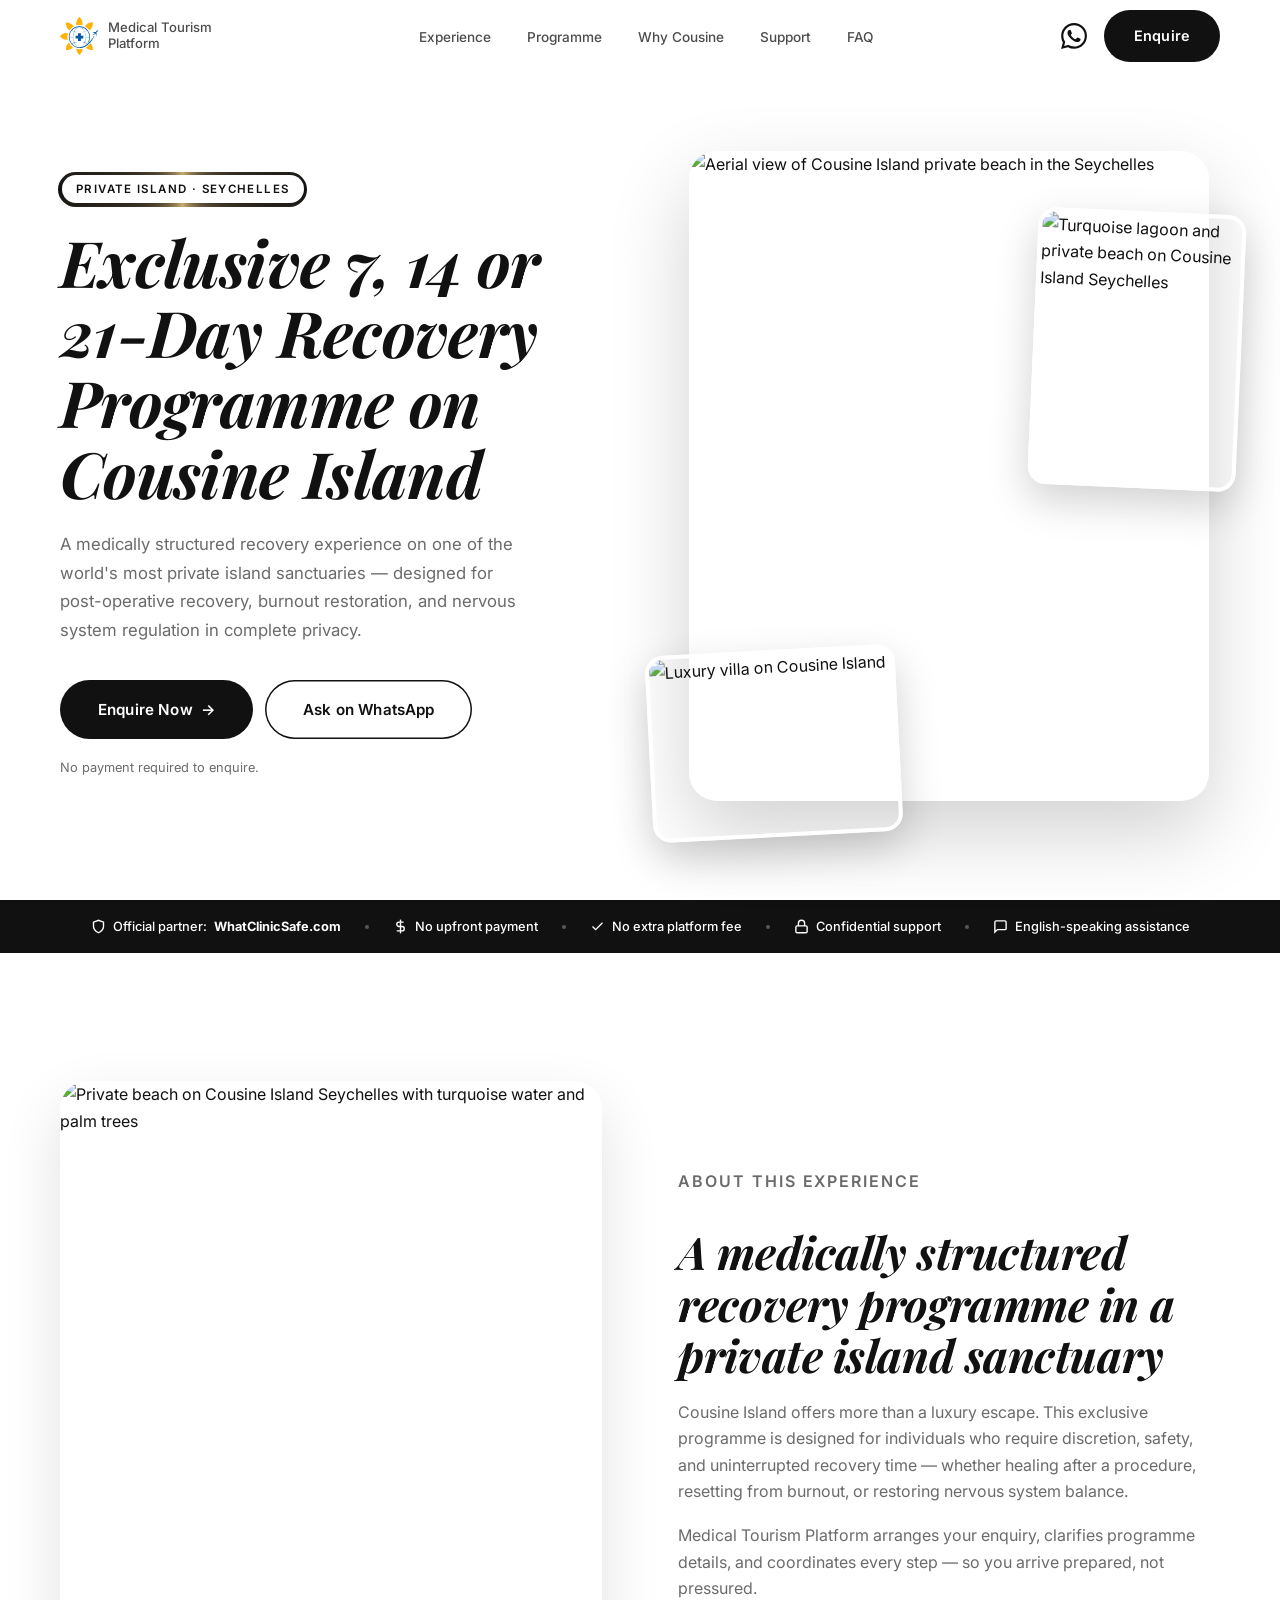
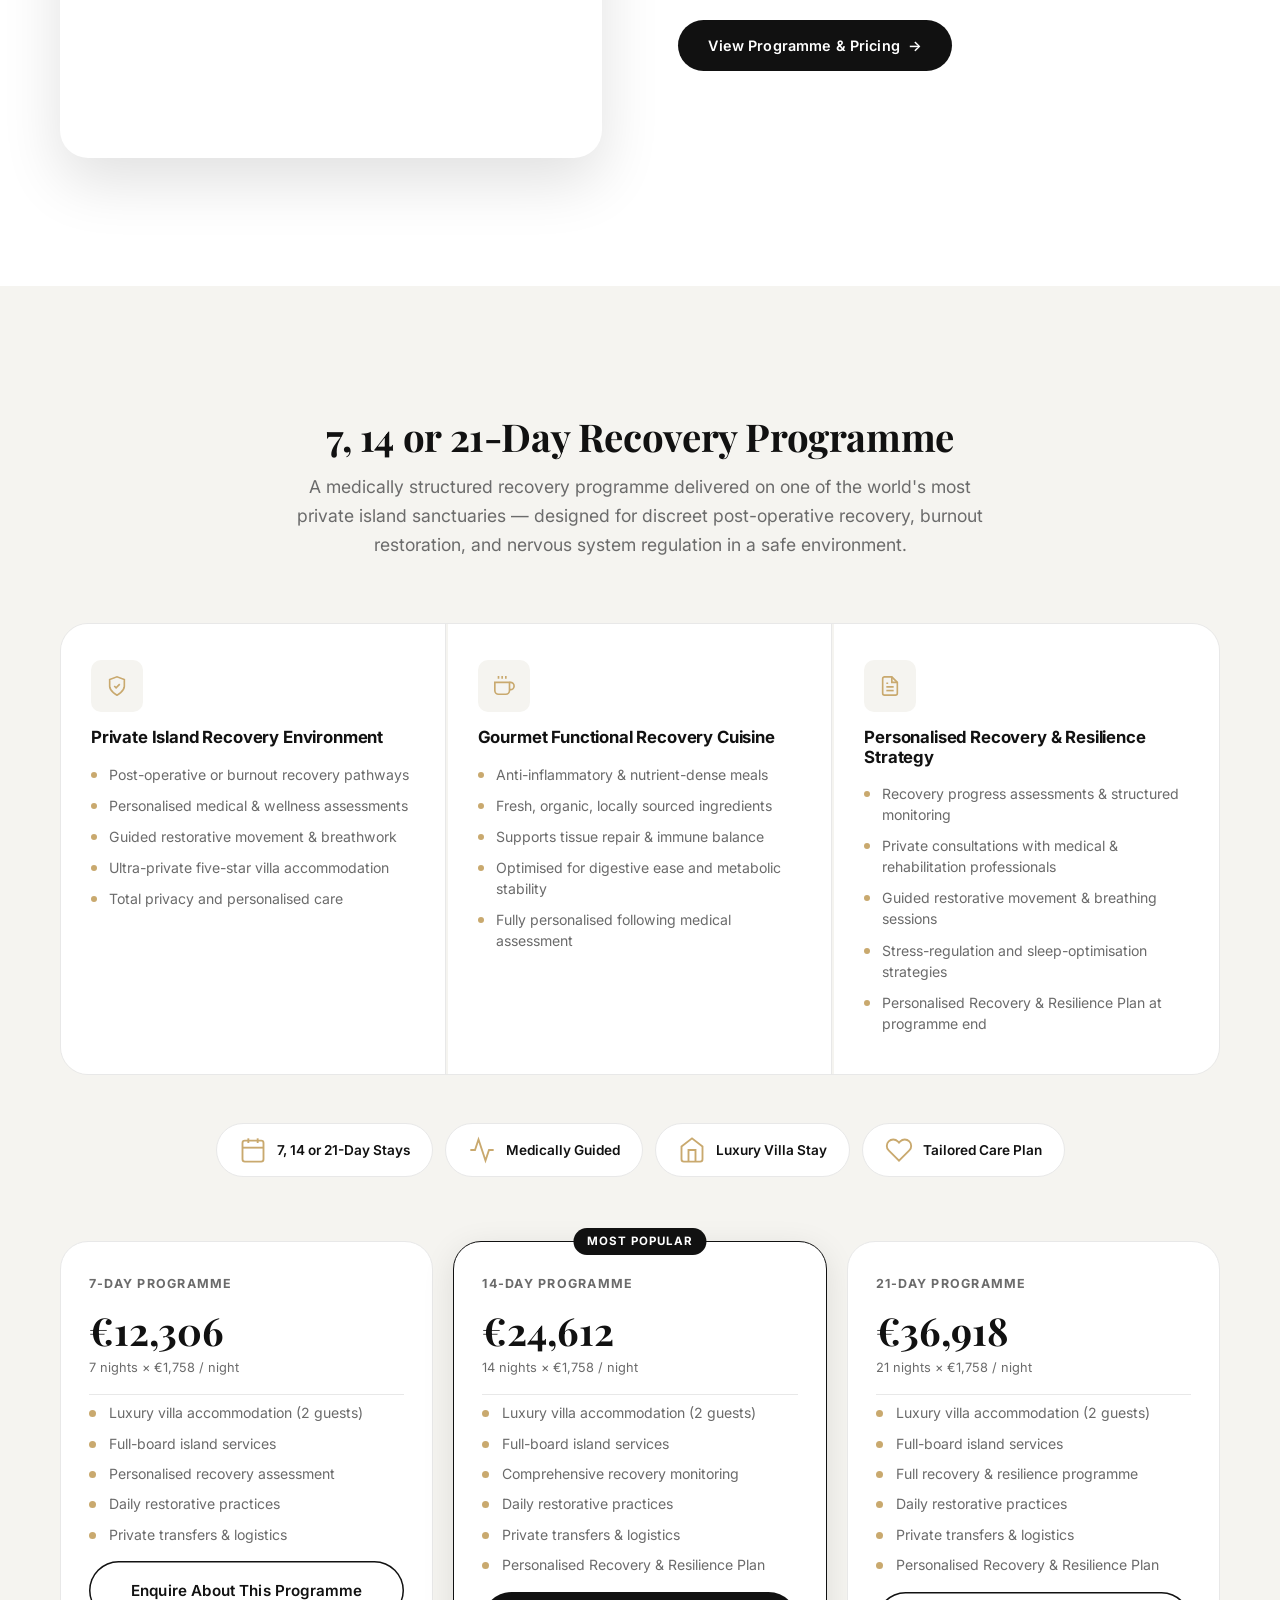
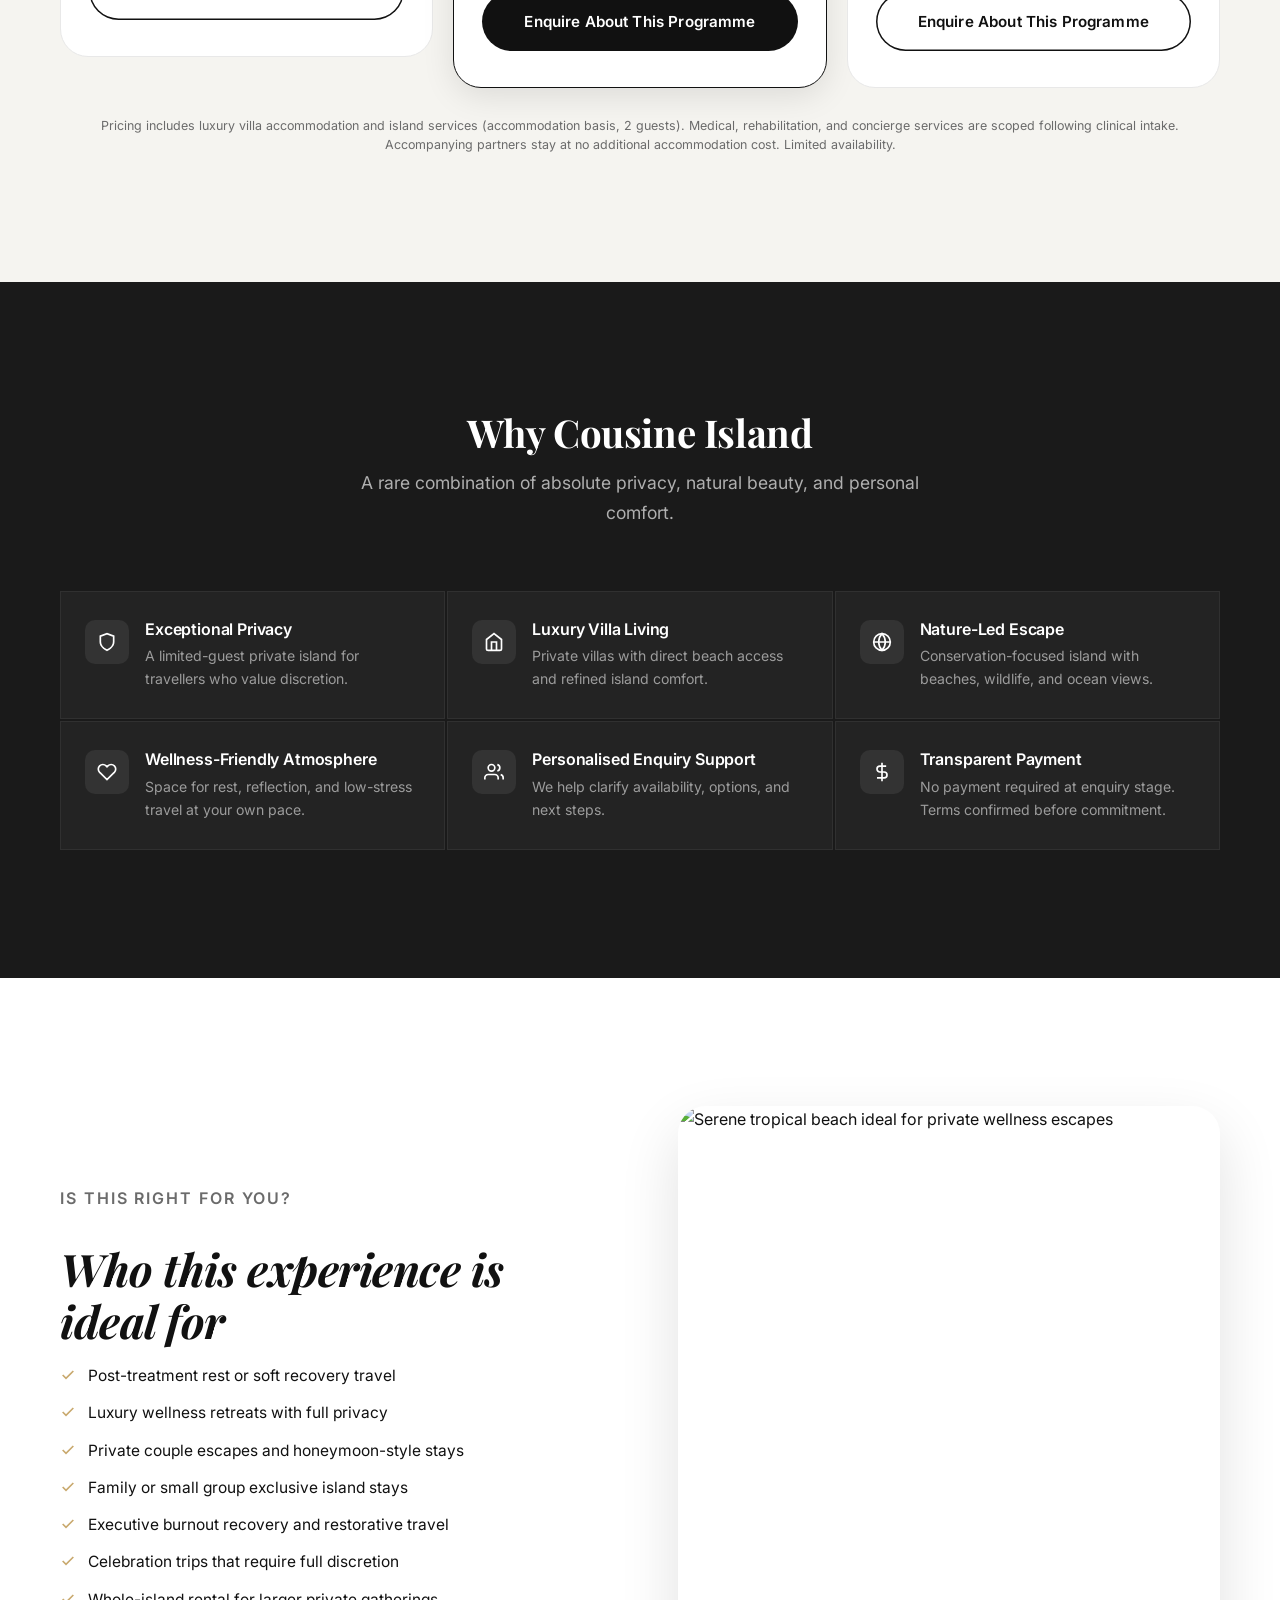
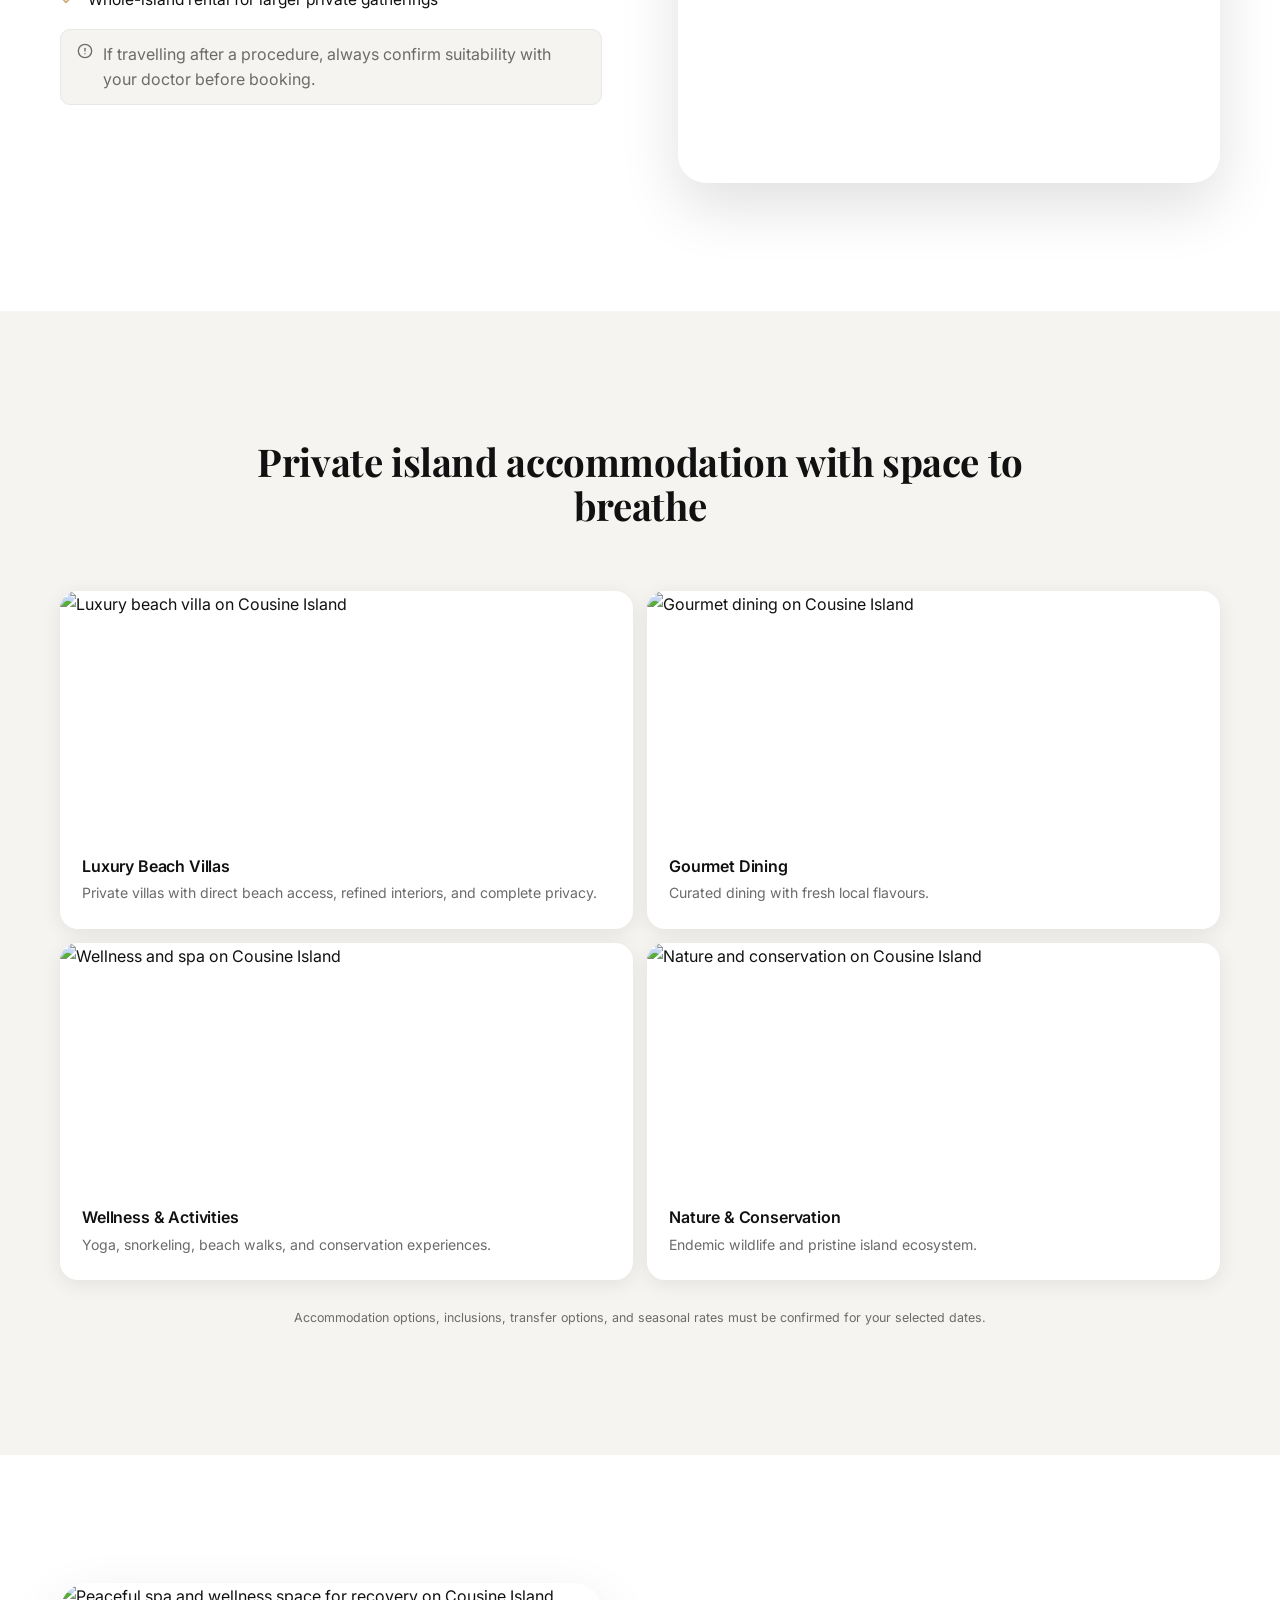
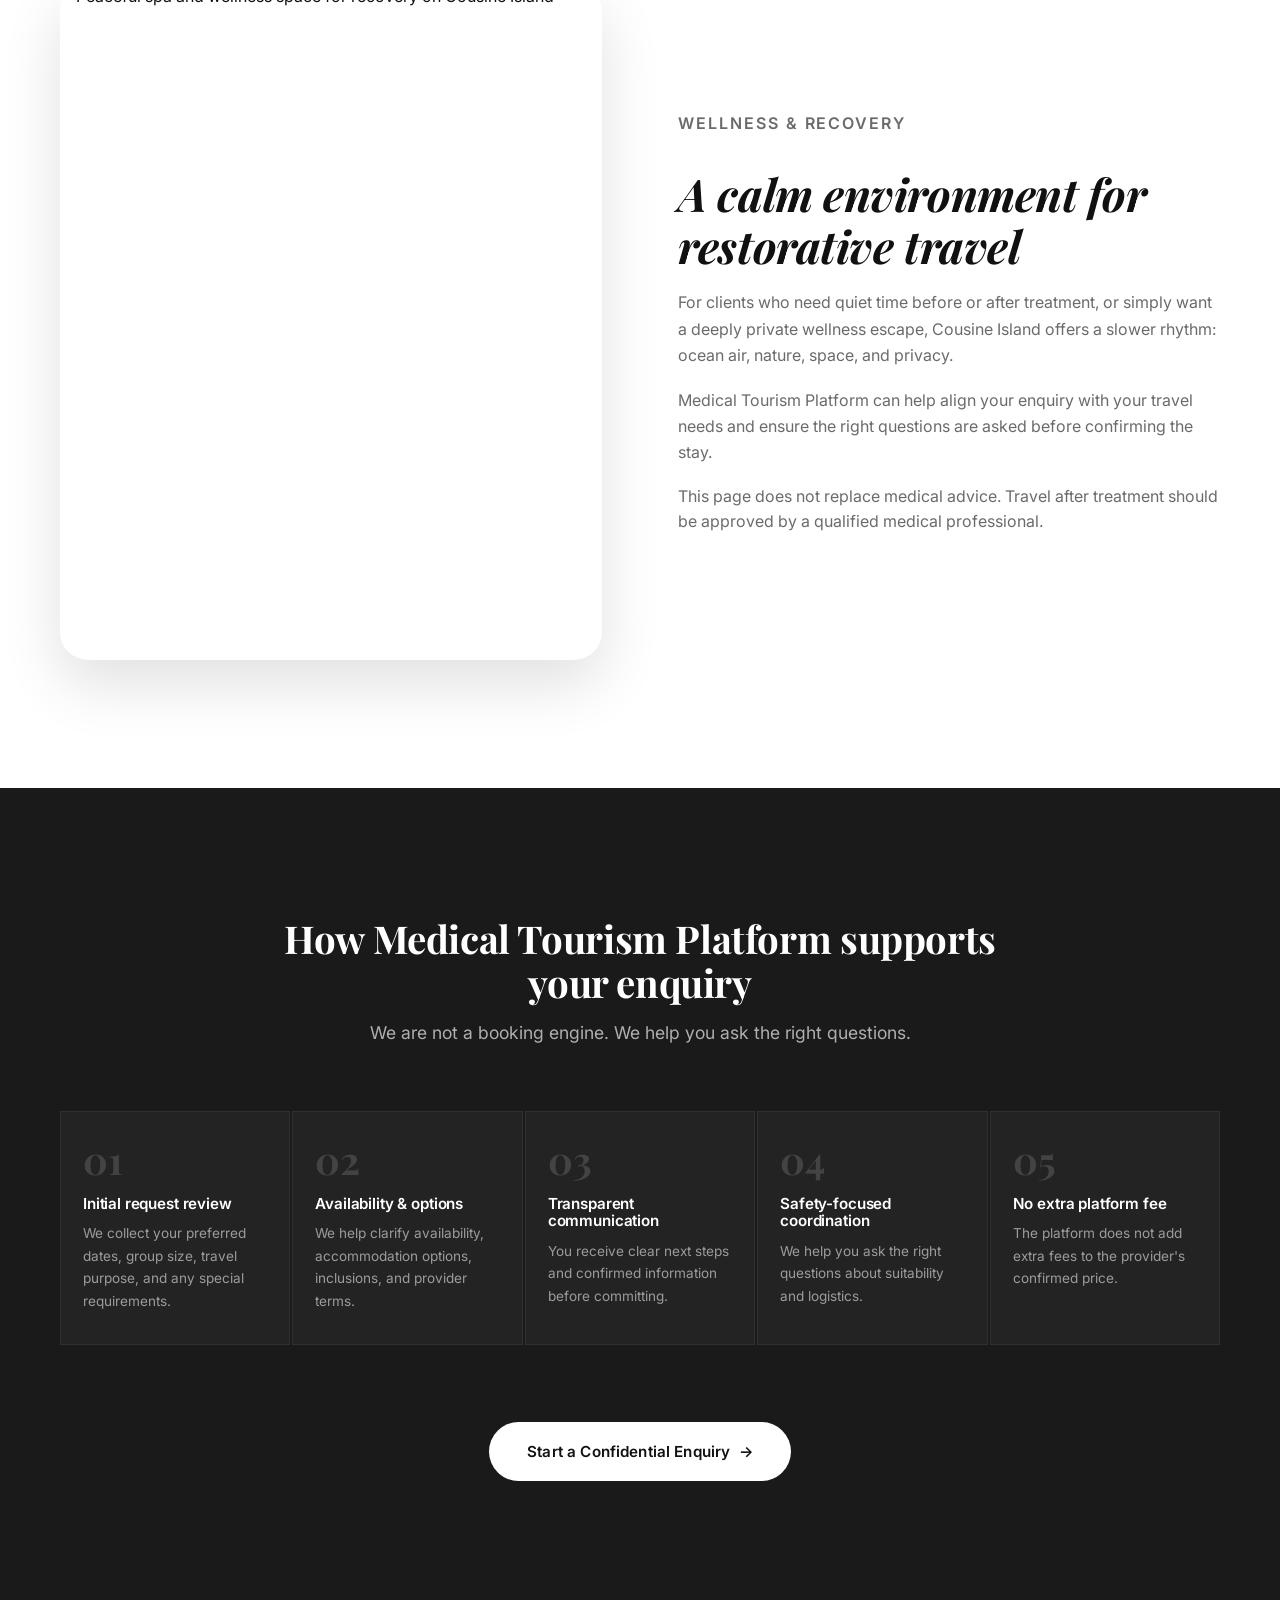
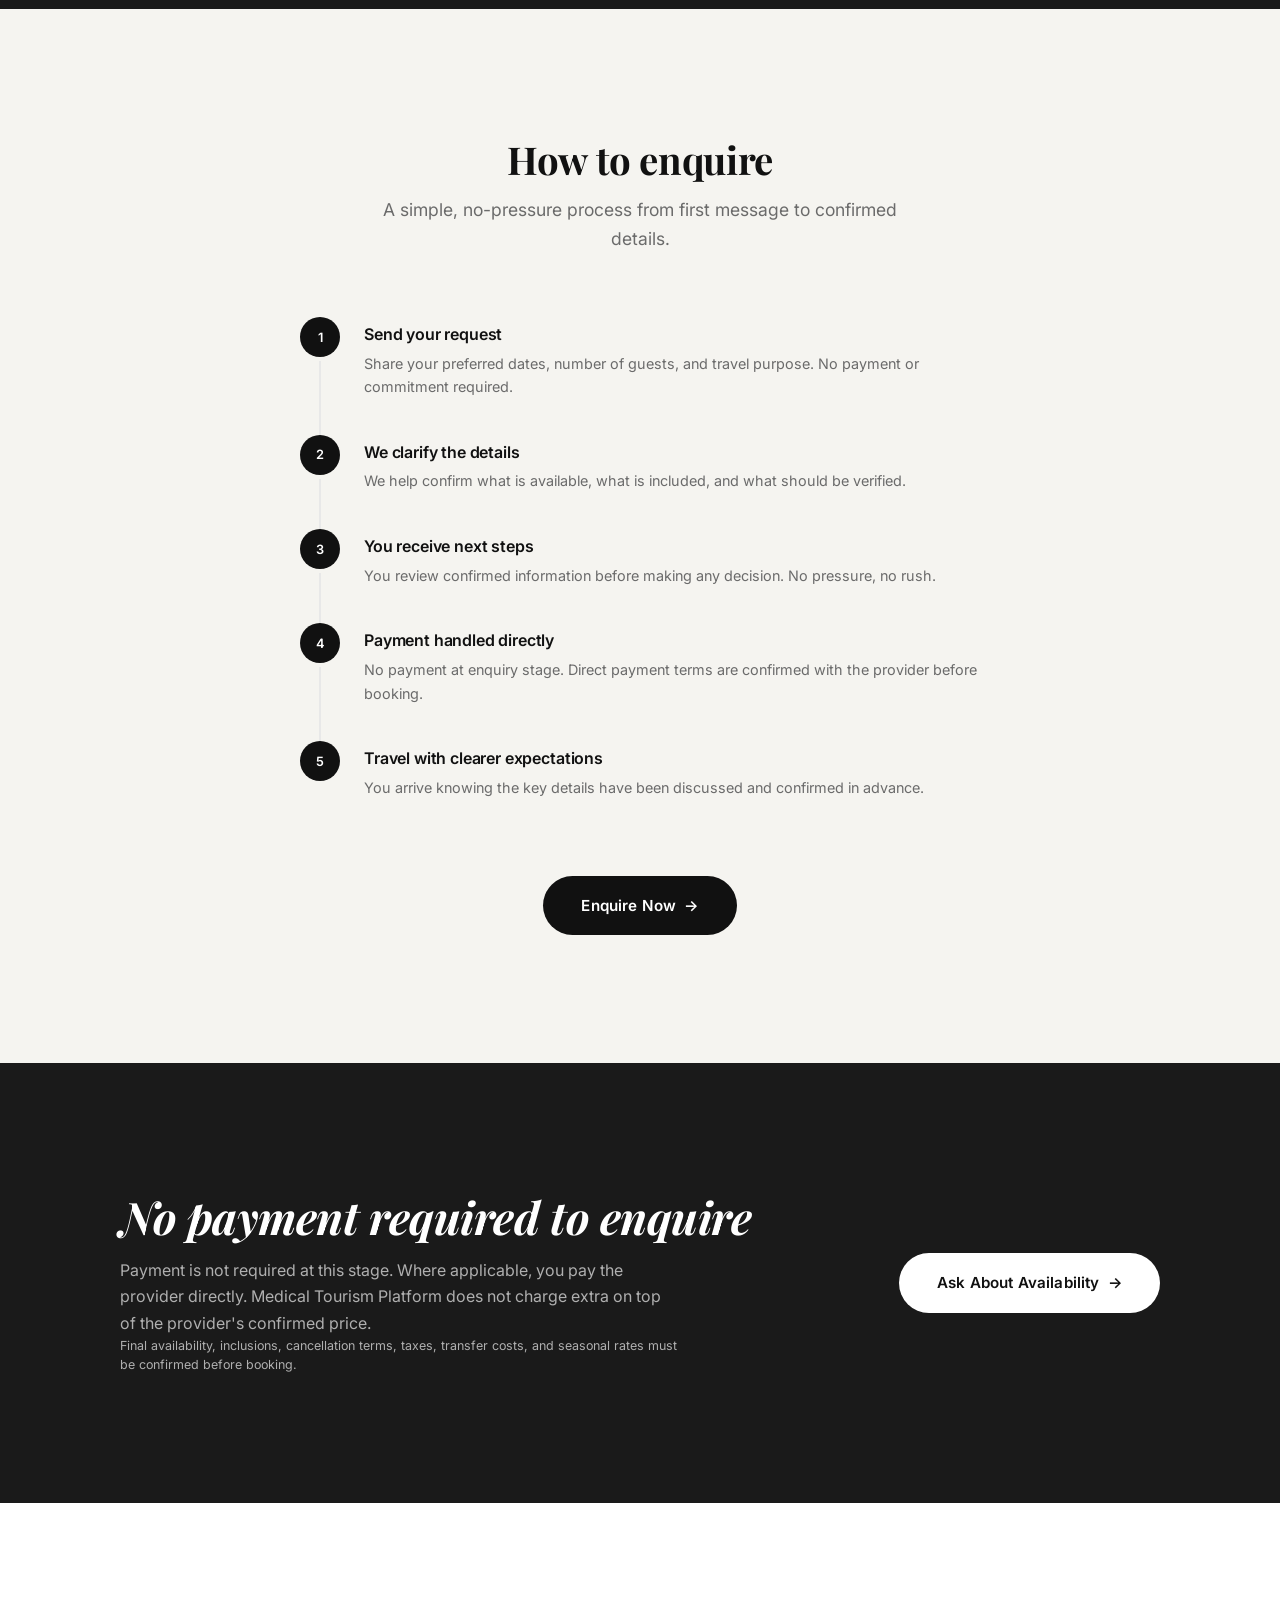
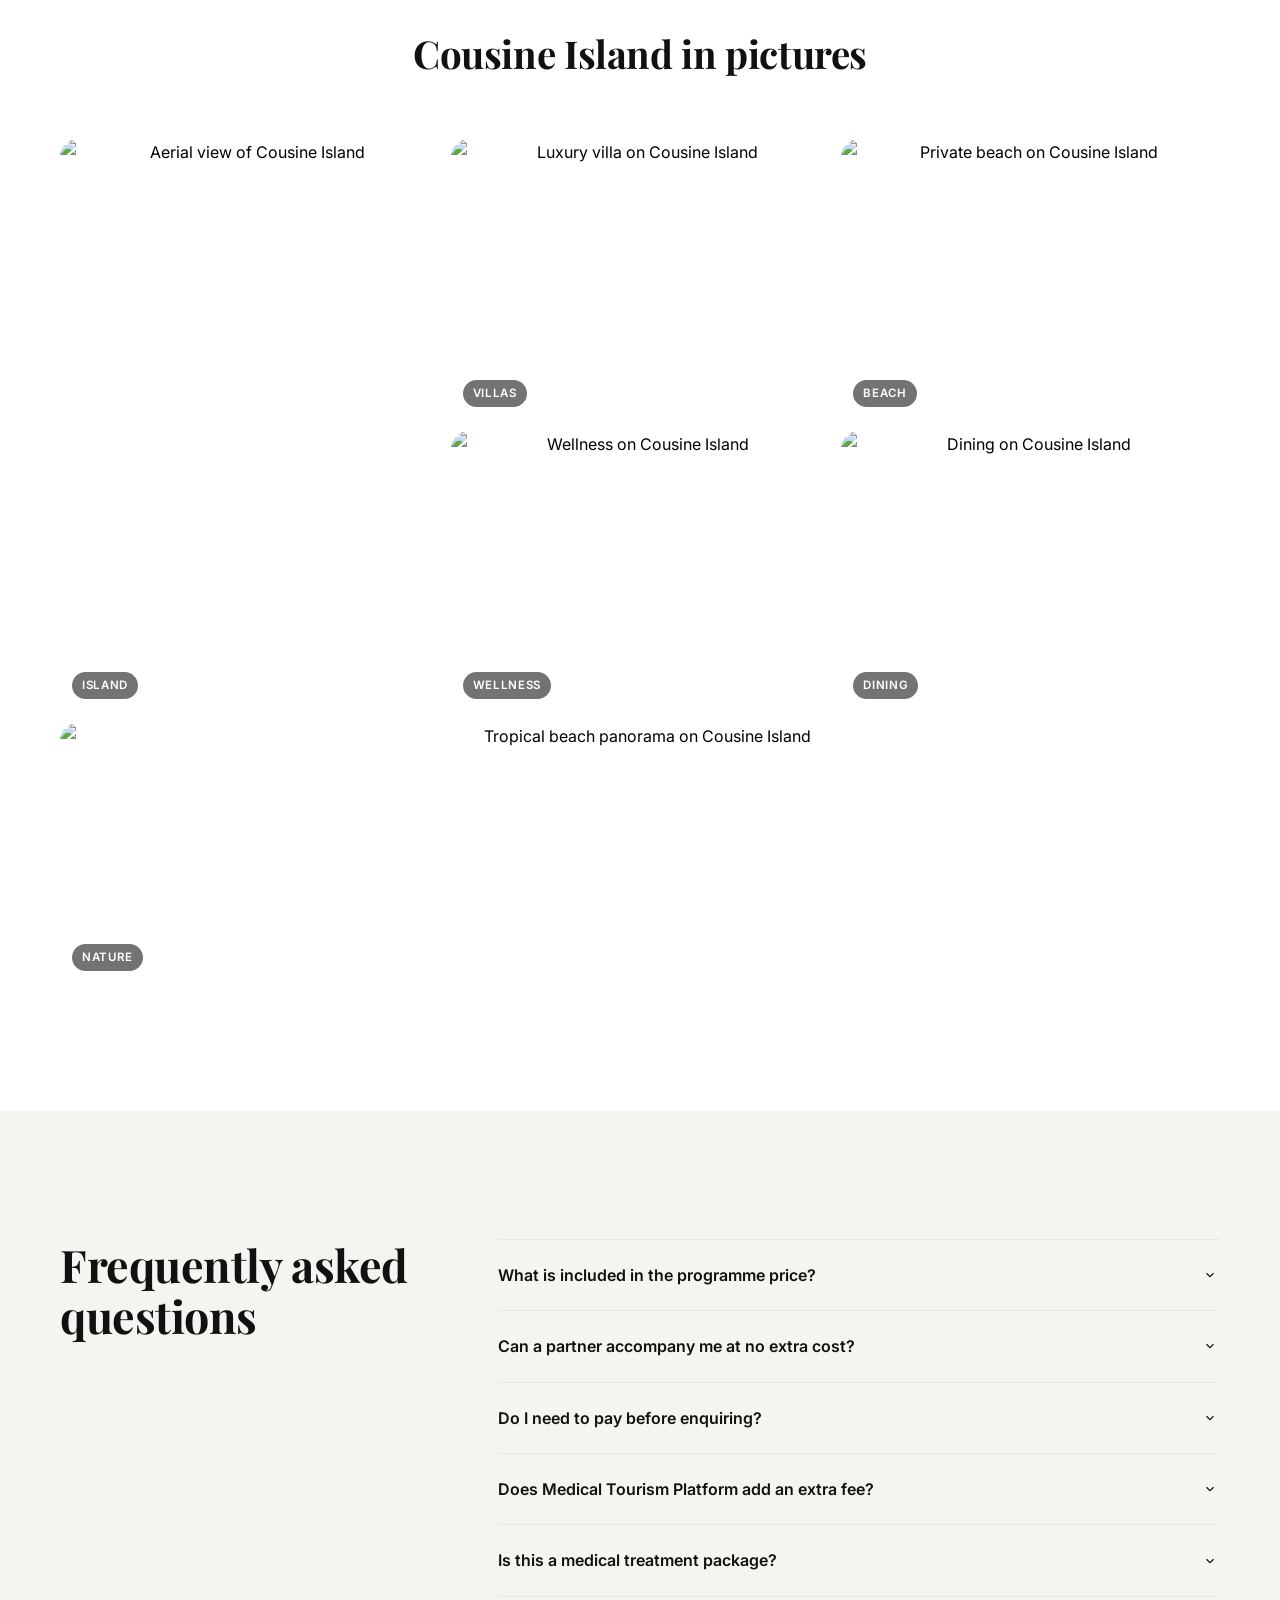
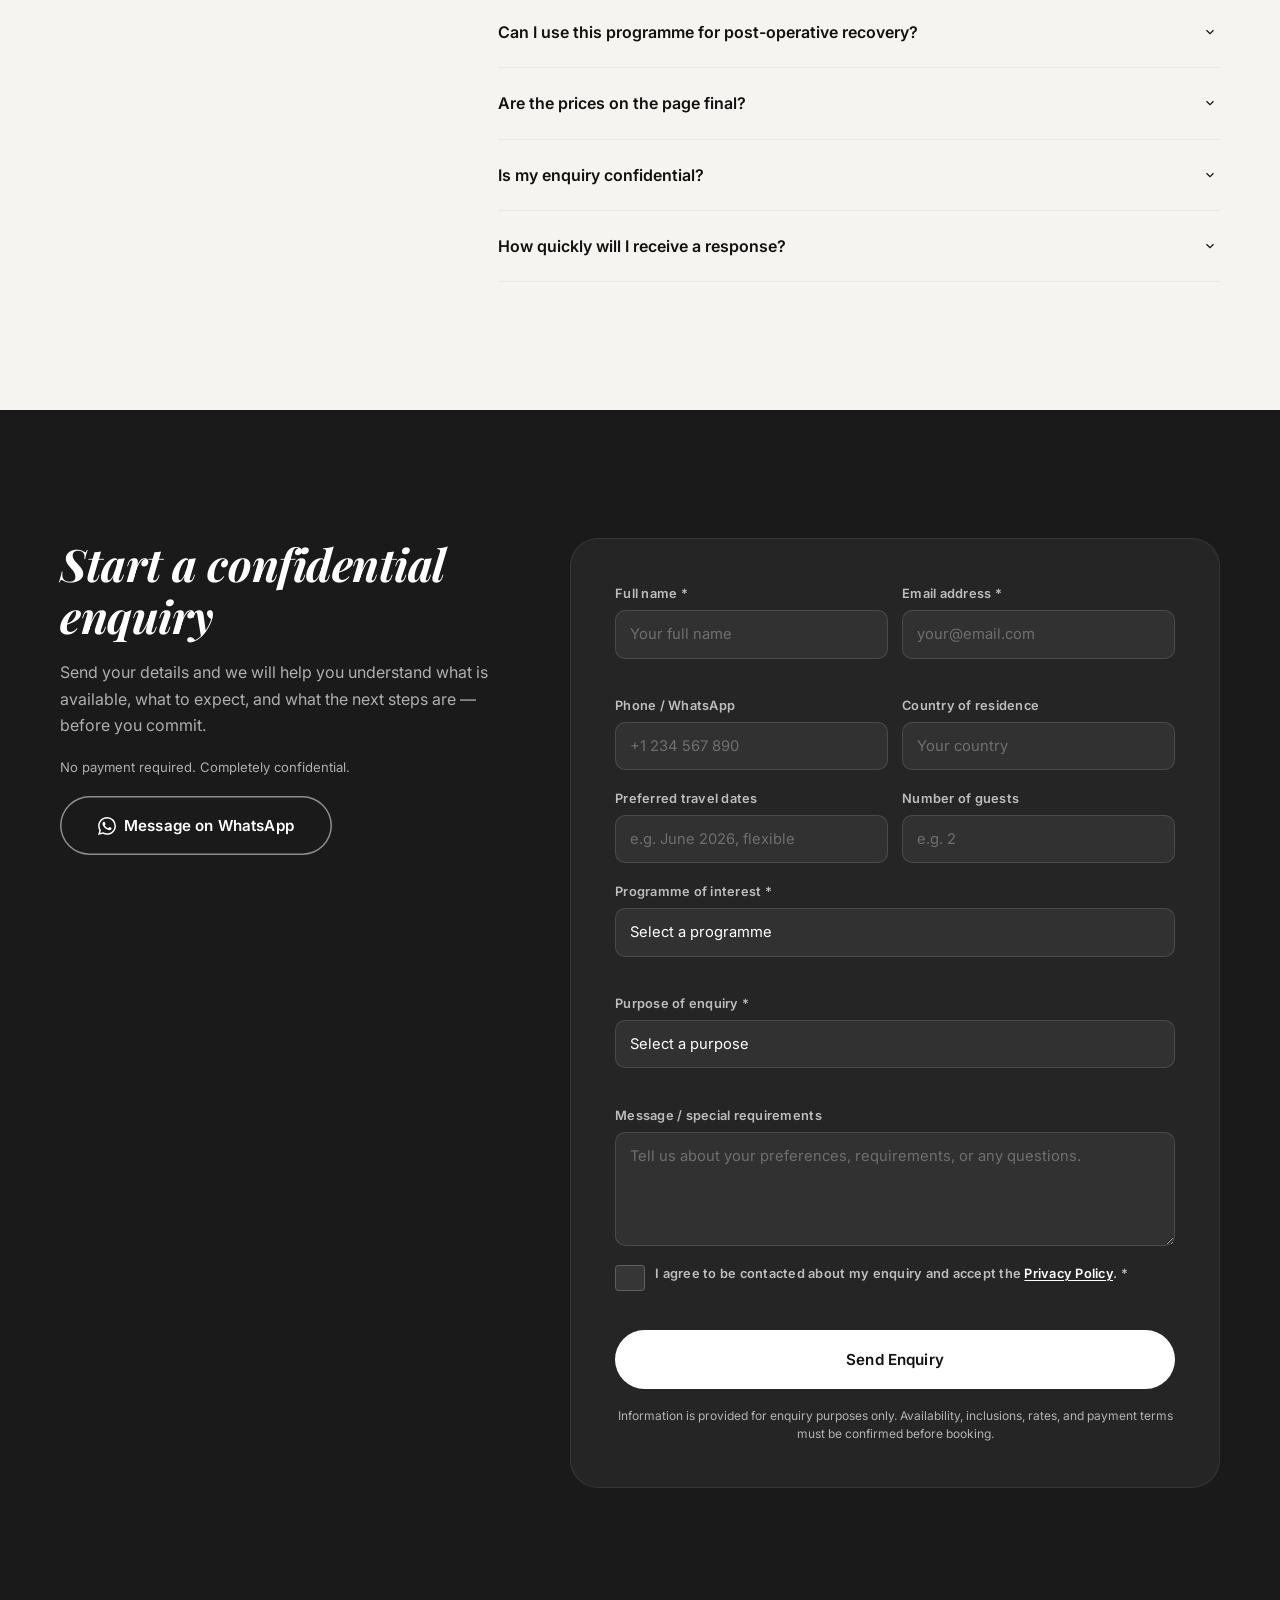
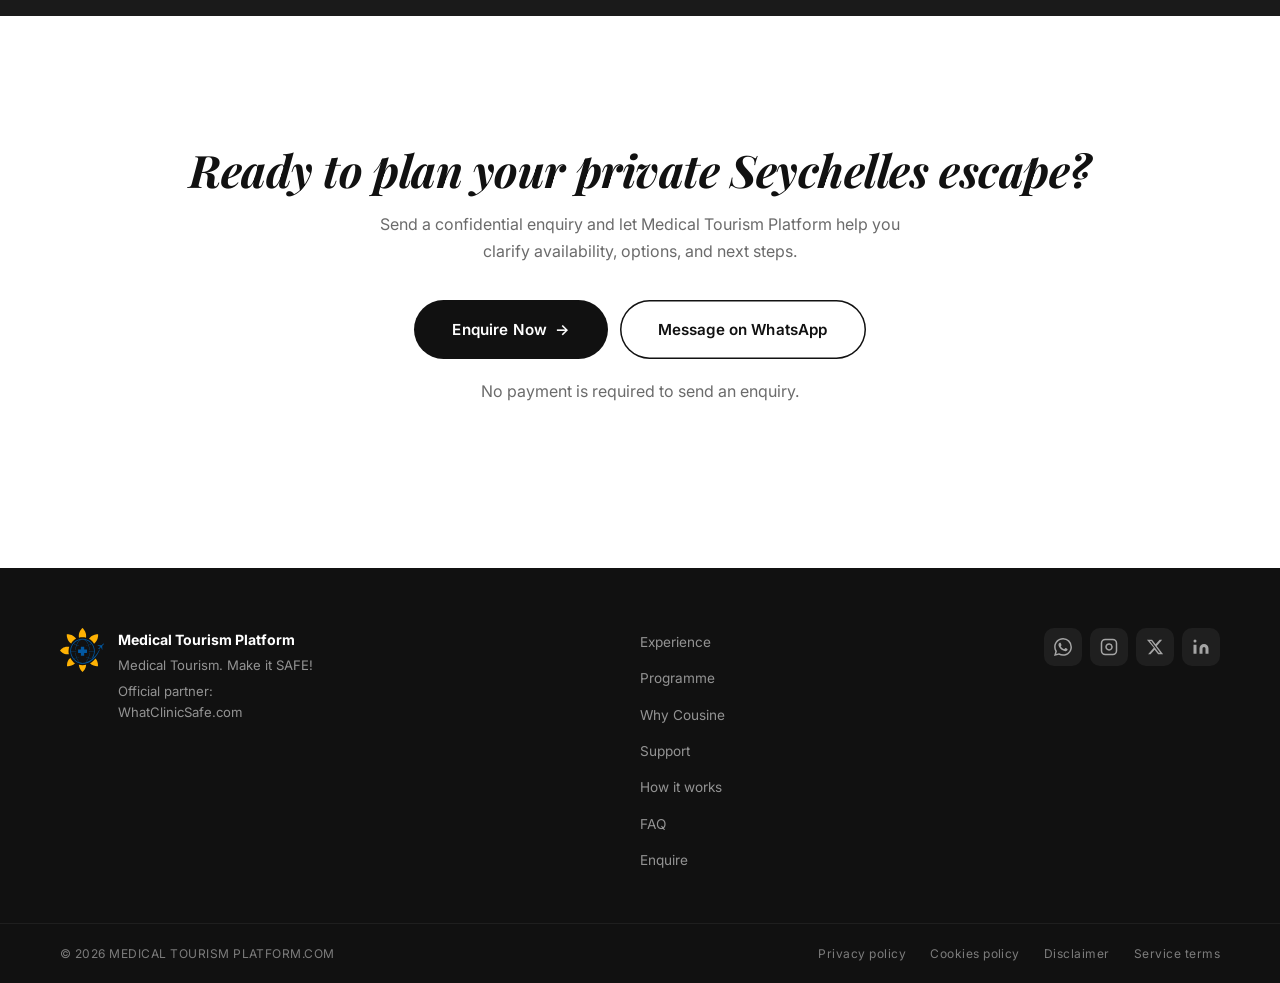
==== cousine-island-landing.html @ 4b66188b "Initial commit — Cousine Island Seychelles landing page Full landing page with responsive design, FA" ====
<!DOCTYPE html>
<html lang="en">
<head>
  <meta charset="UTF-8" />
  <meta name="viewport" content="width=device-width, initial-scale=1.0" />

  <title>Cousine Island Seychelles | 7, 14 &amp; 21-Day Recovery Programme from €12,306</title>
  <meta name="description" content="Exclusive 7, 14 or 21-day medically structured recovery programme on Cousine Island, Seychelles. Post-operative recovery, burnout restoration, and nervous system regulation in a private island sanctuary. Enquire via Medical Tourism Platform — no payment required." />

  <!-- Open Graph -->
  <meta property="og:type" content="website" />
  <meta property="og:title" content="Cousine Island Seychelles — Exclusive Recovery Programme" />
  <meta property="og:description" content="7, 14 or 21-day medically structured recovery on one of the world's most private islands. From €12,306. Arrange through Medical Tourism Platform." />
  <meta property="og:image" content="https://images.unsplash.com/photo-1590523277543-a94d2e4eb00b?w=1200&q=85" />
  <meta property="og:url" content="[[*canonical_url]]" />
  <meta property="og:site_name" content="Medical Tourism Platform" />

  <!-- Twitter Card -->
  <meta name="twitter:card" content="summary_large_image" />
  <meta name="twitter:title" content="Cousine Island Seychelles — Exclusive Recovery Programme" />
  <meta name="twitter:description" content="7, 14 or 21-day medically structured recovery on a private Seychelles island. From €12,306. Via Medical Tourism Platform." />
  <meta name="twitter:image" content="https://images.unsplash.com/photo-1590523277543-a94d2e4eb00b?w=1200&q=85" />

  <!-- Preload hero image for LCP -->
  <link rel="preload" as="image" href="https://images.unsplash.com/photo-1590523277543-a94d2e4eb00b?w=1200&q=85" />

  <link rel="preconnect" href="https://fonts.googleapis.com" />
  <link rel="preconnect" href="https://fonts.gstatic.com" crossorigin />
  <link href="https://fonts.googleapis.com/css2?family=Playfair+Display:ital,wght@0,700;0,900;1,700&family=Inter:wght@300;400;500;600&display=swap" rel="stylesheet" />
  <link rel="stylesheet" href="assets/css/cousine-landing.css" />

  <!-- JSON-LD: Organization -->
  <script type="application/ld+json">
  {
    "@context": "https://schema.org",
    "@type": "TravelAgency",
    "name": "Medical Tourism Platform",
    "url": "https://www.medicaltourismplatform.com",
    "description": "Medical Tourism. Make it SAFE! — Official partner: WhatClinicSafe.com",
    "sameAs": []
  }
  </script>

  <!-- JSON-LD: FAQPage -->
  <script type="application/ld+json">
  {
    "@context": "https://schema.org",
    "@type": "FAQPage",
    "mainEntity": [
      {
        "@type": "Question",
        "name": "Do I need to pay before enquiring?",
        "acceptedAnswer": { "@type": "Answer", "text": "No. Payment is not required at the enquiry stage. Final payment terms are confirmed with the provider before any booking is made." }
      },
      {
        "@type": "Question",
        "name": "Does Medical Tourism Platform add an extra fee?",
        "acceptedAnswer": { "@type": "Answer", "text": "No. The platform does not charge extra on top of the provider's confirmed price. You pay the provider directly." }
      },
      {
        "@type": "Question",
        "name": "What is included in the programme price?",
        "acceptedAnswer": { "@type": "Answer", "text": "The programme fee covers luxury villa accommodation and island services on a full-board basis for 2 guests. Medical, rehabilitation, and concierge services are scoped following clinical intake." }
      },
      {
        "@type": "Question",
        "name": "Can a partner accompany me at no extra accommodation cost?",
        "acceptedAnswer": { "@type": "Answer", "text": "Yes. Accompanying partners stay at no additional accommodation cost as part of the programme." }
      },
      {
        "@type": "Question",
        "name": "Is my enquiry confidential?",
        "acceptedAnswer": { "@type": "Answer", "text": "Yes. All enquiries are treated with complete discretion in accordance with our Privacy Policy." }
      }
    ]
  }
  </script>

  <!-- JSON-LD: BreadcrumbList -->
  <script type="application/ld+json">
  {
    "@context": "https://schema.org",
    "@type": "BreadcrumbList",
    "itemListElement": [
      { "@type": "ListItem", "position": 1, "name": "Home", "item": "https://www.medicaltourismplatform.com" },
      { "@type": "ListItem", "position": 2, "name": "Packages", "item": "https://www.medicaltourismplatform.com/packages" },
      { "@type": "ListItem", "position": 3, "name": "Cousine Island Seychelles", "item": "https://www.medicaltourismplatform.com/packages/cousine-island-seychelles-" }
    ]
  }
  </script>
</head>
<body>

  <!-- CHUNK: landing-header -->
  <header class="header" id="site-header">
    <div class="header__inner">
      <a href="#hero" class="header__logo" aria-label="Medical Tourism Platform — home">
        <img src="assets/img/fly-logo.svg" alt="Medical Tourism Platform logo" class="header__logo-img" />
        <span class="header__logo-name">Medical Tourism Platform</span>
      </a>
      <nav class="header__nav" aria-label="Main navigation">
        <ul role="list">
          <li><a href="#experience">Experience</a></li>
          <li><a href="#programme">Programme</a></li>
          <li><a href="#why-cousine">Why Cousine</a></li>
          <li><a href="#support">Support</a></li>
          <li><a href="#faq">FAQ</a></li>
        </ul>
      </nav>
      <div class="header__actions">
        <a href="[[*whatsapp_url]]" class="btn-ghost" target="_blank" rel="noopener noreferrer" aria-label="WhatsApp">
          <svg width="18" height="18" viewBox="0 0 24 24" fill="currentColor" aria-hidden="true"><path d="M17.472 14.382c-.297-.149-1.758-.867-2.03-.967-.273-.099-.471-.148-.67.15-.197.297-.767.966-.94 1.164-.173.199-.347.223-.644.075-.297-.15-1.255-.463-2.39-1.475-.883-.788-1.48-1.761-1.653-2.059-.173-.297-.018-.458.13-.606.134-.133.298-.347.446-.52.149-.174.198-.298.298-.497.099-.198.05-.371-.025-.52-.075-.149-.669-1.612-.916-2.207-.242-.579-.487-.5-.669-.51-.173-.008-.371-.01-.57-.01-.198 0-.52.074-.792.372-.272.297-1.04 1.016-1.04 2.479 0 1.462 1.065 2.875 1.213 3.074.149.198 2.096 3.2 5.077 4.487.709.306 1.262.489 1.694.625.712.227 1.36.195 1.871.118.571-.085 1.758-.719 2.006-1.413.248-.694.248-1.289.173-1.413-.074-.124-.272-.198-.57-.347m-5.421 7.403h-.004a9.87 9.87 0 01-5.031-1.378l-.361-.214-3.741.982.998-3.648-.235-.374a9.86 9.86 0 01-1.51-5.26c.001-5.45 4.436-9.884 9.888-9.884 2.64 0 5.122 1.03 6.988 2.898a9.825 9.825 0 012.893 6.994c-.003 5.45-4.437 9.884-9.885 9.884m8.413-18.297A11.815 11.815 0 0012.05 0C5.495 0 .16 5.335.157 11.892c0 2.096.547 4.142 1.588 5.945L.057 24l6.305-1.654a11.882 11.882 0 005.683 1.448h.005c6.554 0 11.89-5.335 11.893-11.893a11.821 11.821 0 00-3.48-8.413z"/></svg>
        </a>
        <a href="#enquire" class="btn-pill btn-pill--dark">Enquire</a>
        <button class="burger" id="burger" aria-label="Open menu" aria-expanded="false" aria-controls="mobile-menu">
          <span></span><span></span>
        </button>
      </div>
    </div>
    <div class="mobile-menu" id="mobile-menu" aria-hidden="true">
      <ul role="list">
        <li><a href="#experience">Experience</a></li>
        <li><a href="#programme">Programme</a></li>
        <li><a href="#why-cousine">Why Cousine</a></li>
        <li><a href="#support">Support</a></li>
        <li><a href="#faq">FAQ</a></li>
        <li><a href="#enquire" class="btn-pill btn-pill--dark">Enquire Now</a></li>
      </ul>
    </div>
  </header>

  <main>

    <!-- CHUNK: landing-hero -->
    <section class="hero" id="hero">
      <div class="hero__text">
        <p class="label">Private Island · Seychelles</p>
        <h1 class="hero__heading">Exclusive 7, 14 or 21-Day Recovery Programme on Cousine Island</h1>
        <p class="hero__sub">A medically structured recovery experience on one of the world's most private island sanctuaries — designed for post-operative recovery, burnout restoration, and nervous system regulation in complete privacy.</p>
        <div class="hero__actions">
          <a href="#enquire" class="btn-pill btn-pill--dark btn-pill--lg">Enquire Now &nbsp;→</a>
          <a href="[[*whatsapp_url]]" class="btn-pill btn-pill--outline btn-pill--lg" target="_blank" rel="noopener noreferrer">Ask on WhatsApp</a>
        </div>
        <p class="hero__note">No payment required to enquire.</p>
      </div>

      <div class="hero__visual">
        <div class="hero__img-stack">
          <div class="hero__img-main">
            <img src="https://images.unsplash.com/photo-1590523277543-a94d2e4eb00b?w=1200&q=85" alt="Aerial view of Cousine Island private beach in the Seychelles" loading="eager" fetchpriority="high" />
          </div>
          <div class="hero__img-card hero__img-card--1">
            <img src="https://images.unsplash.com/photo-1520250497591-112f2f40a3f4?w=600&q=85" alt="Luxury villa on Cousine Island" loading="eager" />
          </div>
          <div class="hero__img-card hero__img-card--2">
            <img src="https://images.unsplash.com/photo-1559128010-7c1ad6e1b6a5?w=600&q=85" alt="Turquoise lagoon and private beach on Cousine Island Seychelles" loading="eager" />
          </div>
        </div>
      </div>
    </section>

    <!-- CHUNK: landing-trust-bar -->
    <div class="trust-bar">
      <div class="trust-bar__inner">
        <span class="trust-bar__item">
          <svg width="15" height="15" viewBox="0 0 24 24" fill="none" stroke="currentColor" stroke-width="2.2" aria-hidden="true"><path d="M12 22s8-4 8-10V5l-8-3-8 3v7c0 6 8 10 8 10z"/></svg>
          Official partner: <strong>WhatClinicSafe.com</strong>
        </span>
        <span class="trust-bar__dot" aria-hidden="true"></span>
        <span class="trust-bar__item">
          <svg width="15" height="15" viewBox="0 0 24 24" fill="none" stroke="currentColor" stroke-width="2.2" aria-hidden="true"><line x1="12" y1="1" x2="12" y2="23"/><path d="M17 5H9.5a3.5 3.5 0 0 0 0 7h5a3.5 3.5 0 0 1 0 7H6"/></svg>
          No upfront payment
        </span>
        <span class="trust-bar__dot" aria-hidden="true"></span>
        <span class="trust-bar__item">
          <svg width="15" height="15" viewBox="0 0 24 24" fill="none" stroke="currentColor" stroke-width="2.2" aria-hidden="true"><polyline points="20 6 9 17 4 12"/></svg>
          No extra platform fee
        </span>
        <span class="trust-bar__dot" aria-hidden="true"></span>
        <span class="trust-bar__item">
          <svg width="15" height="15" viewBox="0 0 24 24" fill="none" stroke="currentColor" stroke-width="2.2" aria-hidden="true"><rect x="3" y="11" width="18" height="11" rx="2"/><path d="M7 11V7a5 5 0 0 1 10 0v4"/></svg>
          Confidential support
        </span>
        <span class="trust-bar__dot" aria-hidden="true"></span>
        <span class="trust-bar__item">
          <svg width="15" height="15" viewBox="0 0 24 24" fill="none" stroke="currentColor" stroke-width="2.2" aria-hidden="true"><path d="M21 15a2 2 0 0 1-2 2H7l-4 4V5a2 2 0 0 1 2-2h14a2 2 0 0 1 2 2z"/></svg>
          English-speaking assistance
        </span>
      </div>
    </div>

    <!-- CHUNK: landing-intro -->
    <section class="section" id="experience">
      <div class="split">
        <div class="split__media">
          <img src="https://images.unsplash.com/photo-1573843981267-be1999ff37cd?w=900&q=80" alt="Private beach on Cousine Island Seychelles with turquoise water and palm trees" loading="lazy" class="split__img" />
        </div>
        <div class="split__body">
          <p class="label">About this experience</p>
          <h2>A medically structured recovery programme in a private island sanctuary</h2>
          <p>Cousine Island offers more than a luxury escape. This exclusive programme is designed for individuals who require discretion, safety, and uninterrupted recovery time — whether healing after a procedure, resetting from burnout, or restoring nervous system balance.</p>
          <p>Medical Tourism Platform arranges your enquiry, clarifies programme details, and coordinates every step — so you arrive prepared, not pressured.</p>
          <a href="#programme" class="btn-pill btn-pill--dark">View Programme &amp; Pricing &nbsp;→</a>
        </div>
      </div>
    </section>

    <!-- CHUNK: landing-programme -->
    <section class="section section--offwhite" id="programme">
      <div class="container">
        <div class="section-header section-header--center">
          <h2>7, 14 or 21-Day Recovery Programme</h2>
          <p class="section-lead section-lead--center section-lead--wide">A medically structured recovery programme delivered on one of the world's most private island sanctuaries — designed for discreet post-operative recovery, burnout restoration, and nervous system regulation in a safe environment.</p>
        </div>

        <!-- Programme pillars -->
        <div class="programme-pillars">
          <div class="programme-pillar">
            <div class="programme-pillar__icon">
              <svg width="22" height="22" viewBox="0 0 24 24" fill="none" stroke="currentColor" stroke-width="1.8" aria-hidden="true"><path d="M12 22s8-4 8-10V5l-8-3-8 3v7c0 6 8 10 8 10z"/><path d="M9 12l2 2 4-4"/></svg>
            </div>
            <h3>Private Island Recovery Environment</h3>
            <ul class="pillar-list">
              <li>Post-operative or burnout recovery pathways</li>
              <li>Personalised medical &amp; wellness assessments</li>
              <li>Guided restorative movement &amp; breathwork</li>
              <li>Ultra-private five-star villa accommodation</li>
              <li>Total privacy and personalised care</li>
            </ul>
          </div>
          <div class="programme-pillar">
            <div class="programme-pillar__icon">
              <svg width="22" height="22" viewBox="0 0 24 24" fill="none" stroke="currentColor" stroke-width="1.8" aria-hidden="true"><path d="M18 8h1a4 4 0 0 1 0 8h-1"/><path d="M2 8h16v9a4 4 0 0 1-4 4H6a4 4 0 0 1-4-4V8z"/><line x1="6" y1="1" x2="6" y2="4"/><line x1="10" y1="1" x2="10" y2="4"/><line x1="14" y1="1" x2="14" y2="4"/></svg>
            </div>
            <h3>Gourmet Functional Recovery Cuisine</h3>
            <ul class="pillar-list">
              <li>Anti-inflammatory &amp; nutrient-dense meals</li>
              <li>Fresh, organic, locally sourced ingredients</li>
              <li>Supports tissue repair &amp; immune balance</li>
              <li>Optimised for digestive ease and metabolic stability</li>
              <li>Fully personalised following medical assessment</li>
            </ul>
          </div>
          <div class="programme-pillar">
            <div class="programme-pillar__icon">
              <svg width="22" height="22" viewBox="0 0 24 24" fill="none" stroke="currentColor" stroke-width="1.8" aria-hidden="true"><path d="M14 2H6a2 2 0 0 0-2 2v16a2 2 0 0 0 2 2h12a2 2 0 0 0 2-2V8z"/><polyline points="14 2 14 8 20 8"/><line x1="16" y1="13" x2="8" y2="13"/><line x1="16" y1="17" x2="8" y2="17"/><polyline points="10 9 9 9 8 9"/></svg>
            </div>
            <h3>Personalised Recovery &amp; Resilience Strategy</h3>
            <ul class="pillar-list">
              <li>Recovery progress assessments &amp; structured monitoring</li>
              <li>Private consultations with medical &amp; rehabilitation professionals</li>
              <li>Guided restorative movement &amp; breathing sessions</li>
              <li>Stress-regulation and sleep-optimisation strategies</li>
              <li>Personalised Recovery &amp; Resilience Plan at programme end</li>
            </ul>
          </div>
        </div>

        <!-- Programme badges -->
        <div class="programme-badges">
          <div class="programme-badge">
            <svg width="28" height="28" viewBox="0 0 24 24" fill="none" stroke="currentColor" stroke-width="1.6" aria-hidden="true"><rect x="3" y="4" width="18" height="18" rx="2"/><line x1="16" y1="2" x2="16" y2="6"/><line x1="8" y1="2" x2="8" y2="6"/><line x1="3" y1="10" x2="21" y2="10"/></svg>
            <span>7, 14 or 21-Day Stays</span>
          </div>
          <div class="programme-badge">
            <svg width="28" height="28" viewBox="0 0 24 24" fill="none" stroke="currentColor" stroke-width="1.6" aria-hidden="true"><path d="M22 12h-4l-3 9L9 3l-3 9H2"/></svg>
            <span>Medically Guided</span>
          </div>
          <div class="programme-badge">
            <svg width="28" height="28" viewBox="0 0 24 24" fill="none" stroke="currentColor" stroke-width="1.6" aria-hidden="true"><path d="M3 9l9-7 9 7v11a2 2 0 0 1-2 2H5a2 2 0 0 1-2-2z"/><polyline points="9 22 9 12 15 12 15 22"/></svg>
            <span>Luxury Villa Stay</span>
          </div>
          <div class="programme-badge">
            <svg width="28" height="28" viewBox="0 0 24 24" fill="none" stroke="currentColor" stroke-width="1.6" aria-hidden="true"><path d="M20.84 4.61a5.5 5.5 0 0 0-7.78 0L12 5.67l-1.06-1.06a5.5 5.5 0 0 0-7.78 7.78l1.06 1.06L12 21.23l7.78-7.78 1.06-1.06a5.5 5.5 0 0 0 0-7.78z"/></svg>
            <span>Tailored Care Plan</span>
          </div>
        </div>

        <!-- Pricing cards -->
        <div class="pricing-grid">
          <div class="pricing-card">
            <div class="pricing-card__label">7-Day Programme</div>
            <div class="pricing-card__price">€12,306</div>
            <div class="pricing-card__rate">7 nights × €1,758 / night</div>
            <ul class="pricing-card__list">
              <li>Luxury villa accommodation (2 guests)</li>
              <li>Full-board island services</li>
              <li>Personalised recovery assessment</li>
              <li>Daily restorative practices</li>
              <li>Private transfers &amp; logistics</li>
            </ul>
            <a href="#enquire" class="btn-pill btn-pill--outline btn-pill--lg btn-full">Enquire About This Programme</a>
          </div>
          <div class="pricing-card pricing-card--featured">
            <div class="pricing-card__popular">Most Popular</div>
            <div class="pricing-card__label">14-Day Programme</div>
            <div class="pricing-card__price">€24,612</div>
            <div class="pricing-card__rate">14 nights × €1,758 / night</div>
            <ul class="pricing-card__list">
              <li>Luxury villa accommodation (2 guests)</li>
              <li>Full-board island services</li>
              <li>Comprehensive recovery monitoring</li>
              <li>Daily restorative practices</li>
              <li>Private transfers &amp; logistics</li>
              <li>Personalised Recovery &amp; Resilience Plan</li>
            </ul>
            <a href="#enquire" class="btn-pill btn-pill--dark btn-pill--lg btn-full">Enquire About This Programme</a>
          </div>
          <div class="pricing-card">
            <div class="pricing-card__label">21-Day Programme</div>
            <div class="pricing-card__price">€36,918</div>
            <div class="pricing-card__rate">21 nights × €1,758 / night</div>
            <ul class="pricing-card__list">
              <li>Luxury villa accommodation (2 guests)</li>
              <li>Full-board island services</li>
              <li>Full recovery &amp; resilience programme</li>
              <li>Daily restorative practices</li>
              <li>Private transfers &amp; logistics</li>
              <li>Personalised Recovery &amp; Resilience Plan</li>
            </ul>
            <a href="#enquire" class="btn-pill btn-pill--outline btn-pill--lg btn-full">Enquire About This Programme</a>
          </div>
        </div>

        <p class="footnote footnote--center">Pricing includes luxury villa accommodation and island services (accommodation basis, 2 guests). Medical, rehabilitation, and concierge services are scoped following clinical intake. Accompanying partners stay at no additional accommodation cost. Limited availability.</p>
      </div>
    </section>

    <!-- CHUNK: landing-benefits -->
    <section class="section section--dark" id="why-cousine">
      <div class="container">
        <div class="section-header section-header--center">
          <h2 class="h-light">Why Cousine Island</h2>
          <p class="section-lead section-lead--light">A rare combination of absolute privacy, natural beauty, and personal comfort.</p>
        </div>
        <div class="benefits-grid">
          <div class="benefit-item">
            <div class="benefit-item__icon">
              <svg width="20" height="20" viewBox="0 0 24 24" fill="none" stroke="currentColor" stroke-width="2"><path d="M12 22s8-4 8-10V5l-8-3-8 3v7c0 6 8 10 8 10z"/></svg>
            </div>
            <div>
              <h3>Exceptional Privacy</h3>
              <p>A limited-guest private island for travellers who value discretion.</p>
            </div>
          </div>
          <div class="benefit-item">
            <div class="benefit-item__icon">
              <svg width="20" height="20" viewBox="0 0 24 24" fill="none" stroke="currentColor" stroke-width="2"><path d="M3 9l9-7 9 7v11a2 2 0 0 1-2 2H5a2 2 0 0 1-2-2z"/><polyline points="9 22 9 12 15 12 15 22"/></svg>
            </div>
            <div>
              <h3>Luxury Villa Living</h3>
              <p>Private villas with direct beach access and refined island comfort.</p>
            </div>
          </div>
          <div class="benefit-item">
            <div class="benefit-item__icon">
              <svg width="20" height="20" viewBox="0 0 24 24" fill="none" stroke="currentColor" stroke-width="2"><circle cx="12" cy="12" r="10"/><path d="M2 12h20M12 2a15.3 15.3 0 0 1 4 10 15.3 15.3 0 0 1-4 10 15.3 15.3 0 0 1-4-10 15.3 15.3 0 0 1 4-10z"/></svg>
            </div>
            <div>
              <h3>Nature-Led Escape</h3>
              <p>Conservation-focused island with beaches, wildlife, and ocean views.</p>
            </div>
          </div>
          <div class="benefit-item">
            <div class="benefit-item__icon">
              <svg width="20" height="20" viewBox="0 0 24 24" fill="none" stroke="currentColor" stroke-width="2"><path d="M20.84 4.61a5.5 5.5 0 0 0-7.78 0L12 5.67l-1.06-1.06a5.5 5.5 0 0 0-7.78 7.78l1.06 1.06L12 21.23l7.78-7.78 1.06-1.06a5.5 5.5 0 0 0 0-7.78z"/></svg>
            </div>
            <div>
              <h3>Wellness-Friendly Atmosphere</h3>
              <p>Space for rest, reflection, and low-stress travel at your own pace.</p>
            </div>
          </div>
          <div class="benefit-item">
            <div class="benefit-item__icon">
              <svg width="20" height="20" viewBox="0 0 24 24" fill="none" stroke="currentColor" stroke-width="2"><path d="M17 21v-2a4 4 0 0 0-4-4H5a4 4 0 0 0-4 4v2"/><circle cx="9" cy="7" r="4"/><path d="M23 21v-2a4 4 0 0 0-3-3.87"/><path d="M16 3.13a4 4 0 0 1 0 7.75"/></svg>
            </div>
            <div>
              <h3>Personalised Enquiry Support</h3>
              <p>We help clarify availability, options, and next steps.</p>
            </div>
          </div>
          <div class="benefit-item">
            <div class="benefit-item__icon">
              <svg width="20" height="20" viewBox="0 0 24 24" fill="none" stroke="currentColor" stroke-width="2"><line x1="12" y1="1" x2="12" y2="23"/><path d="M17 5H9.5a3.5 3.5 0 0 0 0 7h5a3.5 3.5 0 0 1 0 7H6"/></svg>
            </div>
            <div>
              <h3>Transparent Payment</h3>
              <p>No payment required at enquiry stage. Terms confirmed before commitment.</p>
            </div>
          </div>
        </div>
      </div>
    </section>

    <!-- CHUNK: landing-ideal-for -->
    <section class="section" id="ideal-for">
      <div class="split split--reverse">
        <div class="split__body">
          <p class="label">Is this right for you?</p>
          <h2>Who this experience is ideal for</h2>
          <ul class="check-list">
            <li><svg width="16" height="16" viewBox="0 0 24 24" fill="none" stroke="currentColor" stroke-width="2.5" aria-hidden="true"><polyline points="20 6 9 17 4 12"/></svg>Post-treatment rest or soft recovery travel</li>
            <li><svg width="16" height="16" viewBox="0 0 24 24" fill="none" stroke="currentColor" stroke-width="2.5" aria-hidden="true"><polyline points="20 6 9 17 4 12"/></svg>Luxury wellness retreats with full privacy</li>
            <li><svg width="16" height="16" viewBox="0 0 24 24" fill="none" stroke="currentColor" stroke-width="2.5" aria-hidden="true"><polyline points="20 6 9 17 4 12"/></svg>Private couple escapes and honeymoon-style stays</li>
            <li><svg width="16" height="16" viewBox="0 0 24 24" fill="none" stroke="currentColor" stroke-width="2.5" aria-hidden="true"><polyline points="20 6 9 17 4 12"/></svg>Family or small group exclusive island stays</li>
            <li><svg width="16" height="16" viewBox="0 0 24 24" fill="none" stroke="currentColor" stroke-width="2.5" aria-hidden="true"><polyline points="20 6 9 17 4 12"/></svg>Executive burnout recovery and restorative travel</li>
            <li><svg width="16" height="16" viewBox="0 0 24 24" fill="none" stroke="currentColor" stroke-width="2.5" aria-hidden="true"><polyline points="20 6 9 17 4 12"/></svg>Celebration trips that require full discretion</li>
            <li><svg width="16" height="16" viewBox="0 0 24 24" fill="none" stroke="currentColor" stroke-width="2.5" aria-hidden="true"><polyline points="20 6 9 17 4 12"/></svg>Whole-island rental for larger private gatherings</li>
          </ul>
          <p class="warning-note">
            <svg width="16" height="16" viewBox="0 0 24 24" fill="none" stroke="currentColor" stroke-width="2" stroke-linecap="round" stroke-linejoin="round" aria-hidden="true"><circle cx="12" cy="12" r="10"/><line x1="12" y1="8" x2="12" y2="12"/><line x1="12" y1="16" x2="12" y2="16"/></svg>
            If travelling after a procedure, always confirm suitability with your doctor before booking.
          </p>
        </div>
        <div class="split__media">
          <img src="https://images.unsplash.com/photo-1507525428034-b723cf961d3e?w=900&q=80" alt="Serene tropical beach ideal for private wellness escapes" loading="lazy" class="split__img" />
        </div>
      </div>
    </section>

    <!-- CHUNK: landing-accommodation -->
    <section class="section section--offwhite" id="accommodation">
      <div class="container">
        <div class="section-header section-header--center">
          <h2>Private island accommodation with space to breathe</h2>
        </div>
        <div class="accom-grid">
          <div class="accom-card">
            <img src="https://images.unsplash.com/photo-1520250497591-112f2f40a3f4?w=800&q=85" alt="Luxury beach villa on Cousine Island" loading="lazy" />
            <div class="accom-card__body">
              <h3>Luxury Beach Villas</h3>
              <p>Private villas with direct beach access, refined interiors, and complete privacy.</p>
            </div>
          </div>
          <div class="accom-card">
            <img src="https://images.unsplash.com/photo-1414235077428-338989a2e8c0?w=800&q=80" alt="Gourmet dining on Cousine Island" loading="lazy" />
            <div class="accom-card__body">
              <h3>Gourmet Dining</h3>
              <p>Curated dining with fresh local flavours.</p>
            </div>
          </div>
          <div class="accom-card">
            <img src="https://images.unsplash.com/photo-1544161515-4ab6ce6db874?w=800&q=80" alt="Wellness and spa on Cousine Island" loading="lazy" />
            <div class="accom-card__body">
              <h3>Wellness &amp; Activities</h3>
              <p>Yoga, snorkeling, beach walks, and conservation experiences.</p>
            </div>
          </div>
          <div class="accom-card">
            <img src="https://images.unsplash.com/photo-1465379944081-7f47de8d74ac?w=700&q=80" alt="Nature and conservation on Cousine Island" loading="lazy" />
            <div class="accom-card__body">
              <h3>Nature &amp; Conservation</h3>
              <p>Endemic wildlife and pristine island ecosystem.</p>
            </div>
          </div>
        </div>
        <p class="footnote footnote--center">Accommodation options, inclusions, transfer options, and seasonal rates must be confirmed for your selected dates.</p>
      </div>
    </section>

    <!-- CHUNK: landing-wellness -->
    <section class="section" id="wellness">
      <div class="split">
        <div class="split__media">
          <img src="https://images.unsplash.com/photo-1600618528240-fb9fc964b853?w=900&q=80" alt="Peaceful spa and wellness space for recovery on Cousine Island" loading="lazy" class="split__img" />
        </div>
        <div class="split__body">
          <p class="label">Wellness &amp; recovery</p>
          <h2>A calm environment for restorative travel</h2>
          <p>For clients who need quiet time before or after treatment, or simply want a deeply private wellness escape, Cousine Island offers a slower rhythm: ocean air, nature, space, and privacy.</p>
          <p>Medical Tourism Platform can help align your enquiry with your travel needs and ensure the right questions are asked before confirming the stay.</p>
          <p class="footnote">This page does not replace medical advice. Travel after treatment should be approved by a qualified medical professional.</p>
        </div>
      </div>
    </section>

    <!-- CHUNK: landing-platform-support -->
    <section class="section section--dark" id="support">
      <div class="container">
        <div class="section-header section-header--center">
          <h2 class="h-light">How Medical Tourism Platform supports your enquiry</h2>
          <p class="section-lead section-lead--light">We are not a booking engine. We help you ask the right questions.</p>
        </div>
        <div class="steps-row">
          <div class="step-item">
            <span class="step-item__num">01</span>
            <h3>Initial request review</h3>
            <p>We collect your preferred dates, group size, travel purpose, and any special requirements.</p>
          </div>
          <div class="step-item">
            <span class="step-item__num">02</span>
            <h3>Availability &amp; options</h3>
            <p>We help clarify availability, accommodation options, inclusions, and provider terms.</p>
          </div>
          <div class="step-item">
            <span class="step-item__num">03</span>
            <h3>Transparent communication</h3>
            <p>You receive clear next steps and confirmed information before committing.</p>
          </div>
          <div class="step-item">
            <span class="step-item__num">04</span>
            <h3>Safety-focused coordination</h3>
            <p>We help you ask the right questions about suitability and logistics.</p>
          </div>
          <div class="step-item">
            <span class="step-item__num">05</span>
            <h3>No extra platform fee</h3>
            <p>The platform does not add extra fees to the provider's confirmed price.</p>
          </div>
        </div>
        <div class="center-cta">
          <a href="#enquire" class="btn-pill btn-pill--white btn-pill--lg">Start a Confidential Enquiry &nbsp;→</a>
        </div>
      </div>
    </section>

    <!-- CHUNK: landing-process -->
    <section class="section section--offwhite" id="how-it-works">
      <div class="container">
        <div class="section-header section-header--center">
          <h2>How to enquire</h2>
          <p class="section-lead">A simple, no-pressure process from first message to confirmed details.</p>
        </div>
        <div class="process-list">
          <div class="process-item">
            <div class="process-item__line" aria-hidden="true"></div>
            <div class="process-item__dot" aria-hidden="true">1</div>
            <div class="process-item__body">
              <h3>Send your request</h3>
              <p>Share your preferred dates, number of guests, and travel purpose. No payment or commitment required.</p>
            </div>
          </div>
          <div class="process-item">
            <div class="process-item__line" aria-hidden="true"></div>
            <div class="process-item__dot" aria-hidden="true">2</div>
            <div class="process-item__body">
              <h3>We clarify the details</h3>
              <p>We help confirm what is available, what is included, and what should be verified.</p>
            </div>
          </div>
          <div class="process-item">
            <div class="process-item__line" aria-hidden="true"></div>
            <div class="process-item__dot" aria-hidden="true">3</div>
            <div class="process-item__body">
              <h3>You receive next steps</h3>
              <p>You review confirmed information before making any decision. No pressure, no rush.</p>
            </div>
          </div>
          <div class="process-item">
            <div class="process-item__line" aria-hidden="true"></div>
            <div class="process-item__dot" aria-hidden="true">4</div>
            <div class="process-item__body">
              <h3>Payment handled directly</h3>
              <p>No payment at enquiry stage. Direct payment terms are confirmed with the provider before booking.</p>
            </div>
          </div>
          <div class="process-item">
            <div class="process-item__dot" aria-hidden="true">5</div>
            <div class="process-item__body">
              <h3>Travel with clearer expectations</h3>
              <p>You arrive knowing the key details have been discussed and confirmed in advance.</p>
            </div>
          </div>
        </div>
        <div class="center-cta">
          <a href="#enquire" class="btn-pill btn-pill--dark btn-pill--lg">Enquire Now &nbsp;→</a>
        </div>
      </div>
    </section>

    <!-- CHUNK: landing-payment-note -->
    <section class="section section--dark" id="payment">
      <div class="container">
        <div class="payment-banner">
          <div class="payment-banner__text">
            <h2 class="h-light">No payment required to enquire</h2>
            <p>Payment is not required at this stage. Where applicable, you pay the provider directly. Medical Tourism Platform does not charge extra on top of the provider's confirmed price.</p>
            <p class="footnote footnote--light">Final availability, inclusions, cancellation terms, taxes, transfer costs, and seasonal rates must be confirmed before booking.</p>
          </div>
          <a href="#enquire" class="btn-pill btn-pill--white btn-pill--lg">Ask About Availability &nbsp;→</a>
        </div>
      </div>
    </section>

    <!-- CHUNK: landing-gallery -->
    <section class="section" id="gallery">
      <div class="container">
        <div class="section-header section-header--center">
          <h2>Cousine Island in pictures</h2>
        </div>
        <div class="gallery">
          <button class="gallery__item gallery__item--tall" data-src="https://images.unsplash.com/photo-1590523277543-a94d2e4eb00b?w=1600&q=85" data-alt="Aerial view of Cousine Island" aria-label="Open image">
            <img src="https://images.unsplash.com/photo-1590523277543-a94d2e4eb00b?w=900&q=80" alt="Aerial view of Cousine Island" loading="lazy" />
            <span class="gallery__tag">Island</span>
          </button>
          <button class="gallery__item" data-src="https://images.unsplash.com/photo-1520250497591-112f2f40a3f4?w=1200&q=85" data-alt="Luxury villa on Cousine Island" aria-label="Open image">
            <img src="https://images.unsplash.com/photo-1520250497591-112f2f40a3f4?w=700&q=80" alt="Luxury villa on Cousine Island" loading="lazy" />
            <span class="gallery__tag">Villas</span>
          </button>
          <button class="gallery__item" data-src="https://images.unsplash.com/photo-1559128010-7c1ad6e1b6a5?w=1200&q=85" data-alt="Private beach on Cousine Island" aria-label="Open image">
            <img src="https://images.unsplash.com/photo-1559128010-7c1ad6e1b6a5?w=700&q=80" alt="Private beach on Cousine Island" loading="lazy" />
            <span class="gallery__tag">Beach</span>
          </button>
          <button class="gallery__item" data-src="https://images.unsplash.com/photo-1544161515-4ab6ce6db874?w=1200&q=85" data-alt="Wellness on Cousine Island" aria-label="Open image">
            <img src="https://images.unsplash.com/photo-1544161515-4ab6ce6db874?w=700&q=80" alt="Wellness on Cousine Island" loading="lazy" />
            <span class="gallery__tag">Wellness</span>
          </button>
          <button class="gallery__item" data-src="https://images.unsplash.com/photo-1414235077428-338989a2e8c0?w=1200&q=85" data-alt="Dining on Cousine Island" aria-label="Open image">
            <img src="https://images.unsplash.com/photo-1414235077428-338989a2e8c0?w=700&q=80" alt="Dining on Cousine Island" loading="lazy" />
            <span class="gallery__tag">Dining</span>
          </button>
          <button class="gallery__item gallery__item--wide" data-src="https://images.unsplash.com/photo-1507525428034-b723cf961d3e?w=1600&q=85" data-alt="Tropical beach panorama on Cousine Island" aria-label="Open image">
            <img src="https://images.unsplash.com/photo-1507525428034-b723cf961d3e?w=1400&q=80" alt="Tropical beach panorama on Cousine Island" loading="lazy" />
            <span class="gallery__tag">Nature</span>
          </button>
        </div>
      </div>
      <div class="lightbox" id="lightbox" hidden role="dialog" aria-modal="true" aria-label="Image viewer">
        <button class="lightbox__close" id="lightbox-close" aria-label="Close">
          <svg width="20" height="20" viewBox="0 0 24 24" fill="none" stroke="currentColor" stroke-width="2"><line x1="18" y1="6" x2="6" y2="18"/><line x1="6" y1="6" x2="18" y2="18"/></svg>
        </button>
        <img id="lightbox-img" src="" alt="" />
      </div>
    </section>

    <!-- CHUNK: landing-faq -->
    <section class="section section--offwhite" id="faq">
      <div class="container faq-wrap">
        <div class="section-header">
          <h2>Frequently asked questions</h2>
        </div>
        <div class="faq-list">
          <div class="faq-item">
            <button class="faq-item__q" aria-expanded="false" aria-controls="faq-1">What is included in the programme price?<svg width="18" height="18" viewBox="0 0 24 24" fill="none" stroke="currentColor" stroke-width="2" aria-hidden="true"><polyline points="6 9 12 15 18 9"/></svg></button>
            <div class="faq-item__a" id="faq-1"><p>The programme fee covers luxury villa accommodation and full-board island services for 2 guests (€1,758 per night). Medical, rehabilitation, and concierge services are scoped individually following a clinical intake. An accompanying partner stays at no additional accommodation cost.</p></div>
          </div>
          <div class="faq-item">
            <button class="faq-item__q" aria-expanded="false" aria-controls="faq-2">Can a partner accompany me at no extra cost?<svg width="18" height="18" viewBox="0 0 24 24" fill="none" stroke="currentColor" stroke-width="2" aria-hidden="true"><polyline points="6 9 12 15 18 9"/></svg></button>
            <div class="faq-item__a" id="faq-2"><p>Yes. Accompanying partners stay at no additional accommodation cost as part of the programme structure.</p></div>
          </div>
          <div class="faq-item">
            <button class="faq-item__q" aria-expanded="false" aria-controls="faq-3">Do I need to pay before enquiring?<svg width="18" height="18" viewBox="0 0 24 24" fill="none" stroke="currentColor" stroke-width="2" aria-hidden="true"><polyline points="6 9 12 15 18 9"/></svg></button>
            <div class="faq-item__a" id="faq-3"><p>No. Payment is not required at the enquiry stage. Final payment terms are confirmed with the provider before any booking is made.</p></div>
          </div>
          <div class="faq-item">
            <button class="faq-item__q" aria-expanded="false" aria-controls="faq-4">Does Medical Tourism Platform add an extra fee?<svg width="18" height="18" viewBox="0 0 24 24" fill="none" stroke="currentColor" stroke-width="2" aria-hidden="true"><polyline points="6 9 12 15 18 9"/></svg></button>
            <div class="faq-item__a" id="faq-4"><p>No. The platform does not charge extra on top of the provider's confirmed price. You pay the provider directly.</p></div>
          </div>
          <div class="faq-item">
            <button class="faq-item__q" aria-expanded="false" aria-controls="faq-5">Is this a medical treatment package?<svg width="18" height="18" viewBox="0 0 24 24" fill="none" stroke="currentColor" stroke-width="2" aria-hidden="true"><polyline points="6 9 12 15 18 9"/></svg></button>
            <div class="faq-item__a" id="faq-5"><p>This is a medically structured recovery and wellness programme, not a medical treatment package. Medical and rehabilitation services are scoped individually following clinical intake.</p></div>
          </div>
          <div class="faq-item">
            <button class="faq-item__q" aria-expanded="false" aria-controls="faq-6">Can I use this programme for post-operative recovery?<svg width="18" height="18" viewBox="0 0 24 24" fill="none" stroke="currentColor" stroke-width="2" aria-hidden="true"><polyline points="6 9 12 15 18 9"/></svg></button>
            <div class="faq-item__a" id="faq-6"><p>The programme is designed with post-operative recovery pathways in mind. Suitability for travel must always be confirmed with your treating doctor before booking.</p></div>
          </div>
          <div class="faq-item">
            <button class="faq-item__q" aria-expanded="false" aria-controls="faq-7">Are the prices on the page final?<svg width="18" height="18" viewBox="0 0 24 24" fill="none" stroke="currentColor" stroke-width="2" aria-hidden="true"><polyline points="6 9 12 15 18 9"/></svg></button>
            <div class="faq-item__a" id="faq-7"><p>Prices shown are based on published full-board villa rates. Final fees including medical, rehabilitation, and concierge services are scoped during clinical intake and confirmed before booking.</p></div>
          </div>
          <div class="faq-item">
            <button class="faq-item__q" aria-expanded="false" aria-controls="faq-8">Is my enquiry confidential?<svg width="18" height="18" viewBox="0 0 24 24" fill="none" stroke="currentColor" stroke-width="2" aria-hidden="true"><polyline points="6 9 12 15 18 9"/></svg></button>
            <div class="faq-item__a" id="faq-8"><p>Yes. All enquiries are treated with complete discretion in accordance with our Privacy Policy.</p></div>
          </div>
          <div class="faq-item">
            <button class="faq-item__q" aria-expanded="false" aria-controls="faq-9">How quickly will I receive a response?<svg width="18" height="18" viewBox="0 0 24 24" fill="none" stroke="currentColor" stroke-width="2" aria-hidden="true"><polyline points="6 9 12 15 18 9"/></svg></button>
            <div class="faq-item__a" id="faq-9"><p>Our team will review your request and respond with the next available details. For urgent enquiries, message us via WhatsApp.</p></div>
          </div>
        </div>
      </div>
    </section>

    <script>
      (function() {
        var items = document.querySelectorAll('.faq-item');
        items.forEach(function(item) {
          var btn = item.querySelector('.faq-item__q');
          var panel = item.querySelector('.faq-item__a');
          if (!btn || !panel) return;
          btn.onclick = function() {
            var opening = !panel.classList.contains('is-open');
            items.forEach(function(i) {
              i.querySelector('.faq-item__a').classList.remove('is-open');
              i.querySelector('.faq-item__q').setAttribute('aria-expanded', 'false');
            });
            if (opening) {
              panel.classList.add('is-open');
              btn.setAttribute('aria-expanded', 'true');
            }
          };
        });
      })();
    </script>

    <!-- CHUNK: landing-enquire -->
    <section class="section section--dark" id="enquire">
      <div class="container enquire-wrap">
        <div class="enquire-intro">
          <h2 class="h-light">Start a confidential enquiry</h2>
          <p class="enquire-intro__lead">Send your details and we will help you understand what is available, what to expect, and what the next steps are — before you commit.</p>
          <p class="enquire-intro__note">No payment required. Completely confidential.</p>
          <a href="[[*whatsapp_url]]" class="btn-pill btn-pill--outline-light btn-pill--lg" target="_blank" rel="noopener noreferrer">
            <svg width="18" height="18" viewBox="0 0 24 24" fill="currentColor" aria-hidden="true"><path d="M17.472 14.382c-.297-.149-1.758-.867-2.03-.967-.273-.099-.471-.148-.67.15-.197.297-.767.966-.94 1.164-.173.199-.347.223-.644.075-.297-.15-1.255-.463-2.39-1.475-.883-.788-1.48-1.761-1.653-2.059-.173-.297-.018-.458.13-.606.134-.133.298-.347.446-.52.149-.174.198-.298.298-.497.099-.198.05-.371-.025-.52-.075-.149-.669-1.612-.916-2.207-.242-.579-.487-.5-.669-.51-.173-.008-.371-.01-.57-.01-.198 0-.52.074-.792.372-.272.297-1.04 1.016-1.04 2.479 0 1.462 1.065 2.875 1.213 3.074.149.198 2.096 3.2 5.077 4.487.709.306 1.262.489 1.694.625.712.227 1.36.195 1.871.118.571-.085 1.758-.719 2.006-1.413.248-.694.248-1.289.173-1.413-.074-.124-.272-.198-.57-.347m-5.421 7.403h-.004a9.87 9.87 0 01-5.031-1.378l-.361-.214-3.741.982.998-3.648-.235-.374a9.86 9.86 0 01-1.51-5.26c.001-5.45 4.436-9.884 9.888-9.884 2.64 0 5.122 1.03 6.988 2.898a9.825 9.825 0 012.893 6.994c-.003 5.45-4.437 9.884-9.885 9.884m8.413-18.297A11.815 11.815 0 0012.05 0C5.495 0 .16 5.335.157 11.892c0 2.096.547 4.142 1.588 5.945L.057 24l6.305-1.654a11.882 11.882 0 005.683 1.448h.005c6.554 0 11.89-5.335 11.893-11.893a11.821 11.821 0 00-3.48-8.413z"/></svg>
            Message on WhatsApp
          </a>
        </div>
        <div class="enquire-form-wrap">
          <form class="enquiry-form" id="enquiry-form" action="[[*form_action_url]]" method="POST" novalidate>
            <input type="hidden" name="page_url" id="field-page-url" />
            <input type="hidden" name="package_name" value="Cousine Island Seychelles" />
            <input type="hidden" name="utm_source" id="field-utm-source" />
            <input type="hidden" name="utm_campaign" id="field-utm-campaign" />
            <input type="hidden" name="timestamp" id="field-timestamp" />
            <div class="form-row">
              <div class="form-group">
                <label for="field-name">Full name <span aria-hidden="true">*</span></label>
                <input type="text" id="field-name" name="full_name" required aria-required="true" placeholder="Your full name" autocomplete="name" />
                <span class="form-error" id="error-name" role="alert" aria-live="polite"></span>
              </div>
              <div class="form-group">
                <label for="field-email">Email address <span aria-hidden="true">*</span></label>
                <input type="email" id="field-email" name="email" required aria-required="true" placeholder="your@email.com" autocomplete="email" />
                <span class="form-error" id="error-email" role="alert" aria-live="polite"></span>
              </div>
            </div>
            <div class="form-row">
              <div class="form-group">
                <label for="field-phone">Phone / WhatsApp</label>
                <input type="tel" id="field-phone" name="phone" placeholder="+1 234 567 890" autocomplete="tel" />
              </div>
              <div class="form-group">
                <label for="field-country">Country of residence</label>
                <input type="text" id="field-country" name="country" placeholder="Your country" autocomplete="country-name" />
              </div>
            </div>
            <div class="form-row">
              <div class="form-group">
                <label for="field-dates">Preferred travel dates</label>
                <input type="text" id="field-dates" name="travel_dates" placeholder="e.g. June 2026, flexible" />
              </div>
              <div class="form-group">
                <label for="field-guests">Number of guests</label>
                <input type="number" id="field-guests" name="num_guests" min="1" max="50" placeholder="e.g. 2" />
              </div>
            </div>
            <div class="form-group">
              <label for="field-programme">Programme of interest <span aria-hidden="true">*</span></label>
              <select id="field-programme" name="programme" required aria-required="true">
                <option value="" disabled selected>Select a programme</option>
                <option value="7-day">7-Day Programme — €12,306</option>
                <option value="14-day">14-Day Programme — €24,612</option>
                <option value="21-day">21-Day Programme — €36,918</option>
                <option value="not-sure">Not sure yet — please advise</option>
              </select>
              <span class="form-error" id="error-programme" role="alert" aria-live="polite"></span>
            </div>
            <div class="form-group">
              <label for="field-purpose">Purpose of enquiry <span aria-hidden="true">*</span></label>
              <select id="field-purpose" name="purpose" required aria-required="true">
                <option value="" disabled selected>Select a purpose</option>
                <option value="post-operative-recovery">Post-operative recovery</option>
                <option value="burnout-restoration">Burnout restoration</option>
                <option value="nervous-system-regulation">Nervous system regulation</option>
                <option value="wellness-retreat">Wellness retreat</option>
                <option value="couple-escape">Couple / private escape</option>
                <option value="other">Other</option>
              </select>
              <span class="form-error" id="error-purpose" role="alert" aria-live="polite"></span>
            </div>
            <div class="form-group">
              <label for="field-message">Message / special requirements</label>
              <textarea id="field-message" name="message" rows="4" placeholder="Tell us about your preferences, requirements, or any questions."></textarea>
            </div>
            <div class="form-group form-group--check">
              <label class="check-label">
                <input type="checkbox" id="field-consent" name="consent" required aria-required="true" />
                <span>I agree to be contacted about my enquiry and accept the <a href="[[*privacy_policy_url]]" target="_blank" rel="noopener noreferrer">Privacy Policy</a>. <span aria-hidden="true">*</span></span>
              </label>
              <span class="form-error" id="error-consent" role="alert" aria-live="polite"></span>
            </div>
            <button type="submit" class="btn-pill btn-pill--white btn-pill--lg btn-full" id="form-submit">Send Enquiry</button>
            <p class="form-disclaimer">Information is provided for enquiry purposes only. Availability, inclusions, rates, and payment terms must be confirmed before booking.</p>
          </form>
          <div class="form-success" id="form-success" hidden role="status" aria-live="polite">
            <svg width="48" height="48" viewBox="0 0 24 24" fill="none" stroke="currentColor" stroke-width="1.5" aria-hidden="true"><path d="M22 11.08V12a10 10 0 1 1-5.93-9.14"/><polyline points="22 4 12 14.01 9 11.01"/></svg>
            <h3>Enquiry received</h3>
            <p>Thank you. Your enquiry has been received. The team will review your request and contact you with the next steps.</p>
          </div>
        </div>
      </div>
    </section>

    <!-- CHUNK: landing-final-cta -->
    <section class="section final-cta">
      <div class="container">
        <h2>Ready to plan your private Seychelles escape?</h2>
        <p>Send a confidential enquiry and let Medical Tourism Platform help you clarify availability, options, and next steps.</p>
        <div class="final-cta__btns">
          <a href="#enquire" class="btn-pill btn-pill--dark btn-pill--lg">Enquire Now &nbsp;→</a>
          <a href="[[*whatsapp_url]]" class="btn-pill btn-pill--outline btn-pill--lg" target="_blank" rel="noopener noreferrer">Message on WhatsApp</a>
        </div>
        <p class="footnote">No payment is required to send an enquiry.</p>
      </div>
    </section>

  </main>

  <!-- CHUNK: landing-footer -->
  <footer class="footer">
    <div class="footer__top">
      <div class="footer__brand">
        <img src="assets/img/fly-logo.svg" alt="Medical Tourism Platform logo" class="footer__logo-img" />
        <div>
          <strong>Medical Tourism Platform</strong>
          <span>Medical Tourism. Make it SAFE!</span>
          <span>Official partner: <a href="https://www.whatclinicsafe.com" target="_blank" rel="noopener noreferrer">WhatClinicSafe.com</a></span>
        </div>
      </div>
      <nav class="footer__nav" aria-label="Footer navigation">
        <ul role="list">
          <li><a href="#experience">Experience</a></li>
          <li><a href="#programme">Programme</a></li>
          <li><a href="#why-cousine">Why Cousine</a></li>
          <li><a href="#support">Support</a></li>
          <li><a href="#how-it-works">How it works</a></li>
          <li><a href="#faq">FAQ</a></li>
          <li><a href="#enquire">Enquire</a></li>
        </ul>
      </nav>
      <div class="footer__social">
        <a href="[[*whatsapp_url]]" class="social-link" aria-label="WhatsApp" target="_blank" rel="noopener noreferrer"><svg width="18" height="18" viewBox="0 0 24 24" fill="currentColor" aria-hidden="true"><path d="M17.472 14.382c-.297-.149-1.758-.867-2.03-.967-.273-.099-.471-.148-.67.15-.197.297-.767.966-.94 1.164-.173.199-.347.223-.644.075-.297-.15-1.255-.463-2.39-1.475-.883-.788-1.48-1.761-1.653-2.059-.173-.297-.018-.458.13-.606.134-.133.298-.347.446-.52.149-.174.198-.298.298-.497.099-.198.05-.371-.025-.52-.075-.149-.669-1.612-.916-2.207-.242-.579-.487-.5-.669-.51-.173-.008-.371-.01-.57-.01-.198 0-.52.074-.792.372-.272.297-1.04 1.016-1.04 2.479 0 1.462 1.065 2.875 1.213 3.074.149.198 2.096 3.2 5.077 4.487.709.306 1.262.489 1.694.625.712.227 1.36.195 1.871.118.571-.085 1.758-.719 2.006-1.413.248-.694.248-1.289.173-1.413-.074-.124-.272-.198-.57-.347m-5.421 7.403h-.004a9.87 9.87 0 01-5.031-1.378l-.361-.214-3.741.982.998-3.648-.235-.374a9.86 9.86 0 01-1.51-5.26c.001-5.45 4.436-9.884 9.888-9.884 2.64 0 5.122 1.03 6.988 2.898a9.825 9.825 0 012.893 6.994c-.003 5.45-4.437 9.884-9.885 9.884m8.413-18.297A11.815 11.815 0 0012.05 0C5.495 0 .16 5.335.157 11.892c0 2.096.547 4.142 1.588 5.945L.057 24l6.305-1.654a11.882 11.882 0 005.683 1.448h.005c6.554 0 11.89-5.335 11.893-11.893a11.821 11.821 0 00-3.48-8.413z"/></svg></a>
        <a href="[[*instagram_url]]" class="social-link" aria-label="Instagram" target="_blank" rel="noopener noreferrer"><svg width="18" height="18" viewBox="0 0 24 24" fill="none" stroke="currentColor" stroke-width="2" aria-hidden="true"><rect x="2" y="2" width="20" height="20" rx="5"/><path d="M16 11.37A4 4 0 1 1 12.63 8 4 4 0 0 1 16 11.37z"/><line x1="17.5" y1="6.5" x2="17.51" y2="6.5"/></svg></a>
        <a href="[[*x_url]]" class="social-link" aria-label="X" target="_blank" rel="noopener noreferrer"><svg width="18" height="18" viewBox="0 0 24 24" fill="currentColor" aria-hidden="true"><path d="M18.244 2.25h3.308l-7.227 8.26 8.502 11.24H16.17l-4.714-6.231-5.401 6.231H2.746l7.73-8.835L1.254 2.25H8.08l4.713 6.231zm-1.161 17.52h1.833L7.084 4.126H5.117z"/></svg></a>
        <a href="[[*linkedin_url]]" class="social-link" aria-label="LinkedIn" target="_blank" rel="noopener noreferrer"><svg width="18" height="18" viewBox="0 0 24 24" fill="currentColor" aria-hidden="true"><path d="M16 8a6 6 0 0 1 6 6v7h-4v-7a2 2 0 0 0-2-2 2 2 0 0 0-2 2v7h-4v-7a6 6 0 0 1 6-6zM2 9h4v12H2z"/><circle cx="4" cy="4" r="2"/></svg></a>
      </div>
    </div>
    <div class="footer__bottom">
      <a href="https://www.medicaltourismplatform.com/" target="_blank" rel="noopener noreferrer">&copy; 2026 MEDICAL TOURISM PLATFORM.COM</a>
      <nav aria-label="Legal links">
        <ul role="list">
          <li><a href="[[*privacy_policy_url]]">Privacy policy</a></li>
          <li><a href="[[*cookies_policy_url]]">Cookies policy</a></li>
          <li><a href="[[*disclaimer_url]]">Disclaimer</a></li>
          <li><a href="[[*service_terms_url]]">Service terms</a></li>
        </ul>
      </nav>
    </div>
  </footer>

  <div class="sticky-cta" id="sticky-cta" aria-hidden="true">
    <a href="#enquire" class="btn-pill btn-pill--dark btn-pill--lg btn-full">Enquire Now — No Payment Required</a>
  </div>

  <script src="assets/js/cousine-landing.js"></script>
</body>
</html>
---- assets/css/cousine-landing.css ----
/* ================================================================
   Cousine Island Seychelles — Landing Page CSS
   Design: Sumip-inspired — white, bold serif, black pills, stacked cards
   ================================================================ */

/* ----------------------------------------------------------------
   Design tokens
   ---------------------------------------------------------------- */
:root {
  --black:       #111111;
  --white:       #ffffff;
  --offwhite:    #f5f4f0;
  --dark:        #1a1a1a;
  --dark-2:      #222222;
  --muted:       #6b6b6b;
  --border:      #e8e8e8;
  --accent:      #c9a96e;

  --font-serif:  'Playfair Display', Georgia, serif;
  --font-sans:   'Inter', system-ui, sans-serif;

  --header-h:    72px;
  --container:   1440px;
  --radius-sm:   10px;
  --radius-md:   18px;
  --radius-lg:   28px;
  --radius-pill: 999px;

  --ease-out:    cubic-bezier(0.22, 1, 0.36, 1);
}

/* ----------------------------------------------------------------
   Reset & base
   ---------------------------------------------------------------- */
*, *::before, *::after { box-sizing: border-box; margin: 0; padding: 0; }

html { scroll-behavior: smooth; -webkit-text-size-adjust: 100%; }

body {
  font-family: var(--font-sans);
  font-size: 16px;
  line-height: 1.65;
  color: var(--black);
  background: var(--white);
  overflow-x: hidden;
}

img { display: block; max-width: 100%; height: auto; }
a { color: inherit; text-decoration: none; }
ul, ol { list-style: none; }
button { font: inherit; cursor: pointer; border: none; background: none; }

h1, h2, h3, h4 {
  font-family: var(--font-serif);
  font-weight: 700;
  line-height: 1.15;
  letter-spacing: -0.01em;
}

h1 { font-size: clamp(2.6rem, 5.5vw, 4.5rem); }
h2 { font-size: clamp(1.75rem, 3.5vw, 3rem); }
h3 { font-size: clamp(1.1rem, 2vw, 1.4rem); font-weight: 600; }

p { color: var(--muted); }

/* ----------------------------------------------------------------
   Layout helpers
   ---------------------------------------------------------------- */
.container {
  max-width: var(--container);
  margin-inline: auto;
  padding-inline: clamp(20px, 5vw, 60px);
}

.section {
  padding-block: clamp(80px, 10vw, 140px);
}

.section--dark {
  background: var(--dark);
  color: var(--white);
}
.section--dark p { color: rgba(255,255,255,.65); }

.section--offwhite { background: var(--offwhite); }

.section-header {
  margin-bottom: clamp(40px, 5vw, 64px);
}

.section-header--center {
  text-align: center;
  max-width: 860px;
  margin-inline: auto;
  margin-bottom: clamp(40px, 5vw, 64px);
}

.section-header--center h2 {
  max-width: 780px;
  margin-inline: auto;
  font-size: clamp(1.75rem, 3vw, 2.6rem);
}

.section-lead {
  font-size: 1.1rem;
  margin-top: 14px;
  max-width: 560px;
}
.section-lead--light { color: rgba(255,255,255,.65); }
.section-lead--center { margin-inline: auto; }
.section-lead--wide { max-width: 720px; }

.section-header--center .section-lead {
  margin-inline: auto;
  text-align: center;
}

.h-light { color: var(--white); }

.center-cta {
  display: flex;
  justify-content: center;
  margin-top: clamp(48px, 6vw, 80px);
}

/* ----------------------------------------------------------------
   Animated border badge (hero label only)
   ---------------------------------------------------------------- */
@property --border-angle {
  syntax: '<angle>';
  inherits: false;
  initial-value: 0deg;
}

@keyframes border-spin {
  to { --border-angle: 360deg; }
}

.hero__text .label {
  position: relative;
  display: inline-flex;
  align-items: center;
  padding: 6px 16px;
  border-radius: var(--radius-pill);
  background: var(--white);
  color: var(--black);
  margin-bottom: 22px;
  z-index: 0;
}

.hero__text .label::before {
  content: '';
  position: absolute;
  inset: -2px;
  border-radius: inherit;
  background: conic-gradient(
    from var(--border-angle),
    #c9a96e 0%,
    #111111 25%,
    #c9a96e 50%,
    #111111 75%,
    #c9a96e 100%
  );
  z-index: -1;
  animation: border-spin 3s linear infinite;
}

.hero__text .label::after {
  content: '';
  position: absolute;
  inset: 1.5px;
  border-radius: inherit;
  background: var(--white);
  z-index: -1;
}

/* ----------------------------------------------------------------
   Label (small overline text)
   ---------------------------------------------------------------- */
.label {
  display: inline-block;
  font-family: var(--font-sans);
  font-size: 0.72rem;
  font-weight: 600;
  letter-spacing: 0.12em;
  text-transform: uppercase;
  color: var(--muted);
  margin-bottom: 14px;
}
.label--light { color: rgba(255,255,255,.5); }

/* ----------------------------------------------------------------
   Buttons — pill system
   ---------------------------------------------------------------- */
.btn-pill {
  display: inline-flex;
  align-items: center;
  gap: 8px;
  padding: 14px 30px;
  border-radius: var(--radius-pill);
  font-family: var(--font-sans);
  font-size: 0.9rem;
  font-weight: 600;
  letter-spacing: 0.01em;
  transition: transform 0.2s var(--ease-out), box-shadow 0.2s var(--ease-out), opacity 0.2s;
  white-space: nowrap;
}
.btn-pill:hover { transform: translateY(-2px); }
.btn-pill:active { transform: translateY(0); }

.btn-pill--dark {
  background: var(--black);
  color: var(--white);
}
.btn-pill--dark:hover { box-shadow: 0 8px 24px rgba(0,0,0,.25); }

.btn-pill--white {
  background: var(--white);
  color: var(--black);
}
.btn-pill--white:hover { box-shadow: 0 8px 24px rgba(0,0,0,.18); }

.btn-pill--outline {
  background: transparent;
  color: var(--black);
  box-shadow: inset 0 0 0 1.5px var(--black);
}
.btn-pill--outline:hover { background: var(--black); color: var(--white); }

.btn-pill--outline-light {
  background: transparent;
  color: var(--white);
  box-shadow: inset 0 0 0 1.5px rgba(255,255,255,.5);
}
.btn-pill--outline-light:hover { background: rgba(255,255,255,.1); box-shadow: inset 0 0 0 1.5px var(--white); }

.btn-pill--lg { padding: 17px 38px; font-size: 0.95rem; }

.btn-full { width: 100%; justify-content: center; }

/* Ghost button for header WhatsApp */
.btn-ghost {
  display: inline-flex;
  align-items: center;
  justify-content: center;
  width: 40px;
  height: 40px;
  border-radius: var(--radius-pill);
  color: var(--white);
  transition: background 0.2s;
}
.btn-ghost svg { width: 26px; height: 26px; }
.btn-ghost:hover { background: rgba(255,255,255,.12); }

/* ----------------------------------------------------------------
   Header
   ---------------------------------------------------------------- */
.header {
  position: fixed;
  inset: 0 0 auto 0;
  z-index: 100;
  transition: background 0.35s var(--ease-out), backdrop-filter 0.35s, box-shadow 0.35s;
}

.header__inner {
  display: flex;
  align-items: center;
  gap: 32px;
  max-width: var(--container);
  margin-inline: auto;
  padding-inline: clamp(20px, 5vw, 60px);
  height: var(--header-h);
}

/* Transparent by default — dark text for white hero background */
.header { background: transparent; }

.header__logo { color: var(--black); }
.header__logo-name { color: rgba(0,0,0,.7); }
.header__logo-mark { background: var(--black); color: var(--white); }
.header__nav a { color: rgba(0,0,0,.7); }
.header__nav a:hover { color: var(--black); }
.header__actions { color: var(--black); }
.btn-ghost { color: var(--black); }
.btn-ghost:hover { background: rgba(0,0,0,.06); }
.burger span { background: var(--black); }

/* White background on scroll — same as page background */
.header.scrolled {
  background: var(--white);
  box-shadow: 0 1px 0 var(--border);
}

.header__logo {
  display: flex;
  align-items: center;
  gap: 10px;
  flex-shrink: 0;
}

.header__logo-img {
  width: 38px;
  height: 38px;
  object-fit: contain;
  flex-shrink: 0;
}

.footer__logo-img {
  width: 44px;
  height: 44px;
  object-fit: contain;
  flex-shrink: 0;
}

.header__logo-mark {
  display: inline-flex;
  align-items: center;
  justify-content: center;
  width: 38px;
  height: 38px;
  border-radius: 10px;
  font-weight: 700;
  font-size: 0.8rem;
  letter-spacing: 0.02em;
  flex-shrink: 0;
}

.header__logo-name {
  font-size: 0.82rem;
  font-weight: 500;
  line-height: 1.2;
  max-width: 130px;
}

.header__nav {
  flex: 1;
  display: flex;
  justify-content: center;
}

.header__nav ul {
  display: flex;
  align-items: center;
  gap: clamp(20px, 3vw, 36px);
}

.header__nav a {
  font-size: 0.85rem;
  font-weight: 500;
  transition: color 0.2s;
}

.header__actions {
  display: flex;
  align-items: center;
  gap: 10px;
  flex-shrink: 0;
}

/* Burger */
.burger {
  display: none;
  flex-direction: column;
  justify-content: center;
  gap: 5px;
  width: 40px;
  height: 40px;
  padding: 8px;
}
.burger span {
  display: block;
  height: 2px;
  background: var(--white);
  border-radius: 2px;
  transition: transform 0.25s, opacity 0.25s;
}

/* Mobile menu */
.mobile-menu {
  display: none;
  flex-direction: column;
  background: var(--dark);
  padding: 20px clamp(20px, 5vw, 60px) 24px;
  border-top: 1px solid rgba(255,255,255,.06);
}
.mobile-menu.is-open { display: flex; }
.mobile-menu ul { display: flex; flex-direction: column; gap: 4px; }
.mobile-menu a {
  display: block;
  padding: 12px 0;
  font-size: 1rem;
  font-weight: 500;
  color: rgba(255,255,255,.8);
  border-bottom: 1px solid rgba(255,255,255,.06);
  transition: color 0.2s;
}
.mobile-menu a:hover { color: var(--white); }
.mobile-menu .btn-pill {
  margin-top: 16px;
  display: inline-flex;
}

/* ----------------------------------------------------------------
   Hero
   ---------------------------------------------------------------- */
.hero {
  min-height: 100svh;
  display: grid;
  grid-template-columns: 1fr 1fr;
  align-items: center;
  gap: clamp(40px, 6vw, 80px);
  max-width: var(--container);
  margin-inline: auto;
  padding-inline: clamp(20px, 5vw, 60px);
  padding-top: calc(var(--header-h) + 40px);
  padding-bottom: 60px;
}

.hero__text { max-width: 560px; }

.hero__heading {
  margin-bottom: 22px;
  font-size: clamp(2.4rem, 5vw, 4rem);
  font-style: italic;
  line-height: 1.1;
}

.hero__sub {
  font-size: 1.05rem;
  line-height: 1.7;
  color: var(--muted);
  margin-bottom: 36px;
  max-width: 460px;
}

.hero__actions {
  display: flex;
  flex-wrap: wrap;
  gap: 12px;
  margin-bottom: 18px;
}

.hero__note {
  font-size: 0.8rem;
  color: var(--muted);
}

/* Hero visual — stacked cards */
.hero__visual { position: relative; }

.hero__img-stack {
  position: relative;
  width: 100%;
  max-width: 520px;
  margin-inline: auto;
}

.hero__img-main {
  border-radius: var(--radius-lg);
  overflow: hidden;
  aspect-ratio: 4 / 5;
  box-shadow: 0 32px 80px rgba(0,0,0,.18);
}
.hero__img-main img { width: 100%; height: 100%; object-fit: cover; }

.hero__img-card {
  position: absolute;
  border-radius: var(--radius-md);
  overflow: hidden;
  box-shadow: 0 16px 40px rgba(0,0,0,.18);
  border: 4px solid var(--white);
}
.hero__img-card img { width: 100%; height: 100%; object-fit: cover; }

.hero__img-card--1 {
  width: 48%;
  aspect-ratio: 4 / 3;
  bottom: -36px;
  left: -40px;
  transform: rotate(-3deg);
}

.hero__img-card--2 {
  width: 40%;
  aspect-ratio: 3 / 4;
  top: 60px;
  right: -32px;
  transform: rotate(2.5deg);
}

.hero__pill-badge {
  position: absolute;
  bottom: 44px;
  right: -16px;
  display: inline-flex;
  align-items: center;
  gap: 7px;
  background: var(--black);
  color: var(--white);
  border-radius: var(--radius-pill);
  padding: 10px 18px;
  font-size: 0.75rem;
  font-weight: 600;
  letter-spacing: 0.04em;
  box-shadow: 0 8px 24px rgba(0,0,0,.2);
}

/* ----------------------------------------------------------------
   Trust bar
   ---------------------------------------------------------------- */
.trust-bar {
  background: var(--black);
  border-top: none;
  border-bottom: none;
  padding: 16px 0;
  overflow: hidden;
}

.trust-bar__inner {
  display: flex;
  align-items: center;
  justify-content: center;
  flex-wrap: wrap;
  gap: 10px 24px;
  max-width: var(--container);
  margin-inline: auto;
  padding-inline: clamp(20px, 5vw, 60px);
  font-size: 0.8rem;
  font-weight: 500;
  color: var(--white);
}
.trust-bar__item {
  display: inline-flex;
  align-items: center;
  gap: 7px;
  color: var(--white);
}
.trust-bar__item svg { flex-shrink: 0; stroke: var(--white); }
.trust-bar__inner strong { color: var(--white); }
.trust-bar__dot {
  width: 4px;
  height: 4px;
  background: rgba(255,255,255,.3);
  border-radius: 50%;
}

/* ----------------------------------------------------------------
   Split layout (two-column image + text)
   ---------------------------------------------------------------- */
.split {
  display: grid;
  grid-template-columns: 1fr 1fr;
  align-items: center;
  gap: clamp(40px, 6vw, 80px);
  max-width: var(--container);
  margin-inline: auto;
  padding-inline: clamp(20px, 5vw, 60px);
}

.split--reverse .split__media { order: 1; }
.split--reverse .split__body  { order: 0; }

.split__img {
  width: 100%;
  border-radius: var(--radius-lg);
  aspect-ratio: 4 / 5;
  object-fit: cover;
  box-shadow: 0 24px 60px rgba(0,0,0,.12);
}

.split__body { display: flex; flex-direction: column; gap: 18px; align-items: flex-start; }
.split__body h2 { font-style: italic; }
.split__body p { font-size: 1rem; align-self: stretch; }

/* ----------------------------------------------------------------
   Benefits grid (dark section)
   ---------------------------------------------------------------- */
.benefits-grid {
  display: grid;
  grid-template-columns: repeat(3, 1fr);
  gap: 2px;
}

.benefit-item {
  display: flex;
  align-items: flex-start;
  gap: 16px;
  background: rgba(255,255,255,.04);
  border: 1px solid rgba(255,255,255,.06);
  padding: 28px 24px;
  transition: background 0.2s;
}
.benefit-item:hover { background: rgba(255,255,255,.07); }

.benefit-item__icon {
  flex-shrink: 0;
  width: 44px;
  height: 44px;
  border-radius: var(--radius-sm);
  background: rgba(255,255,255,.07);
  display: flex;
  align-items: center;
  justify-content: center;
  color: var(--white);
}

.benefit-item h3 {
  font-size: 1rem;
  font-family: var(--font-sans);
  font-weight: 600;
  color: var(--white);
  margin-bottom: 6px;
}

.benefit-item p { font-size: 0.88rem; color: rgba(255,255,255,.55); }

/* ----------------------------------------------------------------
   Programme pillars
   ---------------------------------------------------------------- */
.programme-pillars {
  display: grid;
  grid-template-columns: repeat(3, 1fr);
  gap: 2px;
  margin-bottom: 48px;
  border: 1px solid var(--border);
  border-radius: var(--radius-lg);
  overflow: hidden;
}

.programme-pillar {
  padding: 36px 30px 40px;
  background: var(--white);
  border-right: 1px solid var(--border);
  display: flex;
  flex-direction: column;
  gap: 16px;
}
.programme-pillar:last-child { border-right: none; }

.programme-pillar__icon {
  width: 52px;
  height: 52px;
  border-radius: var(--radius-sm);
  background: var(--offwhite);
  display: flex;
  align-items: center;
  justify-content: center;
  color: var(--accent);
  flex-shrink: 0;
}

.programme-pillar h3 {
  font-size: 1.05rem;
  font-family: var(--font-sans);
  font-weight: 700;
  color: var(--black);
}

.pillar-list {
  list-style: none;
  display: flex;
  flex-direction: column;
  gap: 10px;
}
.pillar-list li {
  font-size: 0.88rem;
  color: var(--muted);
  padding-left: 18px;
  position: relative;
  line-height: 1.5;
}
.pillar-list li::before {
  content: '';
  position: absolute;
  left: 0;
  top: 8px;
  width: 6px;
  height: 6px;
  border-radius: 50%;
  background: var(--accent);
  flex-shrink: 0;
}

/* Programme badges */
.programme-badges {
  display: flex;
  justify-content: center;
  gap: 12px;
  flex-wrap: wrap;
  margin-bottom: 64px;
}

.programme-badge {
  display: flex;
  align-items: center;
  gap: 10px;
  padding: 12px 22px;
  border-radius: var(--radius-pill);
  border: 1.5px solid var(--border);
  background: var(--white);
  font-size: 0.85rem;
  font-weight: 600;
  color: var(--black);
}
.programme-badge svg { stroke: var(--accent); flex-shrink: 0; }

/* Pricing grid */
.pricing-grid {
  display: grid;
  grid-template-columns: repeat(3, 1fr);
  gap: 20px;
  margin-bottom: 28px;
  align-items: start;
}

.pricing-card {
  border: 1.5px solid var(--border);
  border-radius: var(--radius-lg);
  padding: 32px 28px 36px;
  display: flex;
  flex-direction: column;
  gap: 16px;
  position: relative;
  background: var(--white);
  transition: box-shadow 0.3s var(--ease-out);
}
.pricing-card:hover { box-shadow: 0 12px 40px rgba(0,0,0,.10); }

.pricing-card--featured {
  border-color: var(--black);
  box-shadow: 0 8px 32px rgba(0,0,0,.10);
}
.pricing-card--featured:hover { box-shadow: 0 16px 48px rgba(0,0,0,.16); }

.pricing-card__popular {
  position: absolute;
  top: -14px;
  left: 50%;
  transform: translateX(-50%);
  background: var(--black);
  color: var(--white);
  font-size: 0.72rem;
  font-weight: 700;
  letter-spacing: 0.08em;
  text-transform: uppercase;
  padding: 4px 14px;
  border-radius: var(--radius-pill);
  white-space: nowrap;
}

.pricing-card__label {
  font-size: 0.78rem;
  font-weight: 700;
  letter-spacing: 0.1em;
  text-transform: uppercase;
  color: var(--muted);
}

.pricing-card__price {
  font-family: var(--font-serif);
  font-size: clamp(2.2rem, 3vw, 2.8rem);
  font-weight: 700;
  color: var(--black);
  line-height: 1;
}

.pricing-card__rate {
  font-size: 0.8rem;
  color: var(--muted);
  margin-top: -8px;
}

.pricing-card__list {
  list-style: none;
  display: flex;
  flex-direction: column;
  gap: 10px;
  padding-top: 8px;
  border-top: 1px solid var(--border);
  flex: 1;
}
.pricing-card__list li {
  font-size: 0.88rem;
  color: var(--muted);
  padding-left: 20px;
  position: relative;
  line-height: 1.45;
}
.pricing-card__list li::before {
  content: '';
  position: absolute;
  left: 0;
  top: 7px;
  width: 7px;
  height: 7px;
  border-radius: 50%;
  background: var(--accent);
}

/* ----------------------------------------------------------------
   Check list (ideal-for section)
   ---------------------------------------------------------------- */
.check-list {
  display: flex;
  flex-direction: column;
  gap: 14px;
}
.check-list li {
  display: flex;
  align-items: flex-start;
  gap: 12px;
  font-size: 0.97rem;
  color: var(--black);
  line-height: 1.5;
}
.check-list svg {
  flex-shrink: 0;
  margin-top: 3px;
  stroke: var(--accent);
}

/* ----------------------------------------------------------------
   Accommodation grid
   ---------------------------------------------------------------- */
.accom-grid {
  display: grid;
  grid-template-columns: repeat(2, 1fr);
  gap: 14px;
}

.accom-card {
  border-radius: var(--radius-md);
  overflow: hidden;
  background: var(--white);
  box-shadow: 0 4px 20px rgba(0,0,0,.08);
  transition: transform 0.3s var(--ease-out), box-shadow 0.3s;
}
.accom-card:hover { transform: translateY(-4px); box-shadow: 0 12px 40px rgba(0,0,0,.14); }

.accom-card img {
  width: 100%;
  aspect-ratio: 21 / 9;
  object-fit: cover;
}

.accom-card__body { padding: 20px 22px 24px; }
.accom-card__body h3 { font-size: 1rem; font-family: var(--font-sans); font-weight: 600; margin-bottom: 6px; color: var(--black); }
.accom-card__body p { font-size: 0.88rem; }

/* ----------------------------------------------------------------
   Steps row (dark section)
   ---------------------------------------------------------------- */
.steps-row {
  display: grid;
  grid-template-columns: repeat(5, 1fr);
  gap: 2px;
}

.step-item {
  background: rgba(255,255,255,.04);
  border: 1px solid rgba(255,255,255,.06);
  padding: 28px 22px 32px;
}

.step-item__num {
  display: block;
  font-family: var(--font-serif);
  font-size: 2.4rem;
  font-weight: 700;
  color: rgba(255,255,255,.15);
  line-height: 1;
  margin-bottom: 16px;
}

.step-item h3 {
  font-size: 0.95rem;
  font-family: var(--font-sans);
  font-weight: 600;
  color: var(--white);
  margin-bottom: 10px;
}
.step-item p { font-size: 0.85rem; color: rgba(255,255,255,.55); }

/* ----------------------------------------------------------------
   Process list (numbered vertical)
   ---------------------------------------------------------------- */
.process-list {
  max-width: 680px;
  margin-inline: auto;
  display: flex;
  flex-direction: column;
}

.process-item {
  display: grid;
  grid-template-columns: 40px 1fr;
  grid-template-rows: auto 1fr;
  column-gap: 24px;
}

.process-item__dot {
  width: 40px;
  height: 40px;
  border-radius: 50%;
  background: var(--black);
  color: var(--white);
  font-size: 0.8rem;
  font-weight: 600;
  display: flex;
  align-items: center;
  justify-content: center;
  flex-shrink: 0;
  grid-row: 1;
  grid-column: 1;
  z-index: 1;
}

.process-item__line {
  grid-row: 2;
  grid-column: 1;
  width: 2px;
  background: var(--border);
  margin: 4px auto 0;
  min-height: 40px;
}

.process-item__body {
  grid-row: 1 / 3;
  grid-column: 2;
  padding-bottom: 36px;
}
.process-item:last-child .process-item__body { padding-bottom: 0; }

.process-item__body h3 {
  font-size: 1rem;
  font-family: var(--font-sans);
  font-weight: 600;
  margin-bottom: 8px;
  color: var(--black);
  padding-top: 8px;
}
.process-item__body p { font-size: 0.9rem; }

/* ----------------------------------------------------------------
   Payment banner (dark section)
   ---------------------------------------------------------------- */
.payment-banner {
  display: flex;
  align-items: center;
  justify-content: space-between;
  gap: 40px;
  max-width: var(--container);
  margin-inline: auto;
  padding-inline: clamp(20px, 5vw, 60px);
}
.payment-banner__text h2 { font-style: italic; margin-bottom: 14px; }
.payment-banner__text p { max-width: 560px; }

/* ----------------------------------------------------------------
   Gallery
   ---------------------------------------------------------------- */
.gallery {
  display: grid;
  grid-template-columns: repeat(3, 1fr);
  grid-template-rows: 280px 280px;
  gap: 12px;
}

.gallery__item {
  position: relative;
  overflow: hidden;
  border-radius: var(--radius-md);
  cursor: pointer;
}
.gallery__item--tall { grid-row: span 2; }
.gallery__item--wide { grid-column: span 3; height: 260px; }

.gallery__item img {
  width: 100%;
  height: 100%;
  object-fit: cover;
  transition: transform 0.5s var(--ease-out);
}
.gallery__item:hover img { transform: scale(1.05); }

.gallery__item::after {
  content: '';
  position: absolute;
  inset: 0;
  background: rgba(0,0,0,0);
  transition: background 0.3s;
}
.gallery__item:hover::after { background: rgba(0,0,0,.12); }

.gallery__tag {
  position: absolute;
  bottom: 12px;
  left: 12px;
  z-index: 1;
  background: rgba(0,0,0,.55);
  color: var(--white);
  font-size: 0.72rem;
  font-weight: 600;
  letter-spacing: 0.06em;
  text-transform: uppercase;
  padding: 4px 10px;
  border-radius: var(--radius-pill);
  backdrop-filter: blur(6px);
}

/* Lightbox */
.lightbox {
  position: fixed;
  inset: 0;
  z-index: 200;
  background: rgba(0,0,0,.92);
  display: flex;
  align-items: center;
  justify-content: center;
  padding: 40px;
}
.lightbox[hidden] { display: none; }

.lightbox img {
  max-width: 90vw;
  max-height: 90vh;
  object-fit: contain;
  border-radius: var(--radius-md);
}

.lightbox__close {
  position: absolute;
  top: 20px;
  right: 24px;
  width: 44px;
  height: 44px;
  border-radius: 50%;
  background: rgba(255,255,255,.1);
  color: var(--white);
  display: flex;
  align-items: center;
  justify-content: center;
  transition: background 0.2s;
}
.lightbox__close:hover { background: rgba(255,255,255,.2); }

/* ----------------------------------------------------------------
   FAQ
   ---------------------------------------------------------------- */
.faq-wrap {
  display: grid;
  grid-template-columns: 1fr 2fr;
  gap: clamp(40px, 6vw, 80px);
  align-items: start;
}

.faq-list {
  border-top: 1px solid var(--border);
}

.faq-item {
  border-bottom: 1px solid var(--border);
}

.faq-item__q {
  display: flex;
  align-items: center;
  justify-content: space-between;
  width: 100%;
  text-align: left;
  padding: 22px 0;
  font-size: 1rem;
  font-weight: 600;
  color: var(--black);
  gap: 16px;
  transition: color 0.2s;
}
.faq-item__q:hover { color: var(--muted); }

.faq-item__q svg {
  flex-shrink: 0;
  width: 20px;
  height: 20px;
  border-radius: 50%;
  background: var(--offwhite);
  padding: 3px;
  transition: transform 0.3s var(--ease-out), background 0.2s;
}
.faq-item__q[aria-expanded="true"] { color: var(--black); }
.faq-item__q[aria-expanded="true"] svg {
  transform: rotate(180deg);
  background: var(--black);
  stroke: var(--white);
}

.faq-item__a {
  overflow: hidden;
  max-height: 0;
  transition: max-height 0.35s var(--ease-out);
}
.faq-item__a > p {
  font-size: 0.93rem;
  line-height: 1.7;
  padding-bottom: 22px;
}
.faq-item__a.is-open {
  max-height: 600px;
}

/* ----------------------------------------------------------------
   Enquiry form
   ---------------------------------------------------------------- */
.enquire-wrap {
  display: grid;
  grid-template-columns: 1fr 1.5fr;
  gap: clamp(40px, 6vw, 80px);
  align-items: start;
}

.enquire-intro {
  display: flex;
  flex-direction: column;
  gap: 18px;
  align-items: flex-start;
}
.enquire-intro h2 { font-style: italic; }
.enquire-intro__lead { font-size: 1rem; }
.enquire-intro__note {
  font-size: 0.82rem;
  color: rgba(255,255,255,.45);
}

.enquire-form-wrap {
  background: rgba(255,255,255,.05);
  border: 1px solid rgba(255,255,255,.08);
  border-radius: var(--radius-lg);
  padding: clamp(28px, 4vw, 44px);
}

.enquiry-form {
  display: flex;
  flex-direction: column;
  gap: 18px;
}

.form-row {
  display: grid;
  grid-template-columns: 1fr 1fr;
  gap: 14px;
}

.form-group {
  display: flex;
  flex-direction: column;
  gap: 6px;
}

.form-group label {
  font-size: 0.8rem;
  font-weight: 600;
  color: rgba(255,255,255,.7);
  letter-spacing: 0.02em;
}

.form-group input,
.form-group select,
.form-group textarea {
  font: 0.92rem/1.5 var(--font-sans);
  color: var(--white);
  background: rgba(255,255,255,.06);
  border: 1.5px solid rgba(255,255,255,.12);
  border-radius: var(--radius-sm);
  padding: 12px 14px;
  width: 100%;
  transition: border-color 0.2s, background 0.2s;
  -webkit-appearance: none;
}

.form-group input::placeholder,
.form-group textarea::placeholder { color: rgba(255,255,255,.3); }

.form-group select option { background: var(--dark-2); color: var(--white); }

.form-group input:focus,
.form-group select:focus,
.form-group textarea:focus {
  outline: none;
  border-color: rgba(255,255,255,.4);
  background: rgba(255,255,255,.09);
}

.form-group input.has-error,
.form-group select.has-error,
.form-group textarea.has-error {
  border-color: #e55;
}

.form-error {
  font-size: 0.78rem;
  color: #ff7b7b;
  min-height: 1em;
}

.form-group--check {
  gap: 8px;
}

.check-label {
  display: flex;
  align-items: flex-start;
  gap: 10px;
  font-size: 0.85rem;
  color: rgba(255,255,255,.6);
  cursor: pointer;
  line-height: 1.5;
}
.check-label input[type="checkbox"] {
  width: 18px;
  height: 18px;
  flex-shrink: 0;
  margin: 0;
  margin-top: 1px;
  background: rgba(255,255,255,.08);
  border-color: rgba(255,255,255,.2);
  border-radius: 4px;
  accent-color: var(--white);
  cursor: pointer;
}
.check-label a {
  color: var(--white);
  text-decoration: underline;
  text-underline-offset: 2px;
}

.form-disclaimer {
  font-size: 0.75rem;
  color: rgba(255,255,255,.35);
  text-align: center;
  line-height: 1.5;
}

.form-success {
  display: flex;
  flex-direction: column;
  align-items: center;
  text-align: center;
  gap: 16px;
  padding: 40px 20px;
  color: var(--white);
}
.form-success[hidden] { display: none; }
.form-success svg { stroke: var(--accent); }
.form-success h3 { color: var(--white); font-size: 1.4rem; }
.form-success p { color: rgba(255,255,255,.65); }

/* ----------------------------------------------------------------
   Final CTA
   ---------------------------------------------------------------- */
.final-cta {
  text-align: center;
}
.final-cta h2 { font-style: italic; margin-bottom: 16px; }
.final-cta p { font-size: 1rem; max-width: 520px; margin-inline: auto; margin-bottom: 36px; }
.final-cta__btns {
  display: flex;
  flex-wrap: wrap;
  justify-content: center;
  gap: 12px;
  margin-bottom: 20px;
}

/* ----------------------------------------------------------------
   Warning note
   ---------------------------------------------------------------- */
.warning-note {
  display: flex;
  align-items: flex-start;
  gap: 10px;
  font-size: 0.82rem;
  color: var(--muted);
  background: var(--offwhite);
  border: 1.5px solid var(--border);
  border-radius: var(--radius-sm);
  padding: 12px 16px;
  line-height: 1.55;
}
.warning-note svg {
  flex-shrink: 0;
  margin-top: 1px;
  stroke: var(--muted);
}

/* ----------------------------------------------------------------
   Footnote
   ---------------------------------------------------------------- */
.footnote {
  font-size: 0.78rem;
  color: var(--muted);
  line-height: 1.55;
}
.footnote--center { text-align: center; margin-top: 28px; }
.footnote--light { color: rgba(255,255,255,.4); }

/* ----------------------------------------------------------------
   Footer
   ---------------------------------------------------------------- */
.footer {
  background: var(--black);
  color: rgba(255,255,255,.55);
}

.footer__top {
  display: flex;
  align-items: flex-start;
  justify-content: space-between;
  gap: 40px;
  max-width: var(--container);
  margin-inline: auto;
  padding: 60px clamp(20px, 5vw, 60px) 50px;
  flex-wrap: wrap;
}

.footer__brand {
  display: flex;
  align-items: flex-start;
  gap: 14px;
  max-width: 260px;
}
.footer__brand > div {
  display: flex;
  flex-direction: column;
  gap: 4px;
  font-size: 0.82rem;
}
.footer__brand strong { color: var(--white); font-size: 0.88rem; }
.footer__brand a { color: rgba(255,255,255,.55); transition: color 0.2s; }
.footer__brand a:hover { color: var(--white); }

.footer__nav ul {
  display: flex;
  flex-direction: column;
  gap: 10px;
}
.footer__nav a {
  font-size: 0.85rem;
  color: rgba(255,255,255,.55);
  transition: color 0.2s;
}
.footer__nav a:hover { color: var(--white); }

.footer__social {
  display: flex;
  flex-direction: row;
  gap: 8px;
}
.social-link {
  display: inline-flex;
  align-items: center;
  justify-content: center;
  width: 38px;
  height: 38px;
  border-radius: 10px;
  background: rgba(255,255,255,.06);
  color: rgba(255,255,255,.6);
  transition: background 0.2s, color 0.2s;
}
.social-link:hover { background: rgba(255,255,255,.12); color: var(--white); }

.footer__bottom {
  display: flex;
  align-items: center;
  justify-content: space-between;
  gap: 20px;
  flex-wrap: wrap;
  max-width: var(--container);
  margin-inline: auto;
  padding: 20px clamp(20px, 5vw, 60px);
  border-top: 1px solid rgba(255,255,255,.06);
  font-size: 0.75rem;
  letter-spacing: 0.04em;
}
.footer__bottom nav ul { display: flex; flex-wrap: wrap; gap: 14px 24px; }
.footer__bottom a { color: rgba(255,255,255,.45); transition: color 0.2s; }
.footer__bottom a:hover { color: var(--white); }

/* ----------------------------------------------------------------
   Sticky CTA (mobile)
   ---------------------------------------------------------------- */
.sticky-cta {
  position: fixed;
  bottom: 0;
  left: 0;
  right: 0;
  z-index: 99;
  padding: 12px 16px;
  background: var(--white);
  box-shadow: 0 -4px 20px rgba(0,0,0,.12);
  display: none;
  transform: translateY(100%);
  transition: transform 0.35s var(--ease-out);
}
.sticky-cta.is-visible { transform: translateY(0); }


/* ----------------------------------------------------------------
   Responsive
   ---------------------------------------------------------------- */
/* ----------------------------------------------------------------
   Tablet — 1024px
   ---------------------------------------------------------------- */
@media (max-width: 1024px) {
  .steps-row { grid-template-columns: repeat(3, 1fr); }
  .benefits-grid { grid-template-columns: repeat(2, 1fr); }
  .programme-pillars { grid-template-columns: 1fr; }
  .programme-pillar { border-right: none; border-bottom: 1px solid var(--border); }
  .programme-pillar:last-child { border-bottom: none; }
  .pricing-grid { grid-template-columns: 1fr; max-width: 480px; margin-inline: auto; }
}

/* ----------------------------------------------------------------
   Tablet portrait — 900px
   ---------------------------------------------------------------- */
@media (max-width: 900px) {
  .section { padding-block: clamp(56px, 8vw, 100px); }

  .hero {
    grid-template-columns: 1fr;
    min-height: auto;
    padding-top: calc(var(--header-h) + 20px);
    padding-bottom: 40px;
    gap: 36px;
  }
  .hero__text { max-width: 100%; }
  .hero__visual { display: flex; justify-content: center; }
  .hero__img-stack { max-width: 400px; }
  .hero__img-card--1 { left: -20px; }
  .hero__img-card--2 { right: -16px; }

  .split,
  .split--reverse { grid-template-columns: 1fr; }
  .split--reverse .split__media { order: 0; }
  .split--reverse .split__body  { order: 1; }
  .split__img { aspect-ratio: 16 / 9; }

  .faq-wrap { grid-template-columns: 1fr; gap: 24px; }
  .enquire-wrap { grid-template-columns: 1fr; }
  .payment-banner { flex-direction: column; align-items: flex-start; gap: 24px; }
}

/* ----------------------------------------------------------------
   Mobile — 768px
   ---------------------------------------------------------------- */
@media (max-width: 768px) {
  /* Header */
  .header__nav { display: none; }
  .burger { display: flex; }
  :root { --header-h: 60px; }
  .header__inner { padding-inline: clamp(16px, 5vw, 28px); gap: 12px; }

  /* Typography */
  h1 { font-size: clamp(2rem, 7vw, 2.8rem); }
  h2 { font-size: clamp(1.5rem, 5.5vw, 2rem); }
  h3 { font-size: 1rem; }
  .section-lead { font-size: 0.97rem; }
  .section-header--center h2 { font-size: clamp(1.5rem, 5vw, 2rem); }

  /* Section spacing */
  .section { padding-block: 52px; }
  .section-header { margin-bottom: 28px; text-align: center; }
  .section-header--center { margin-bottom: 28px; }
  .section-header .label { display: inline-flex; }
  .section-header h2 { text-align: center; }
  .section-header .section-lead { text-align: center; margin-inline: auto; }

  /* Hero — centred layout on mobile */
  .hero {
    padding-top: calc(var(--header-h) + 16px);
    padding-bottom: 32px;
    gap: 28px;
  }
  .hero__text {
    text-align: center;
    display: flex;
    flex-direction: column;
    align-items: center;
  }
  .hero__text .label { align-self: center; margin-top: 12px; }
  .hero__heading {
    font-size: clamp(1.9rem, 6.5vw, 2.6rem);
    margin-bottom: 14px;
    max-width: 100%;
  }
  .hero__sub {
    font-size: 0.95rem;
    margin-bottom: 24px;
    max-width: 100%;
    text-align: center;
  }
  .hero__actions {
    gap: 10px;
    justify-content: center;
    width: 100%;
    flex-direction: column;
  }
  .hero__actions .btn-pill {
    display: flex;
    width: 100%;
    justify-content: center;
    text-align: center;
    white-space: normal;
  }
  .hero__note { text-align: center; }
  .hero__img-stack { max-width: 340px; }

  /* Trust bar */
  .trust-bar__inner { gap: 8px 16px; font-size: 0.75rem; }
  .trust-bar__dot { display: none; }

  /* Programme pillars */
  .programme-pillar { padding: 24px 20px 28px; }

  /* Programme badges */
  .programme-badges { gap: 8px; }
  .programme-badge { font-size: 0.78rem; padding: 9px 14px; }
  .programme-badge svg { width: 20px; height: 20px; }

  /* Pricing */
  .pricing-grid { max-width: 100%; }
  .pricing-card { padding: 24px 20px 28px; }
  .pricing-card__price { font-size: 2rem; }

  /* Benefits */
  .benefits-grid { grid-template-columns: 1fr; }
  .benefit-item { padding: 20px 18px; }

  /* Steps */
  .steps-row { grid-template-columns: 1fr 1fr; }
  .step-item { padding: 20px 16px 24px; }
  .step-item__num { font-size: 1.8rem; margin-bottom: 10px; }

  /* Accommodation */
  .accom-grid { grid-template-columns: 1fr; }

  /* Gallery */
  .gallery {
    grid-template-columns: repeat(2, 1fr);
    grid-template-rows: auto;
  }
  .gallery__item--tall { grid-row: span 1; }
  .gallery__item--wide { grid-column: span 2; }
  .gallery__item { height: 180px; }

  /* FAQ */
  .faq-item__q { font-size: 0.92rem; padding: 18px 0; }

  /* Form */
  .form-row { grid-template-columns: 1fr 1fr; gap: 10px; }
  .enquire-form-wrap { padding: 20px 16px; }
  .enquiry-form { gap: 12px; }
  .form-group label { font-size: 0.75rem; }
  .form-group input,
  .form-group select,
  .form-group textarea { font-size: 1rem; padding: 9px 12px; }
  .form-group textarea { height: 80px; min-height: unset; }
  .btn-pill--lg { padding: 15px 28px; font-size: 0.9rem; }
  .final-cta__btns { flex-direction: column; align-items: center; }
  .final-cta__btns .btn-pill { width: min(320px, 100%); display: flex; justify-content: center; }

  /* Payment banner */
  .payment-banner { padding-inline: 0; }

  /* Footer */
  .footer__top { padding: 40px clamp(16px, 5vw, 40px) 32px; gap: 28px; }
  .footer__brand { max-width: 100%; }
  .footer__bottom { flex-direction: column; align-items: flex-start; gap: 12px; }
  .footer__bottom nav ul { gap: 10px 16px; }
}

/* ----------------------------------------------------------------
   Mobile small — 540px
   ---------------------------------------------------------------- */
@media (max-width: 540px) {
  /* Hero image stack */
  .hero__img-card--1 { left: -10px; width: 42%; }
  .hero__img-card--2 { display: none; }

  /* Trust bar — stack on 2 rows */
  .trust-bar__inner { justify-content: flex-start; }

  /* Steps — single column */
  .steps-row { grid-template-columns: 1fr; }

  /* Gallery — single column */
  .gallery { grid-template-columns: 1fr; }
  .gallery__item { height: 220px; }
  .gallery__item--wide { grid-column: span 1; height: 220px; }

  /* Sticky CTA */
  .sticky-cta { display: block; }

  /* Process list */
  .process-item { column-gap: 16px; }
  .process-item__dot { width: 32px; height: 32px; font-size: 0.72rem; }
  .process-item__body { padding-bottom: 28px; }

  /* Section header wider on small screens */
  .section-header--center { max-width: 100%; }

  /* Enquiry intro */
  .enquire-intro { gap: 14px; }

  /* Footer nav */
  .footer__nav ul { flex-direction: column; gap: 8px; }
}

@media (prefers-reduced-motion: reduce) {
  * { transition-duration: 0.01ms !important; }
}
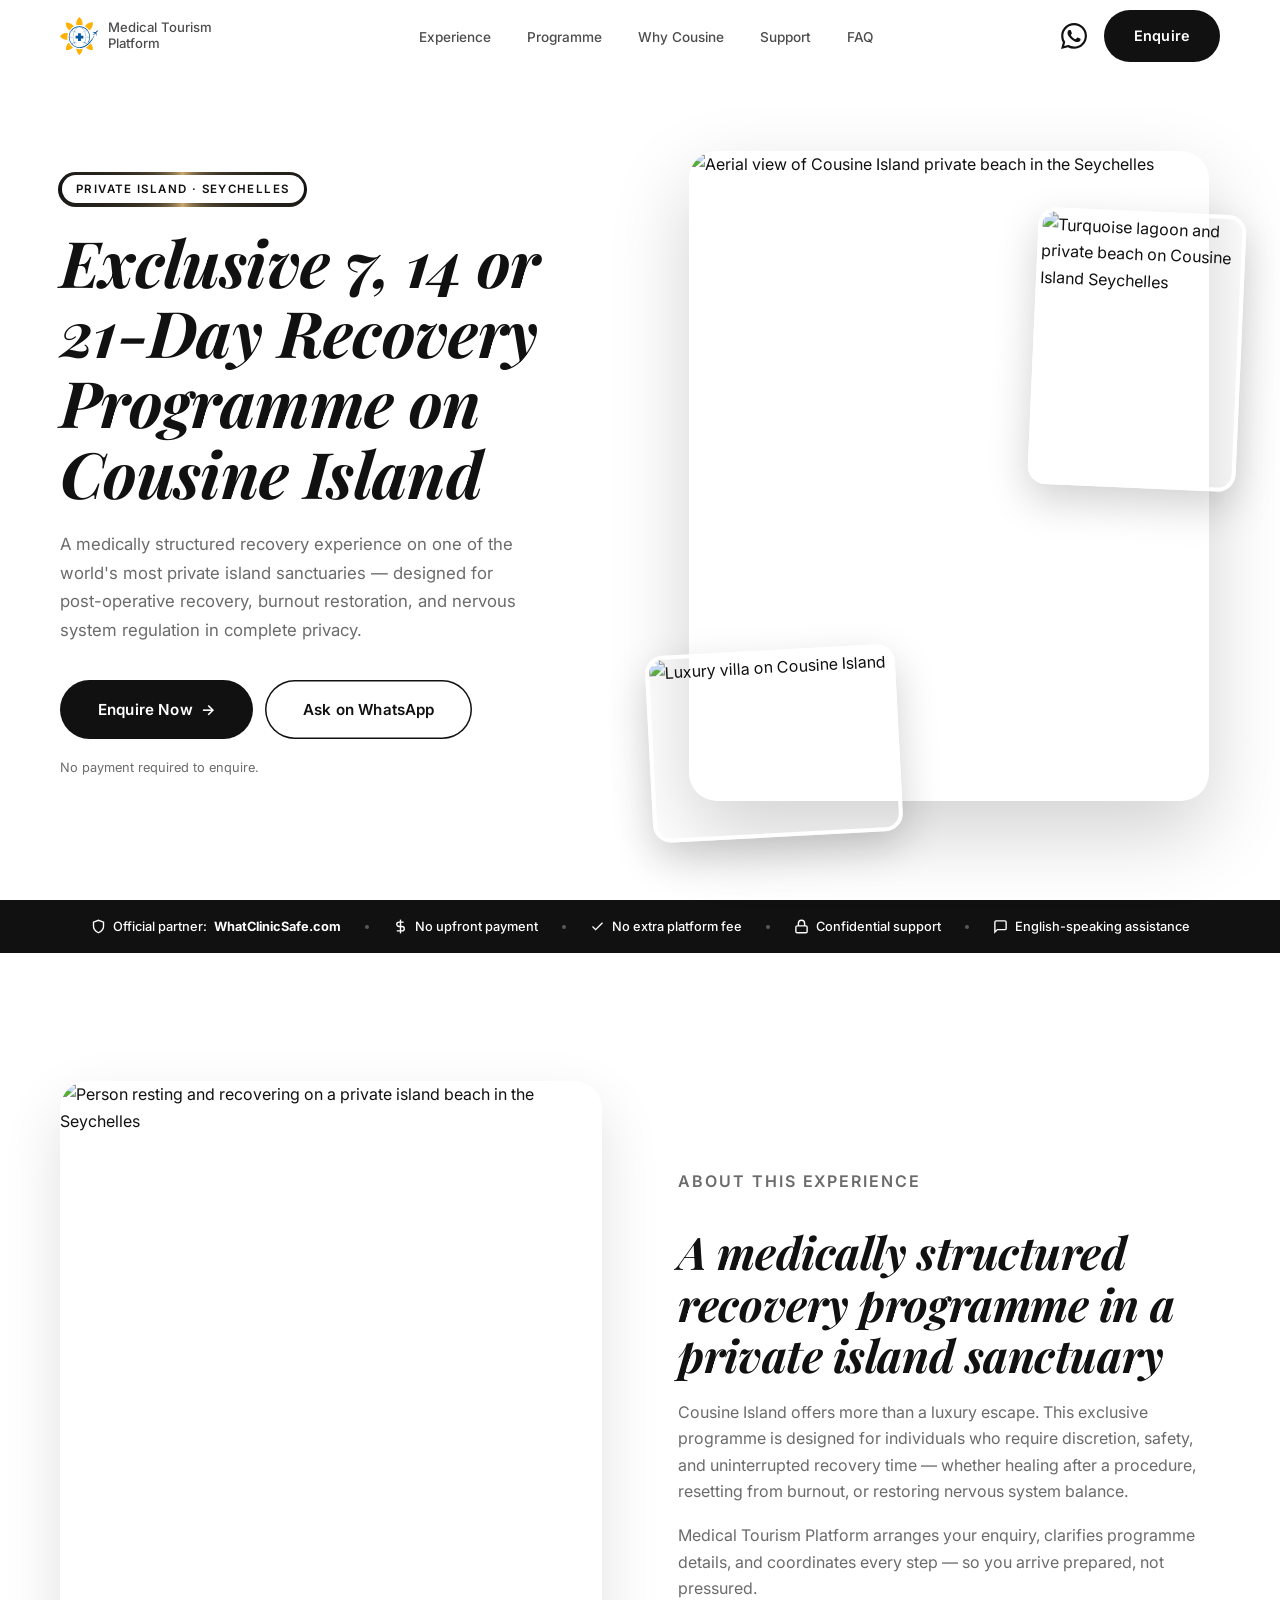
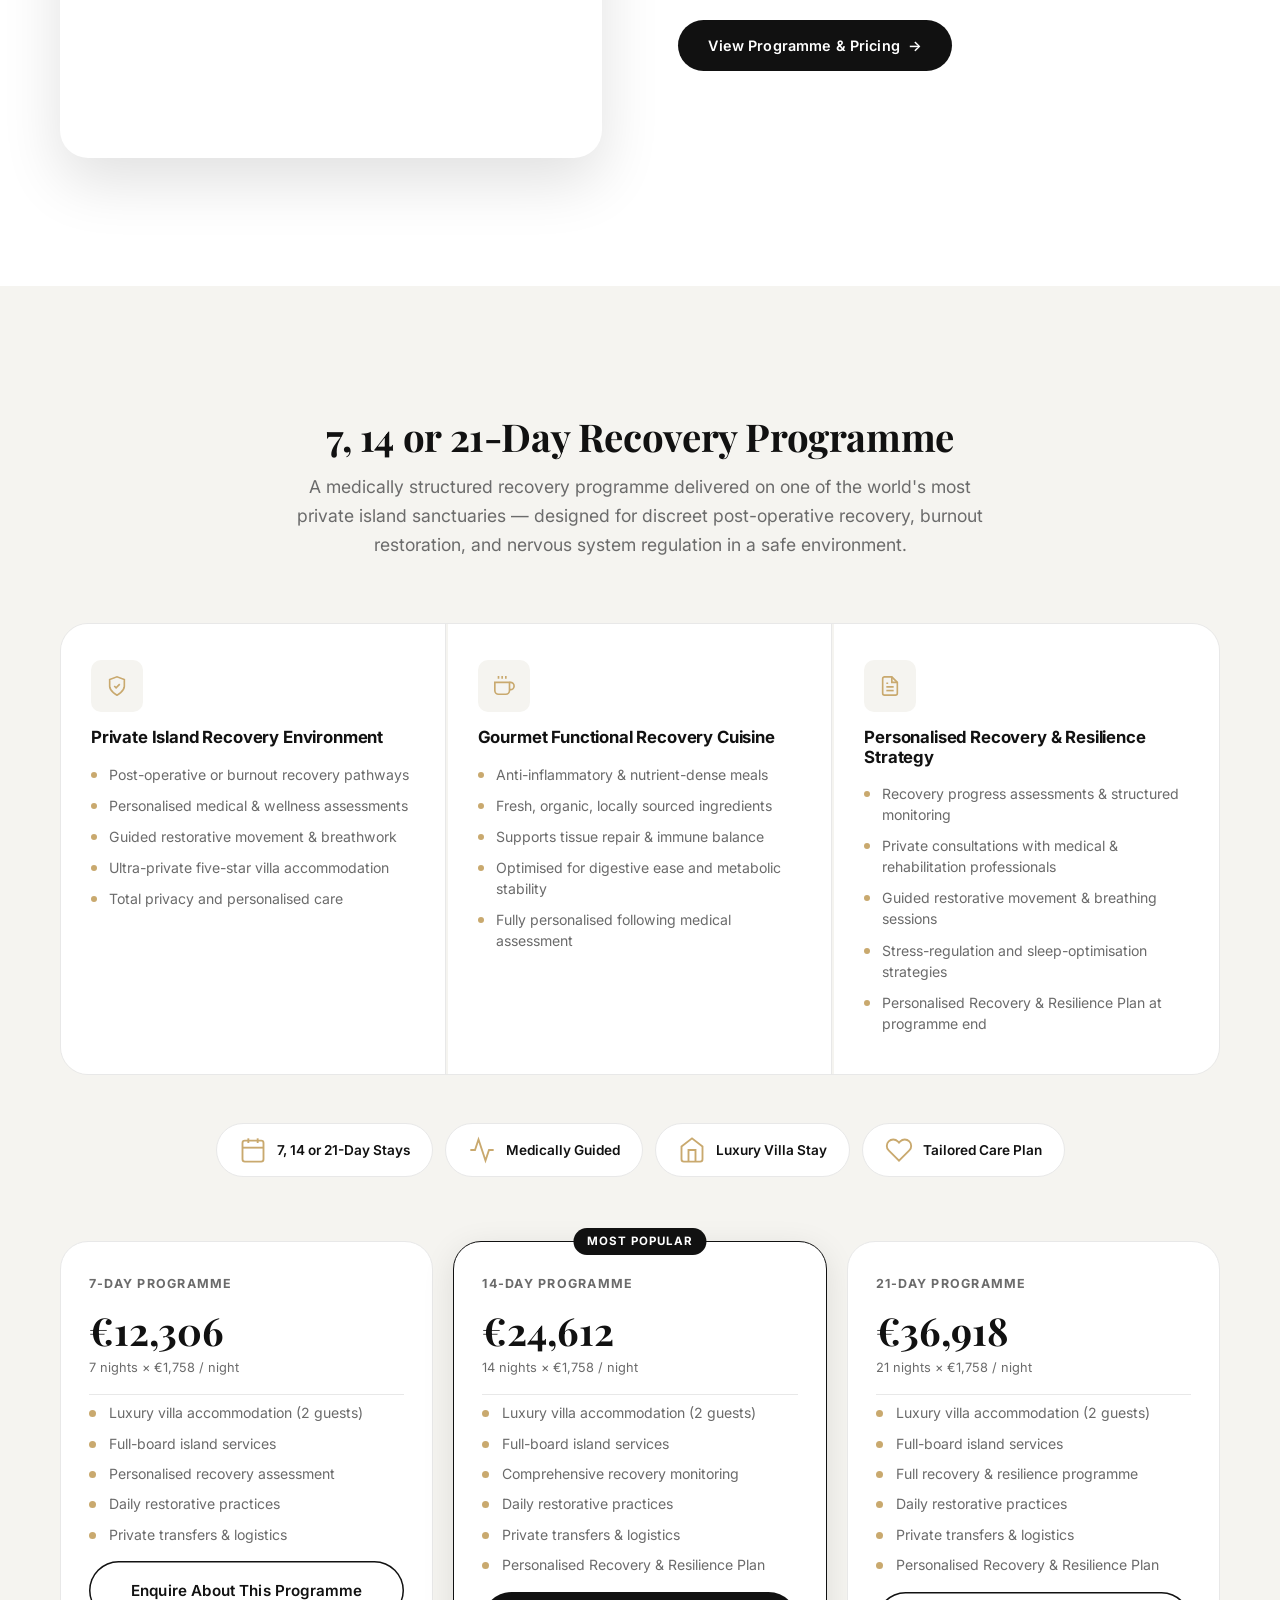
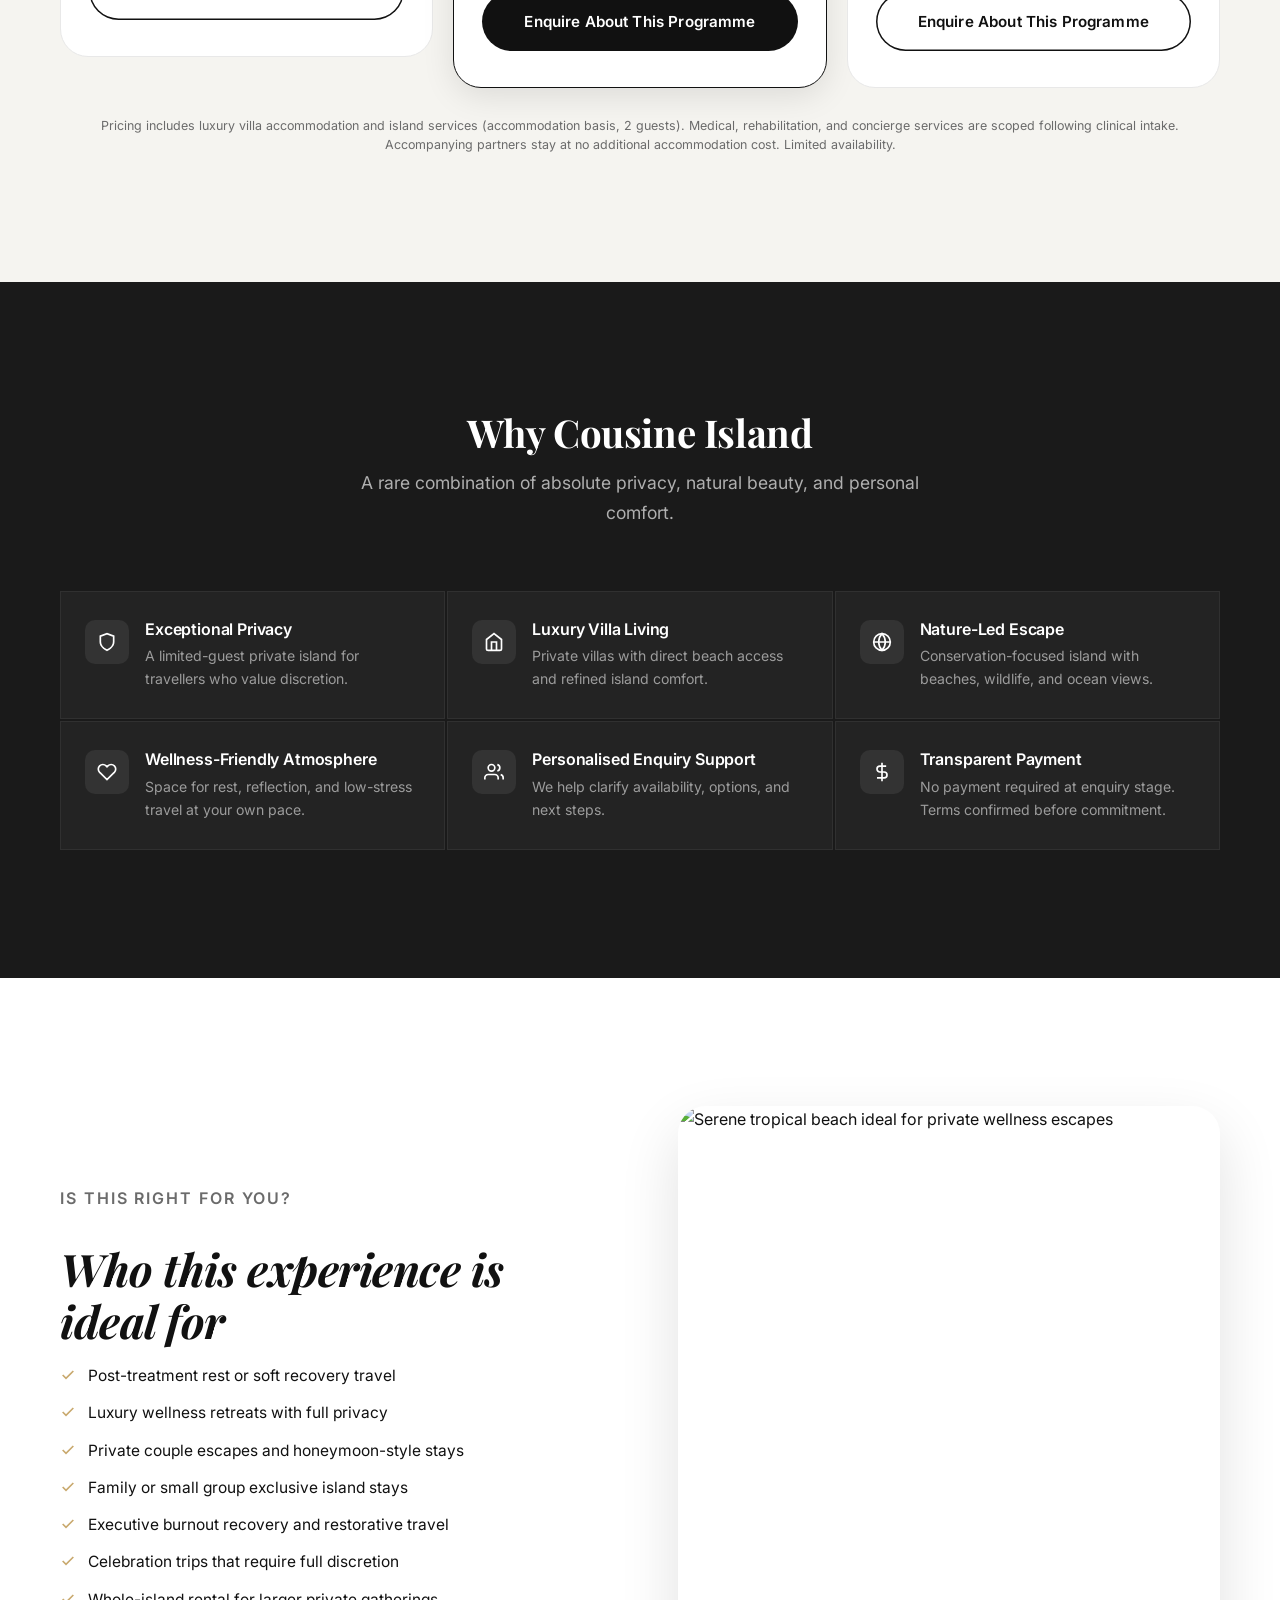
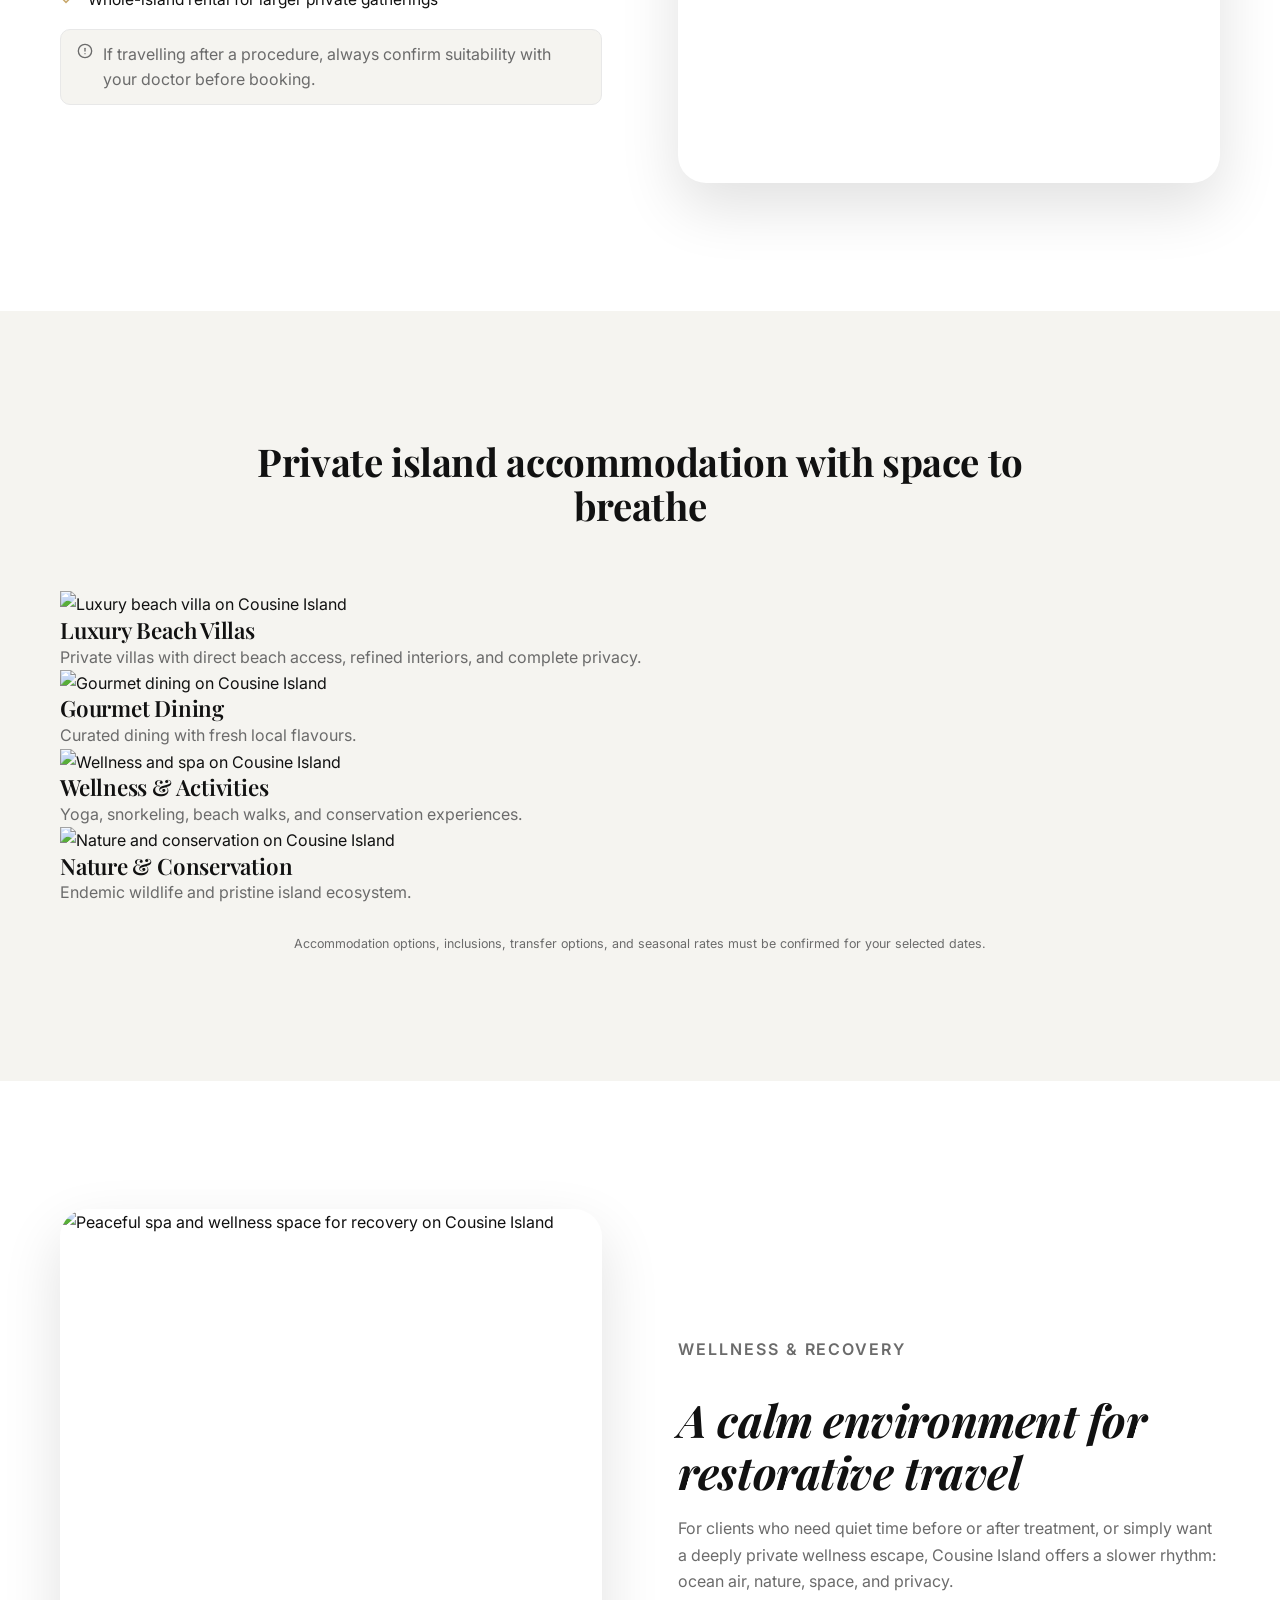
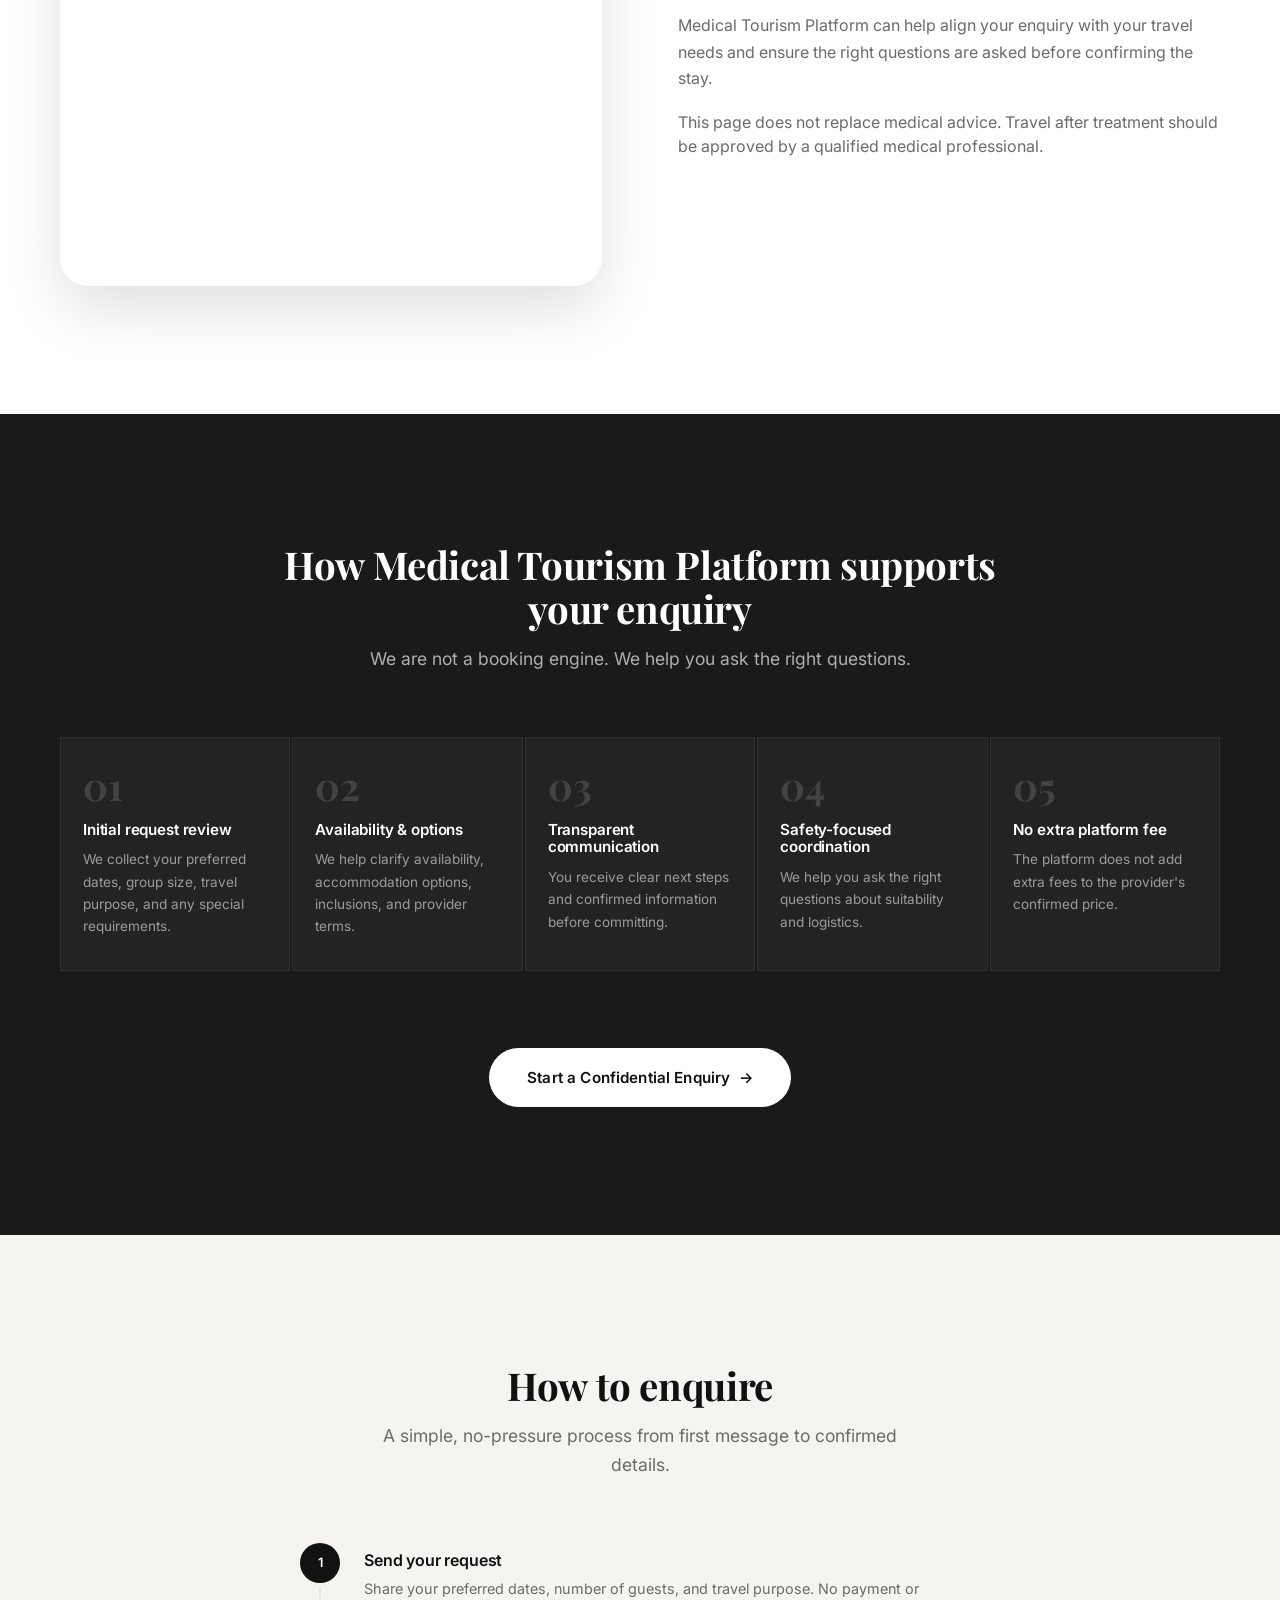
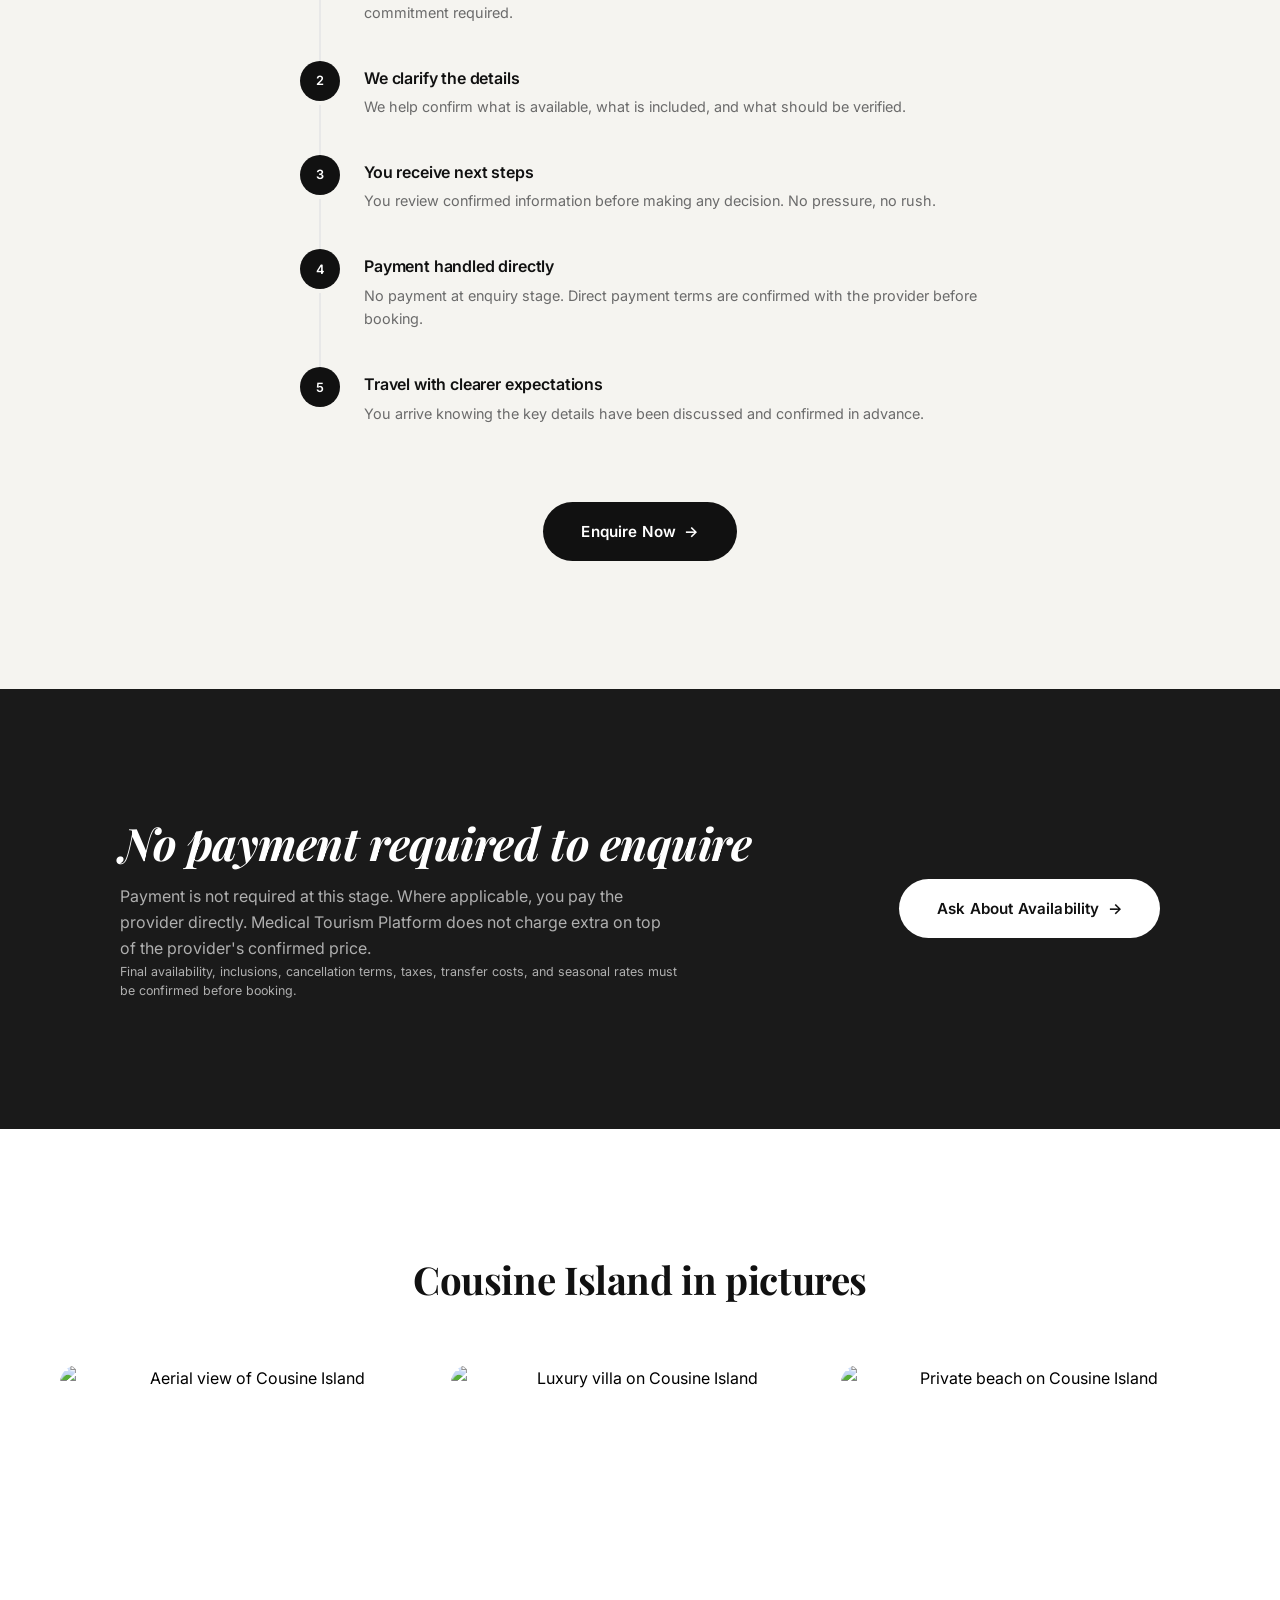
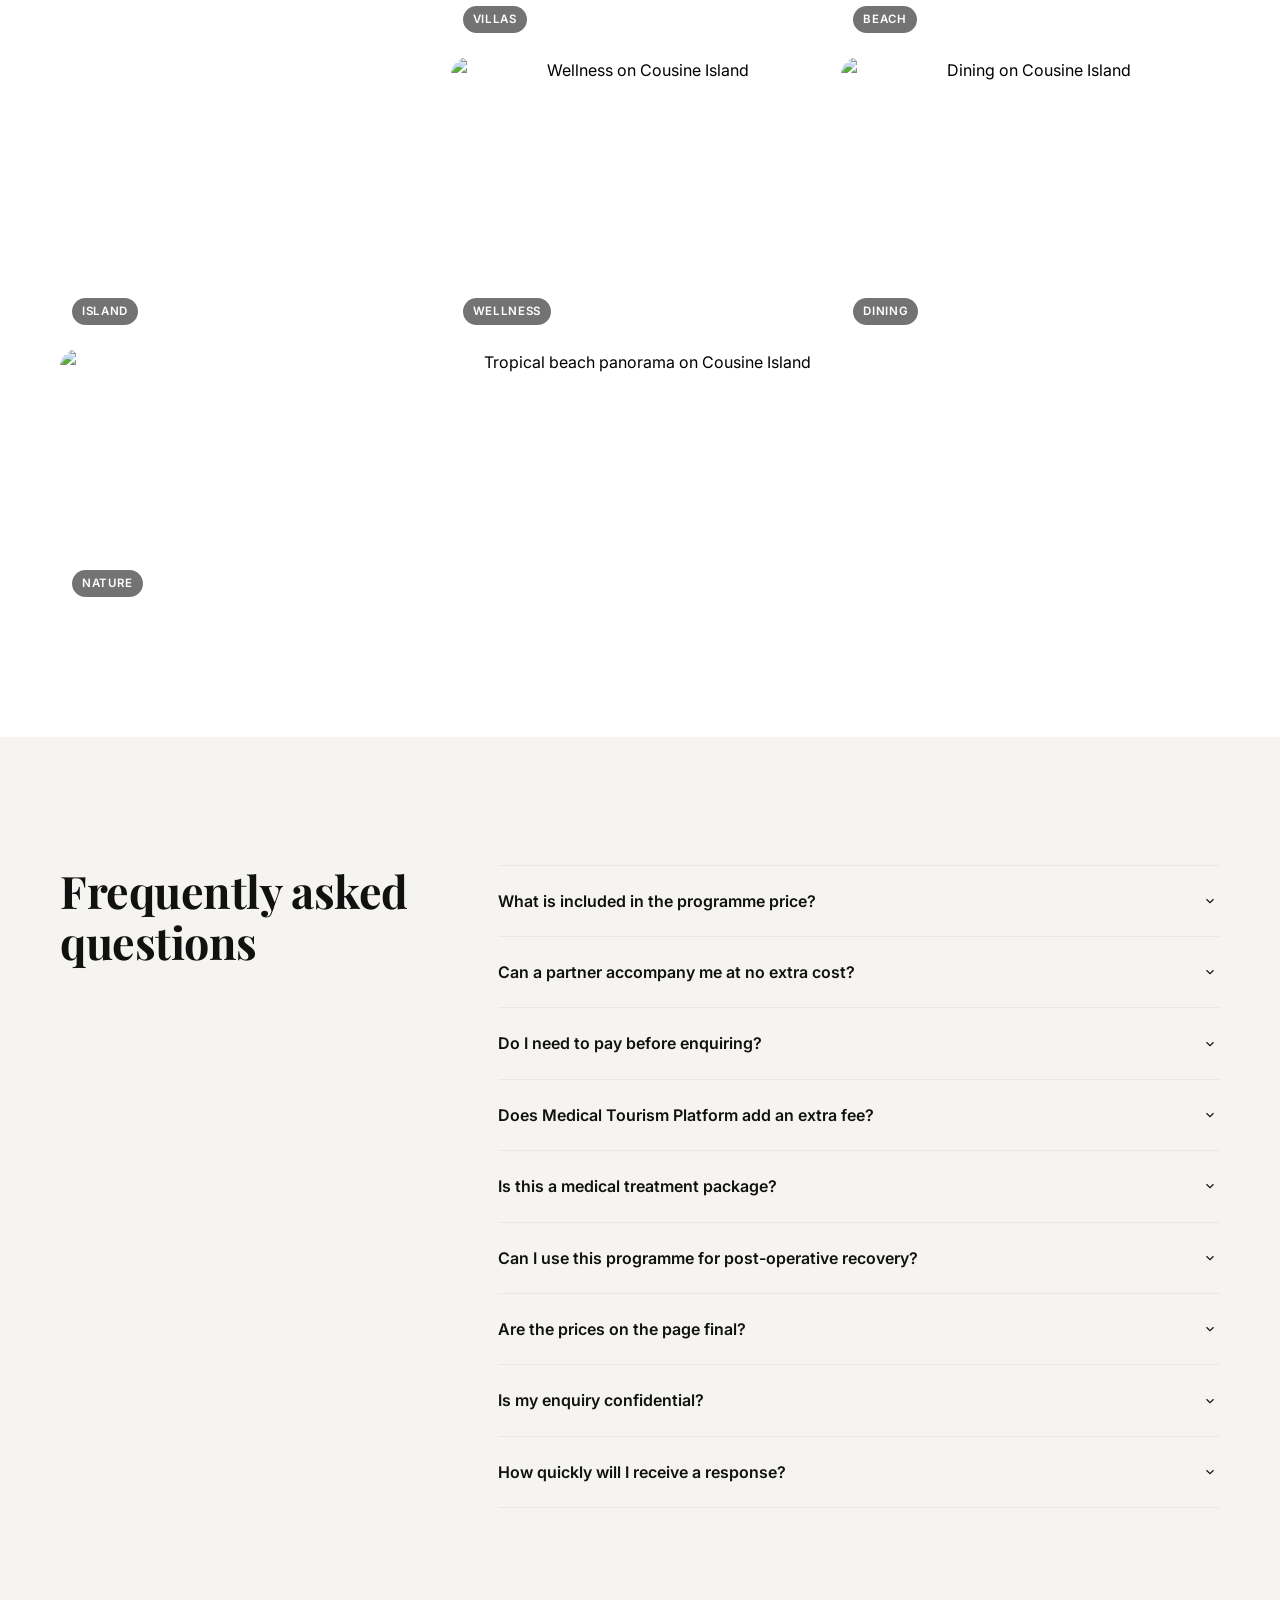
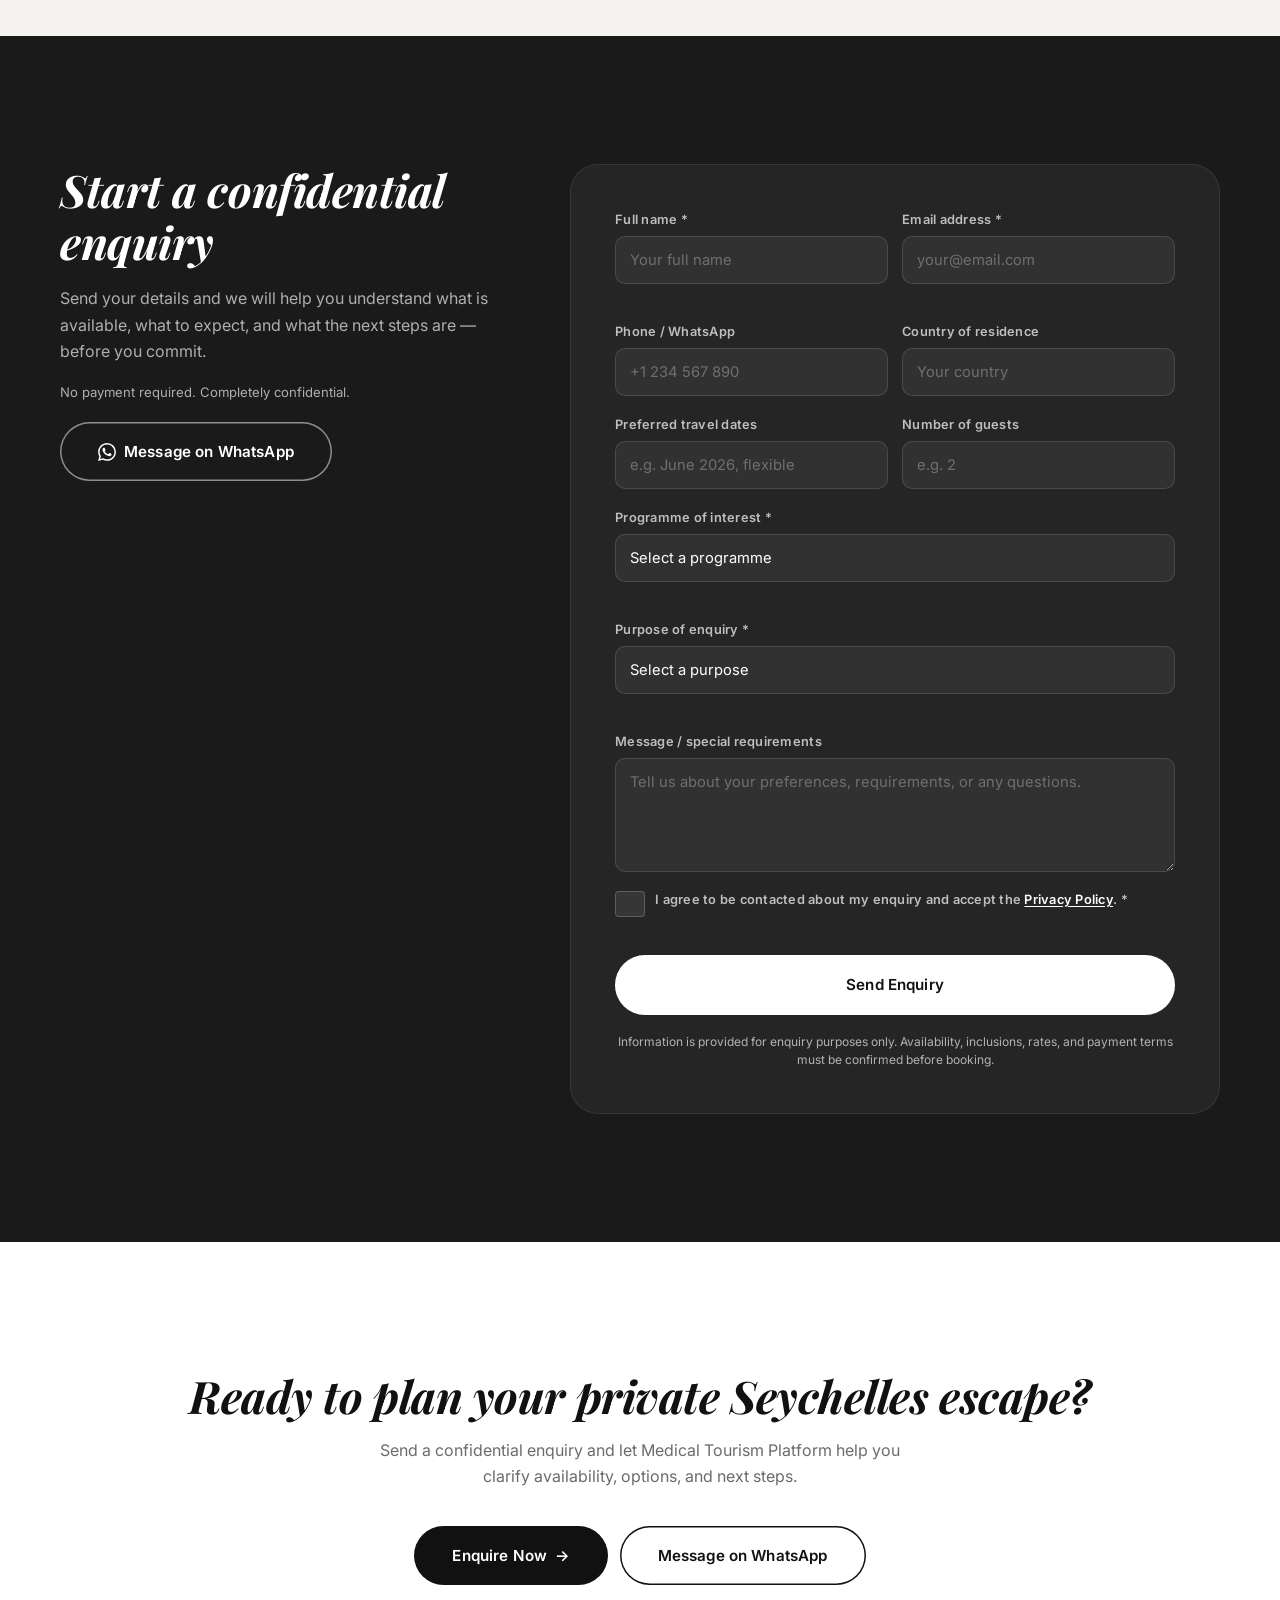
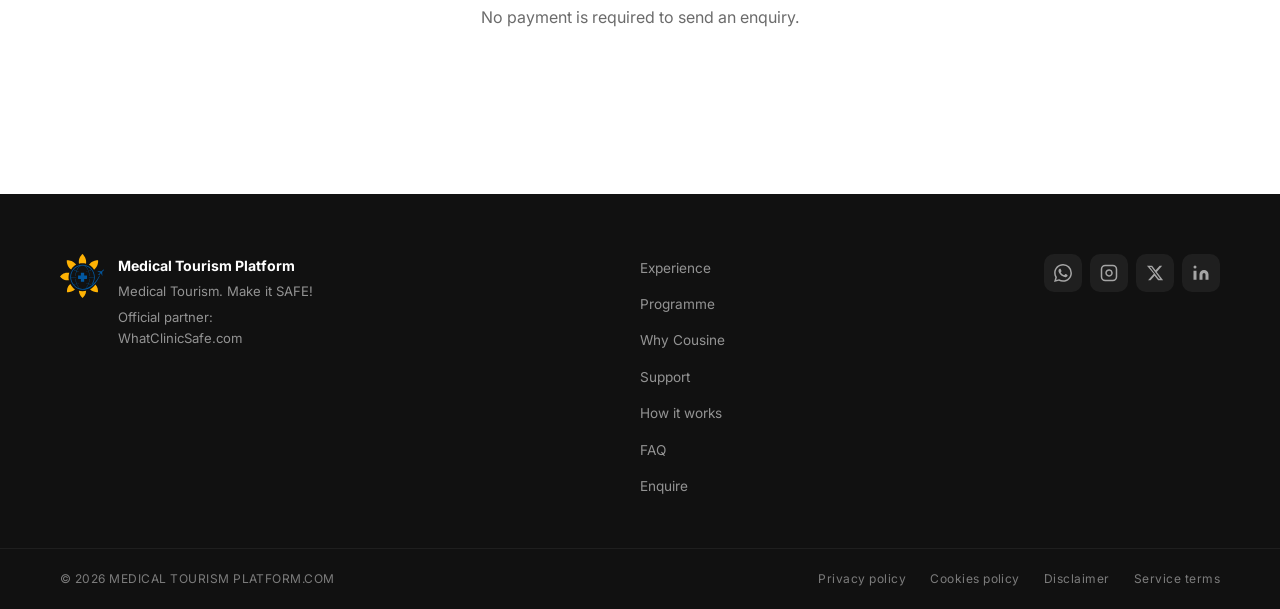
==== commit 06180122: "fix" ====
--- a/cousine-island-landing.html
+++ b/cousine-island-landing.html
@@ -193,7 +193,7 @@
     <section class="section" id="experience">
       <div class="split">
         <div class="split__media">
-          <img src="https://images.unsplash.com/photo-1573843981267-be1999ff37cd?w=900&q=80" alt="Private beach on Cousine Island Seychelles with turquoise water and palm trees" loading="lazy" class="split__img" />
+          <img src="https://images.unsplash.com/photo-1506126613408-eca07ce68773?w=900&q=80" alt="Person resting and recovering on a private island beach in the Seychelles" loading="lazy" class="split__img" />
         </div>
         <div class="split__body">
           <p class="label">About this experience</p>
--- a/assets/css/cousine-landing.css
+++ b/assets/css/cousine-landing.css
@@ -48,6 +48,11 @@
 img { display: block; max-width: 100%; height: auto; }
 a { color: inherit; text-decoration: none; }
 ul, ol { list-style: none; }
+
+.text-highlight {
+  font-style: italic;
+  color: var(--accent);
+}
 button { font: inherit; cursor: pointer; border: none; background: none; }
 
 h1, h2, h3, h4 {
@@ -350,6 +355,25 @@
   transition: color 0.2s;
 }
 
+.nav-packages-link {
+  display: inline-flex;
+  align-items: center;
+  gap: 5px;
+  padding: 6px 14px;
+  border-radius: var(--radius-pill);
+  background: var(--accent);
+  color: var(--white) !important;
+  font-weight: 600;
+  font-size: 0.8rem;
+  letter-spacing: 0.03em;
+  transition: background 0.2s, transform 0.2s var(--ease-out);
+}
+.nav-packages-link:hover {
+  background: #b8924f;
+  transform: translateY(-1px);
+  color: var(--white) !important;
+}
+
 .header__actions {
   display: flex;
   align-items: center;
@@ -822,30 +846,155 @@
 /* ----------------------------------------------------------------
    Accommodation grid
    ---------------------------------------------------------------- */
-.accom-grid {
+/* ----------------------------------------------------------------
+   Accommodation bento grid
+   ---------------------------------------------------------------- */
+.accom-bento {
   display: grid;
-  grid-template-columns: repeat(2, 1fr);
-  gap: 14px;
-}
-
-.accom-card {
-  border-radius: var(--radius-md);
+  grid-template-columns: repeat(3, 1fr);
+  grid-template-rows: 340px 300px;
+  gap: 12px;
+}
+
+.accom-bento__card {
+  position: relative;
+  border-radius: var(--radius-lg);
   overflow: hidden;
-  background: var(--white);
-  box-shadow: 0 4px 20px rgba(0,0,0,.08);
-  transition: transform 0.3s var(--ease-out), box-shadow 0.3s;
-}
-.accom-card:hover { transform: translateY(-4px); box-shadow: 0 12px 40px rgba(0,0,0,.14); }
-
-.accom-card img {
+  cursor: default;
+}
+
+.accom-bento__card img {
   width: 100%;
-  aspect-ratio: 21 / 9;
+  height: 100%;
   object-fit: cover;
-}
-
-.accom-card__body { padding: 20px 22px 24px; }
-.accom-card__body h3 { font-size: 1rem; font-family: var(--font-sans); font-weight: 600; margin-bottom: 6px; color: var(--black); }
-.accom-card__body p { font-size: 0.88rem; }
+  display: block;
+  transition: transform 0.6s var(--ease-out);
+}
+.accom-bento__card:hover img { transform: scale(1.04); }
+
+.accom-bento__card::after {
+  content: '';
+  position: absolute;
+  inset: 0;
+  background: linear-gradient(to top, rgba(0,0,0,.7) 0%, rgba(0,0,0,.1) 55%, transparent 100%);
+  pointer-events: none;
+}
+
+.accom-bento__card--wide {
+  grid-column: span 2;
+}
+
+.accom-bento__card--tall {
+  grid-row: span 2;
+  grid-column: 3;
+  grid-row-start: 1;
+}
+
+.accom-bento__overlay {
+  position: absolute;
+  bottom: 0;
+  left: 0;
+  right: 0;
+  padding: 24px 26px;
+  z-index: 1;
+  display: flex;
+  flex-direction: column;
+  gap: 6px;
+}
+
+.accom-bento__tag {
+  display: inline-block;
+  width: fit-content;
+  font-size: 0.65rem;
+  font-weight: 700;
+  letter-spacing: 0.12em;
+  text-transform: uppercase;
+  color: var(--accent);
+  background: rgba(201,169,110,.15);
+  border: 1px solid rgba(201,169,110,.4);
+  border-radius: var(--radius-pill);
+  padding: 3px 10px;
+  backdrop-filter: blur(4px);
+}
+
+.accom-bento__overlay h3 {
+  font-family: var(--font-serif);
+  font-size: 1.2rem;
+  font-weight: 700;
+  color: var(--white);
+  line-height: 1.2;
+  margin: 0;
+}
+
+.accom-bento__card--wide .accom-bento__overlay h3 { font-size: 1.5rem; }
+.accom-bento__card--tall .accom-bento__overlay h3 { font-size: 1.3rem; }
+
+.accom-bento__overlay p {
+  font-size: 0.82rem;
+  color: rgba(255,255,255,.75);
+  line-height: 1.5;
+  margin: 0;
+  max-width: 360px;
+}
+
+/* Accent stat card */
+.accom-bento__card--accent {
+  background: var(--black);
+  display: flex;
+  align-items: center;
+  justify-content: center;
+}
+.accom-bento__card--accent::after { display: none; }
+.accom-bento__card--accent:hover img { transform: none; }
+
+.accom-bento__stat-body {
+  display: flex;
+  flex-direction: column;
+  align-items: center;
+  text-align: center;
+  gap: 4px;
+  padding: 32px 24px;
+}
+
+.accom-bento__stat {
+  font-family: var(--font-serif);
+  font-size: clamp(4rem, 8vw, 6rem);
+  font-weight: 900;
+  color: var(--accent);
+  line-height: 1;
+}
+
+.accom-bento__stat-label {
+  font-size: 0.72rem;
+  font-weight: 700;
+  letter-spacing: 0.14em;
+  text-transform: uppercase;
+  color: rgba(255,255,255,.5);
+  margin-bottom: 12px;
+}
+
+.accom-bento__stat-body p {
+  font-size: 0.82rem;
+  color: rgba(255,255,255,.55);
+  line-height: 1.55;
+  margin: 0;
+}
+
+@media (max-width: 860px) {
+  .accom-bento {
+    grid-template-columns: 1fr 1fr;
+    grid-template-rows: auto;
+  }
+  .accom-bento__card--wide { grid-column: span 2; }
+  .accom-bento__card--tall { grid-column: auto; grid-row: auto; grid-row-start: auto; }
+  .accom-bento__card { min-height: 220px; }
+}
+
+@media (max-width: 540px) {
+  .accom-bento { grid-template-columns: 1fr; }
+  .accom-bento__card--wide { grid-column: span 1; }
+  .accom-bento__card { min-height: 240px; }
+}
 
 /* ----------------------------------------------------------------
    Steps row (dark section)
@@ -1539,7 +1688,6 @@
   .step-item__num { font-size: 1.8rem; margin-bottom: 10px; }
 
   /* Accommodation */
-  .accom-grid { grid-template-columns: 1fr; }
 
   /* Gallery */
   .gallery {
@@ -1616,3 +1764,128 @@
 @media (prefers-reduced-motion: reduce) {
   * { transition-duration: 0.01ms !important; }
 }
+
+/* ----------------------------------------------------------------
+   Packages popup (mobile only)
+   ---------------------------------------------------------------- */
+.pkg-popup {
+  position: fixed;
+  bottom: 0;
+  left: 0;
+  right: 0;
+  z-index: 200;
+  padding: 12px 16px 24px;
+  pointer-events: none;
+  opacity: 0;
+  transform: translateY(20px);
+  transition: opacity 0.4s var(--ease-out), transform 0.4s var(--ease-out);
+}
+
+@media (min-width: 769px) {
+  .pkg-popup { display: none !important; }
+}
+
+
+@media (max-width: 768px) {
+  .pkg-popup.is-visible {
+    opacity: 1;
+    transform: translateY(0);
+    pointer-events: auto;
+  }
+
+  .pkg-popup.is-dismissed {
+    opacity: 0;
+    transform: translateY(20px);
+    pointer-events: none;
+  }
+
+  .pkg-popup__inner {
+    background: var(--white);
+    border-radius: 20px;
+    box-shadow: 0 -4px 40px rgba(0,0,0,.15), 0 8px 32px rgba(0,0,0,.1);
+    overflow: hidden;
+    display: grid;
+    grid-template-columns: 96px 1fr;
+    align-items: center;
+    position: relative;
+  }
+
+  .pkg-popup__close {
+    position: absolute;
+    top: 10px;
+    right: 10px;
+    width: 28px;
+    height: 28px;
+    border-radius: 50%;
+    background: rgba(0,0,0,.07);
+    display: flex;
+    align-items: center;
+    justify-content: center;
+    color: var(--black);
+    cursor: pointer;
+    border: none;
+    transition: background 0.2s;
+    z-index: 1;
+  }
+  .pkg-popup__close:hover { background: rgba(0,0,0,.14); }
+
+  .pkg-popup__img {
+    width: 96px;
+    height: 100%;
+    flex-shrink: 0;
+  }
+  .pkg-popup__img img {
+    width: 100%;
+    height: 100%;
+    object-fit: cover;
+    display: block;
+    min-height: 110px;
+  }
+
+  .pkg-popup__body {
+    padding: 16px 36px 16px 14px;
+    display: flex;
+    flex-direction: column;
+    gap: 5px;
+  }
+
+  .pkg-popup__label {
+    font-size: 0.68rem;
+    font-weight: 700;
+    letter-spacing: 0.1em;
+    text-transform: uppercase;
+    color: var(--accent);
+    margin: 0;
+  }
+
+  .pkg-popup__title {
+    font-family: var(--font-serif);
+    font-size: 1rem;
+    font-weight: 700;
+    color: var(--black);
+    line-height: 1.2;
+    margin: 0;
+  }
+
+  .pkg-popup__text {
+    font-size: 0.75rem;
+    line-height: 1.45;
+    color: var(--muted);
+    margin: 0;
+  }
+
+  .pkg-popup__btn {
+    display: inline-flex;
+    align-items: center;
+    margin-top: 6px;
+    padding: 8px 18px;
+    background: var(--black);
+    color: var(--white);
+    border-radius: var(--radius-pill);
+    font-size: 0.78rem;
+    font-weight: 600;
+    width: fit-content;
+    transition: background 0.2s;
+  }
+  .pkg-popup__btn:hover { background: var(--dark-2); }
+}
